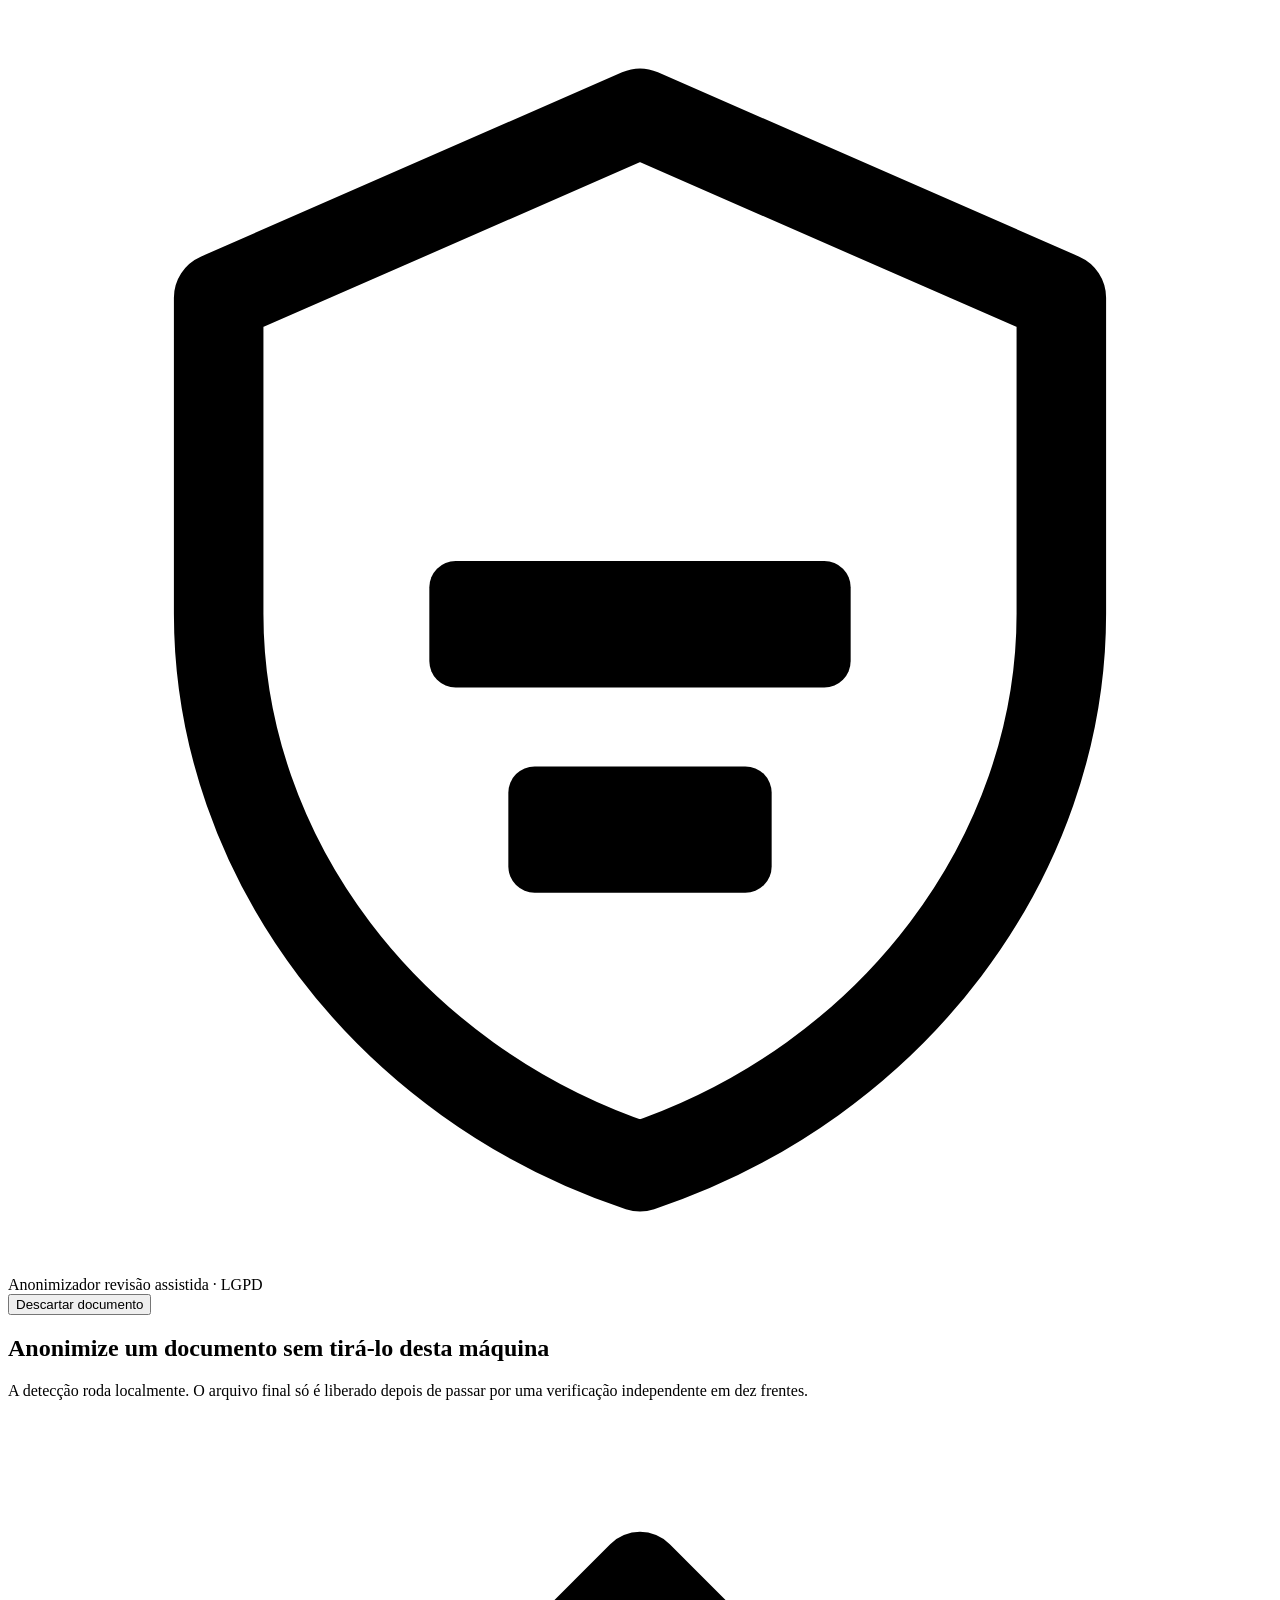
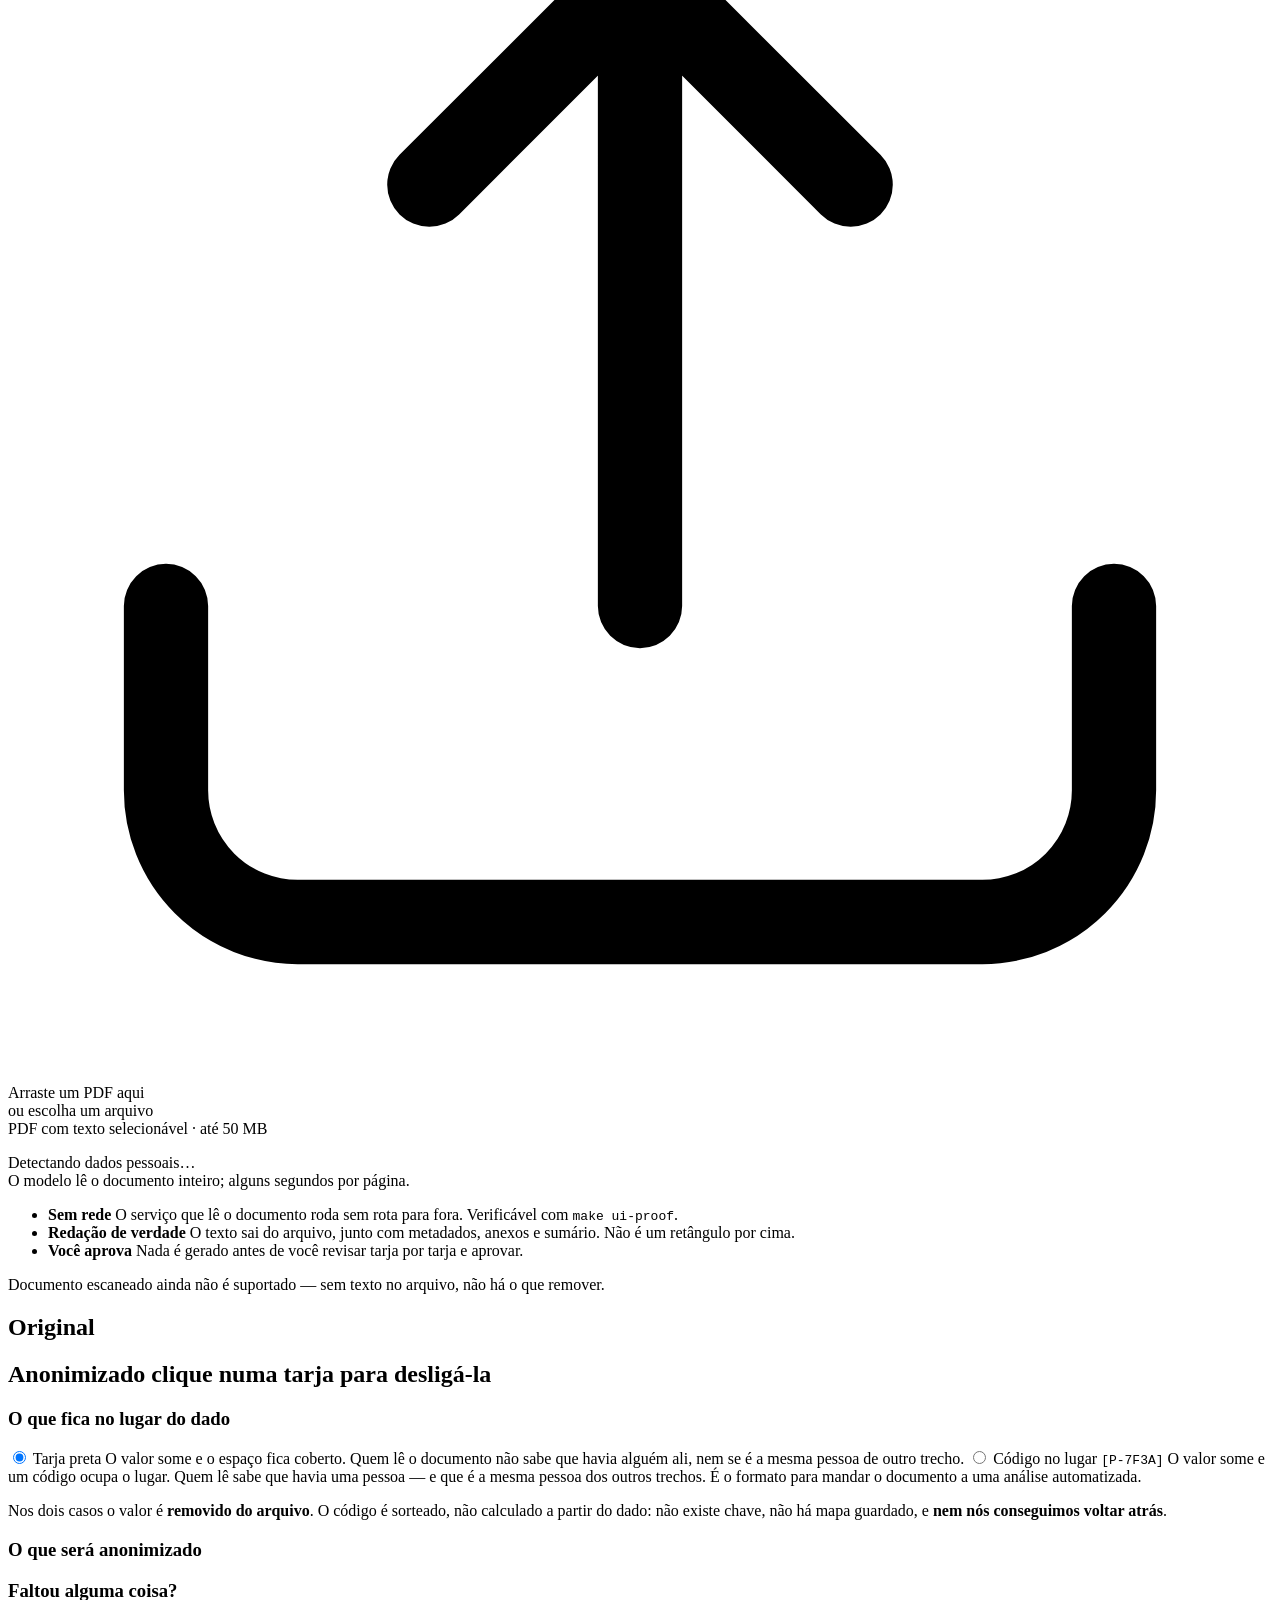
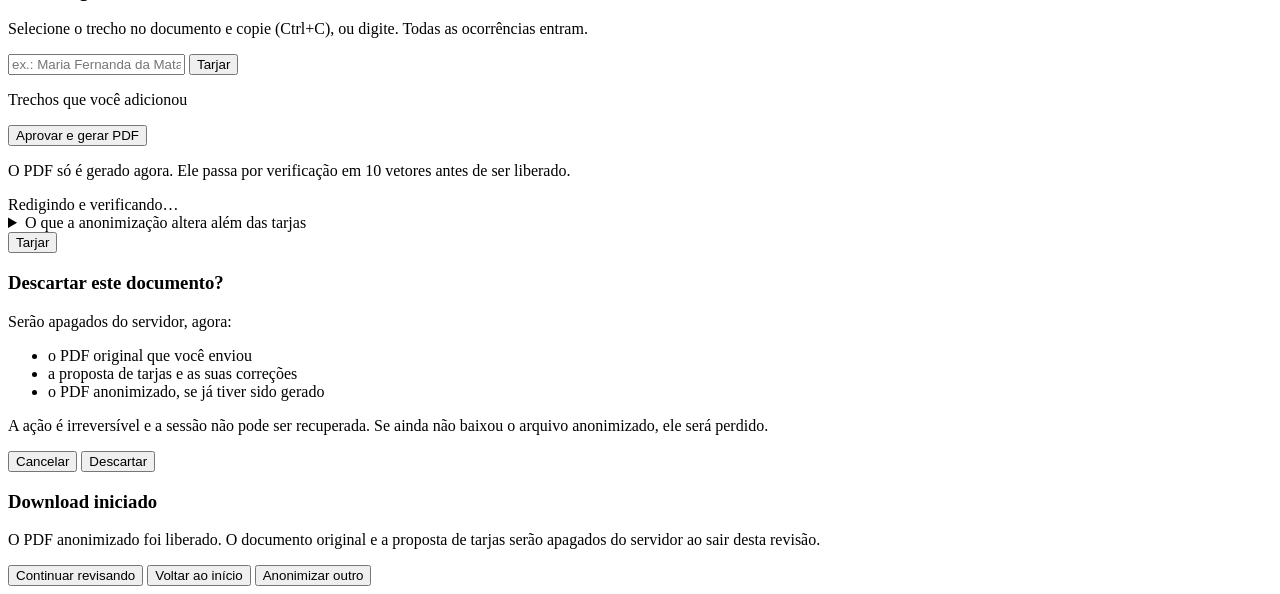
==== anonimizador-poc/src/anonimizador/web/static/index.html @ 0e1ae131 "feat: o operador pseudonimo escreve token dentro do PDF Fecha A3 a A8 do goal-fase-2. O projeto pass" ====
<!doctype html>
<html lang="pt-BR">
<head>
<meta charset="utf-8">
<meta name="viewport" content="width=device-width, initial-scale=1">
<title>Anonimizador — revisão</title>
<link rel="stylesheet" href="/static/estilo.css">
</head>
<body>

<header>
  <div class="marca">
    <svg class="logo" viewBox="0 0 24 24" aria-hidden="true">
      <path d="M12 2 4 5.5v6c0 4.6 3.2 8.9 8 10.5 4.8-1.6 8-5.9 8-10.5v-6L12 2Z"
            fill="none" stroke="currentColor" stroke-width="1.7"
            stroke-linejoin="round"/>
      <rect x="8" y="10.5" width="8" height="2.4" rx=".5" fill="currentColor"/>
      <rect x="9.5" y="14.4" width="5" height="2.4" rx=".5" fill="currentColor"/>
    </svg>
    <div>
      <span class="nome-produto">Anonimizador</span>
      <span class="fase">revisão assistida · LGPD</span>
    </div>
  </div>
  <div id="cabecalho-doc" class="hidden">
    <span id="nome-arquivo"></span>
    <button id="btn-descartar" class="secundario">Descartar documento</button>
  </div>
</header>

<!-- ------------------------------------------------------------------ -->
<section id="tela-upload">
  <div class="abertura">

    <div class="chamada">
      <h2>Anonimize um documento sem tirá-lo desta máquina</h2>
      <p class="subtitulo">
        A detecção roda localmente. O arquivo final só é liberado depois de
        passar por uma verificação independente em dez frentes.
      </p>
    </div>

    <label class="zona" id="zona" for="arquivo">
      <input type="file" id="arquivo" accept="application/pdf" hidden>
      <svg class="icone" viewBox="0 0 24 24" aria-hidden="true">
        <path d="M12 15V3m0 0L8 7m4-4 4 4" fill="none" stroke="currentColor"
              stroke-width="1.6" stroke-linecap="round" stroke-linejoin="round"/>
        <path d="M3 15v3.5A2.5 2.5 0 0 0 5.5 21h13a2.5 2.5 0 0 0 2.5-2.5V15"
              fill="none" stroke="currentColor" stroke-width="1.6"
              stroke-linecap="round"/>
      </svg>
      <div class="zona-titulo">Arraste um PDF aqui</div>
      <div class="zona-sub">ou <span class="link">escolha um arquivo</span></div>
      <div class="zona-meta">PDF com texto selecionável · até 50 MB</div>
    </label>

    <p id="erro-upload" class="erro hidden"></p>

    <div id="carregando-upload" class="progresso hidden">
      <span class="girando"></span>
      <div>
        <div class="progresso-titulo">Detectando dados pessoais…</div>
        <div class="progresso-sub" id="progresso-sub">
          O modelo lê o documento inteiro; alguns segundos por página.
        </div>
      </div>
    </div>

    <ul class="garantias">
      <li>
        <strong>Sem rede</strong>
        O serviço que lê o documento roda sem rota para fora. Verificável com
        <code>make ui-proof</code>.
      </li>
      <li>
        <strong>Redação de verdade</strong>
        O texto sai do arquivo, junto com metadados, anexos e sumário. Não é
        um retângulo por cima.
      </li>
      <li>
        <strong>Você aprova</strong>
        Nada é gerado antes de você revisar tarja por tarja e aprovar.
      </li>
    </ul>

    <p class="rodape-abertura">
      Documento escaneado ainda não é suportado — sem texto no arquivo, não há
      o que remover. <span id="modelo-ativo"></span>
    </p>

  </div>
</section>

<!-- ------------------------------------------------------------------ -->
<main id="tela-revisao" class="hidden">

  <div class="painéis">
    <section class="painel">
      <h2>Original</h2>
      <div class="rolagem" id="rolagem-esq"></div>
    </section>
    <section class="painel">
      <h2>Anonimizado <span class="dica">clique numa tarja para desligá-la</span></h2>
      <div class="rolagem" id="rolagem-dir"></div>
    </section>
  </div>

  <aside id="lateral">
    <!-- A6 do goal-fase-2: a escolha entre os dois operadores, com a
         diferenca dita AQUI, no momento de escolher, e nao numa configuracao
         escondida. A linha sobre irreversibilidade e requisito RN-01. -->
    <div class="bloco" id="bloco-modo">
      <h3>O que fica no lugar do dado</h3>
      <label class="modo">
        <input type="radio" name="modo" value="tarja" checked>
        <span class="modo-titulo">Tarja preta</span>
        <span class="modo-ajuda">
          O valor some e o espaço fica coberto. Quem lê o documento não sabe
          que havia alguém ali, nem se é a mesma pessoa de outro trecho.
        </span>
      </label>
      <label class="modo">
        <input type="radio" name="modo" value="pseudonimo">
        <span class="modo-titulo">Código no lugar <code>[P-7F3A]</code></span>
        <span class="modo-ajuda">
          O valor some e um código ocupa o lugar. Quem lê sabe que havia uma
          pessoa — e que é a mesma pessoa dos outros trechos. É o formato para
          mandar o documento a uma análise automatizada.
        </span>
      </label>
      <p class="aviso-irreversivel">
        Nos dois casos o valor é <strong>removido do arquivo</strong>. O código
        é sorteado, não calculado a partir do dado: não existe chave, não há
        mapa guardado, e <strong>nem nós conseguimos voltar atrás</strong>.
      </p>
      <p class="aviso hidden" id="aviso-curtas"></p>
    </div>

    <div class="bloco">
      <h3 id="titulo-inventario">O que será anonimizado</h3>
      <ul id="inventario"></ul>
    </div>

    <div class="bloco">
      <h3>Faltou alguma coisa?</h3>
      <p class="ajuda">
        Selecione o trecho no documento e copie (Ctrl+C), ou digite. Todas as
        ocorrências entram.
      </p>
      <div class="linha">
        <input type="text" id="termo" placeholder="ex.: Maria Fernanda da Mata">
        <button id="btn-termo">Tarjar</button>
      </div>
      <p id="aviso-termo" class="aviso hidden"></p>
      <div id="manuais" class="hidden">
        <div class="rotulo-lista">Trechos que você adicionou</div>
        <ul id="lista-manuais"></ul>
      </div>
    </div>

    <div class="bloco" id="bloco-aprovar">
      <button id="btn-aprovar" class="primario">Aprovar e gerar PDF</button>
      <p class="ajuda" id="ajuda-aprovar">
        O PDF só é gerado agora. Ele passa por verificação em 10 vetores antes
        de ser liberado.
      </p>
      <div id="processando" class="hidden">
        <span class="girando"></span> Redigindo e verificando…
      </div>
      <div id="resultado" class="hidden"></div>
    </div>

    <details class="bloco limitacoes">
      <summary>O que a anonimização altera além das tarjas</summary>
      <ul>
        <li>Layout, paginação e fontes ficam intactos — não há refluxo.</li>
        <li>Todos os hyperlinks são removidos, inclusive os inofensivos.</li>
        <li>O sumário/bookmarks é apagado por inteiro.</li>
        <li>Metadados são zerados: autor, título, data de criação, produtor.</li>
        <li>
          <strong>Assinatura digital é invalidada.</strong> Remover texto muda
          os bytes assinados; não há contorno. Não testado nesta fase.
        </li>
      </ul>
    </details>
  </aside>

</main>

<!-- Balão que aparece sobre o texto selecionado, como um menu de contexto. -->
<div id="balao" class="hidden" role="dialog" aria-label="Ação sobre a seleção">
  <span id="balao-texto"></span>
  <button id="balao-tarjar">Tarjar</button>
</div>

<!-- Confirmação de descarte. Substitui o `confirm()` do navegador, que além de
     destoar da interface não permite explicar o que está sendo destruído. -->
<div id="modal-fundo" class="hidden">
  <div id="modal" role="alertdialog" aria-modal="true"
       aria-labelledby="modal-titulo" aria-describedby="modal-corpo">
    <h3 id="modal-titulo">Descartar este documento?</h3>
    <div id="modal-corpo">
      <p>Serão apagados do servidor, agora:</p>
      <ul>
        <li>o PDF original que você enviou</li>
        <li>a proposta de tarjas e as suas correções</li>
        <li>o PDF anonimizado, se já tiver sido gerado</li>
      </ul>
      <p class="alerta">
        A ação é irreversível e a sessão não pode ser recuperada. Se ainda não
        baixou o arquivo anonimizado, ele será perdido.
      </p>
    </div>
    <div class="modal-acoes">
      <button id="modal-cancelar" class="secundario">Cancelar</button>
      <button id="modal-confirmar" class="perigo">Descartar</button>
    </div>
  </div>
</div>

<!-- Depois do download: o que fazer em seguida. Aparece só quando o arquivo
     já foi baixado, então descartar a sessão aqui não perde trabalho. -->
<div id="proximo-fundo" class="hidden">
  <div id="proximo" role="dialog" aria-modal="true"
       aria-labelledby="proximo-titulo">
    <h3 id="proximo-titulo">Download iniciado</h3>
    <div id="modal-corpo">
      <p>
        O PDF anonimizado foi liberado. O documento original e a proposta de
        tarjas serão apagados do servidor ao sair desta revisão.
      </p>
    </div>
    <div class="modal-acoes">
      <button id="proximo-fechar" class="secundario">Continuar revisando</button>
      <button id="proximo-inicio" class="secundario">Voltar ao início</button>
      <button id="proximo-novo" class="primario-inline">Anonimizar outro</button>
    </div>
  </div>
</div>

<script src="/static/app.js"></script>
</body>
</html>
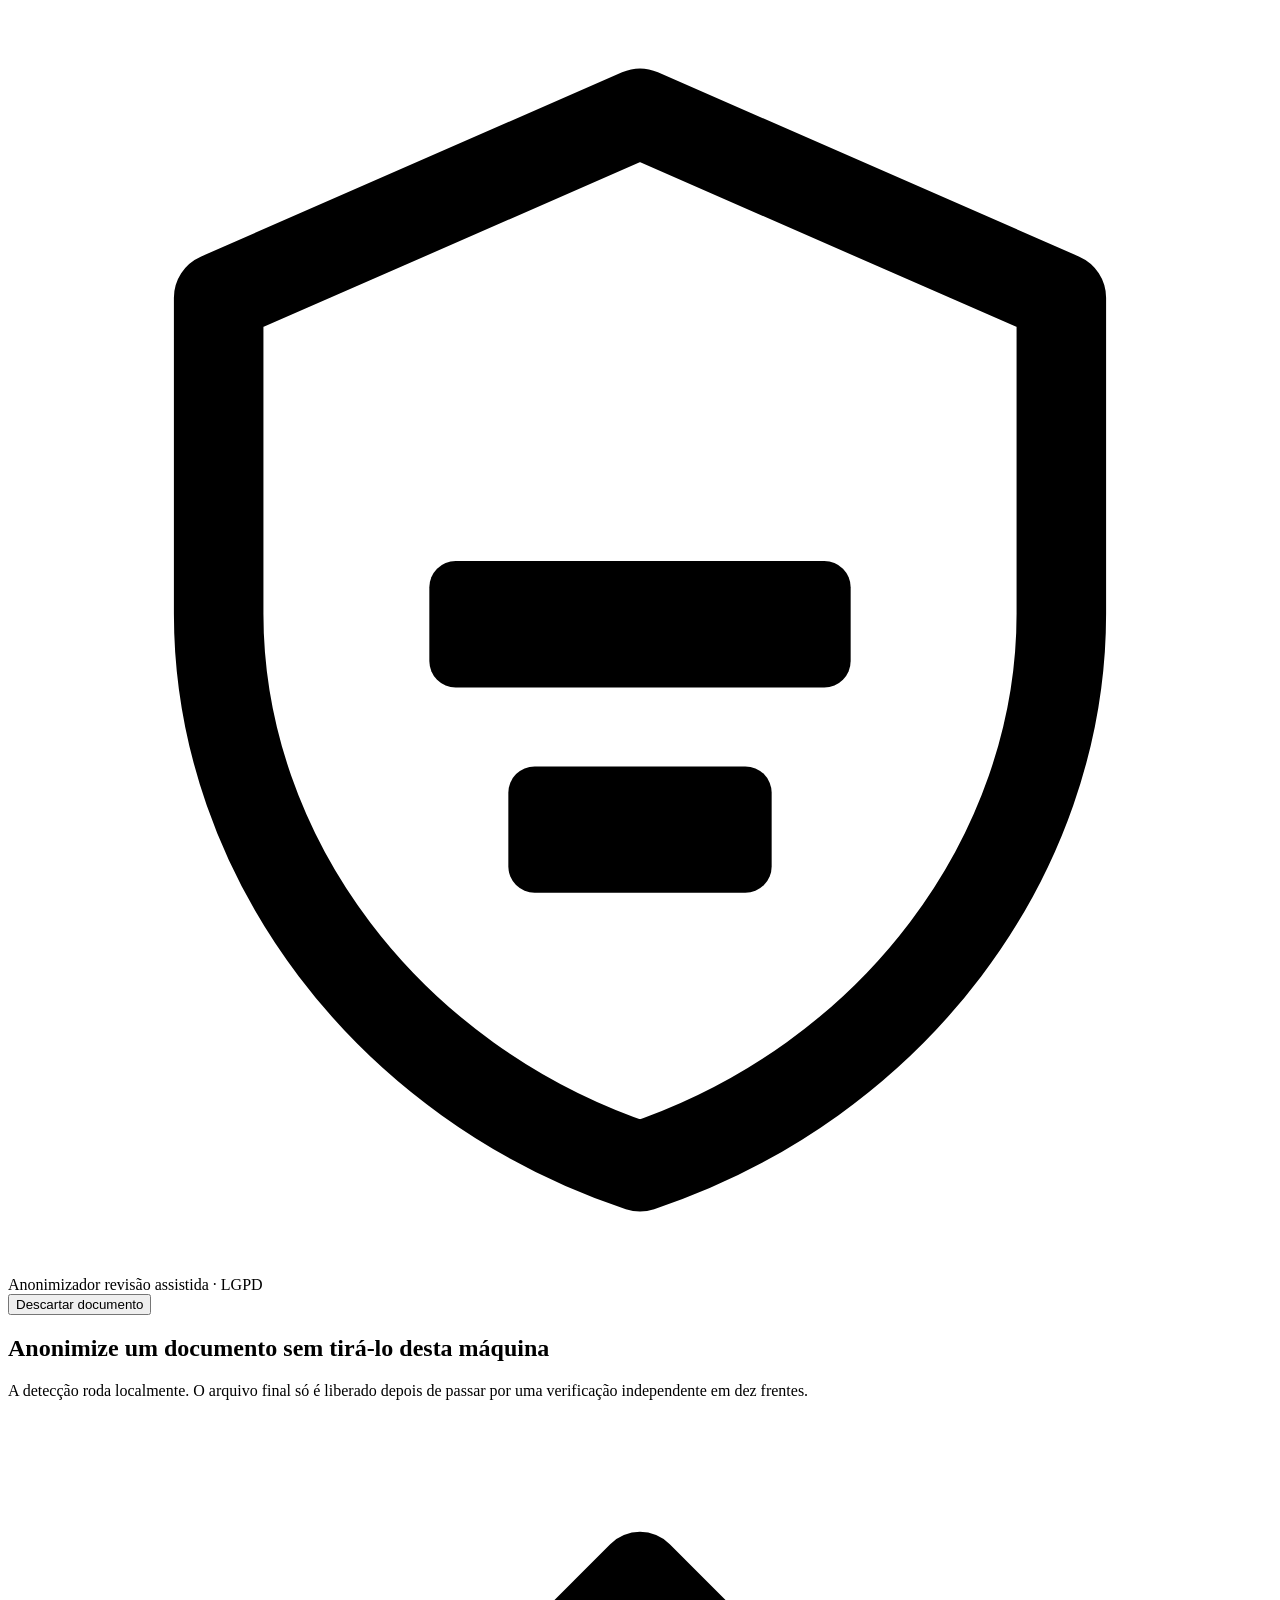
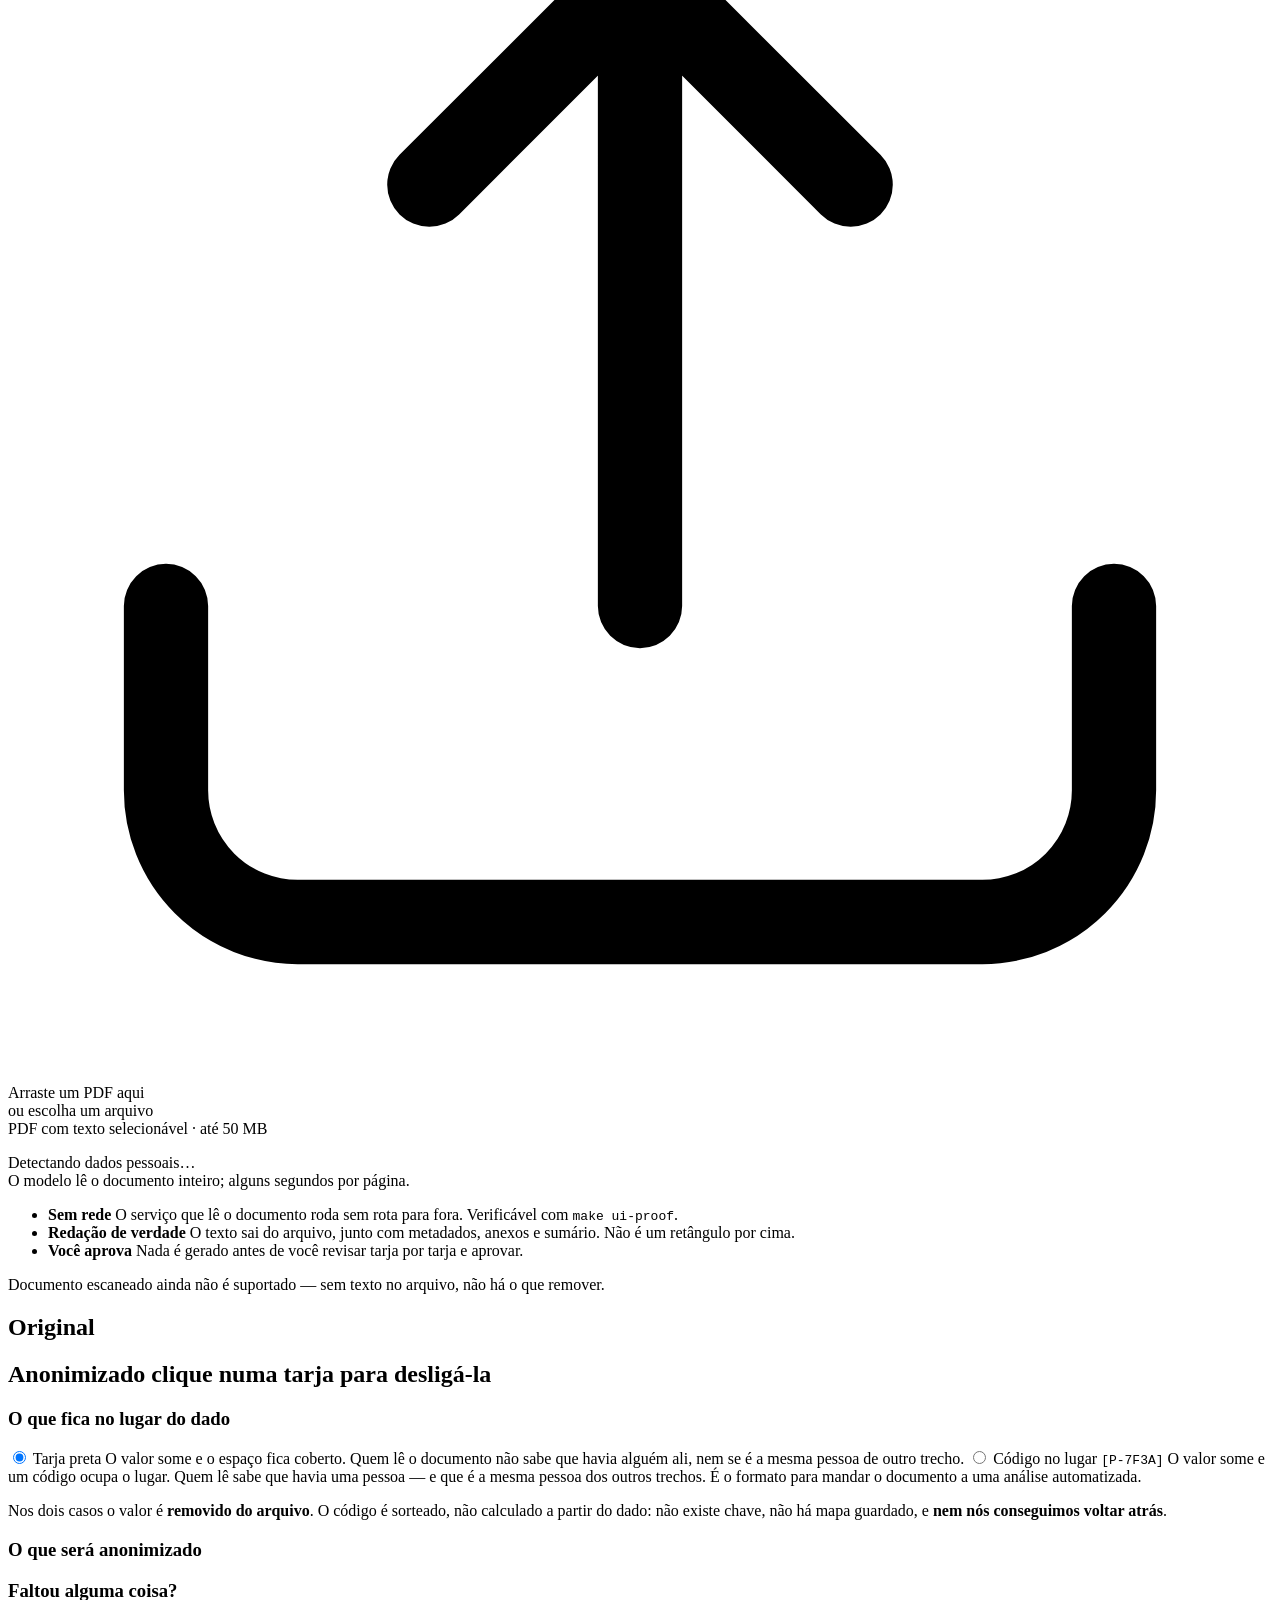
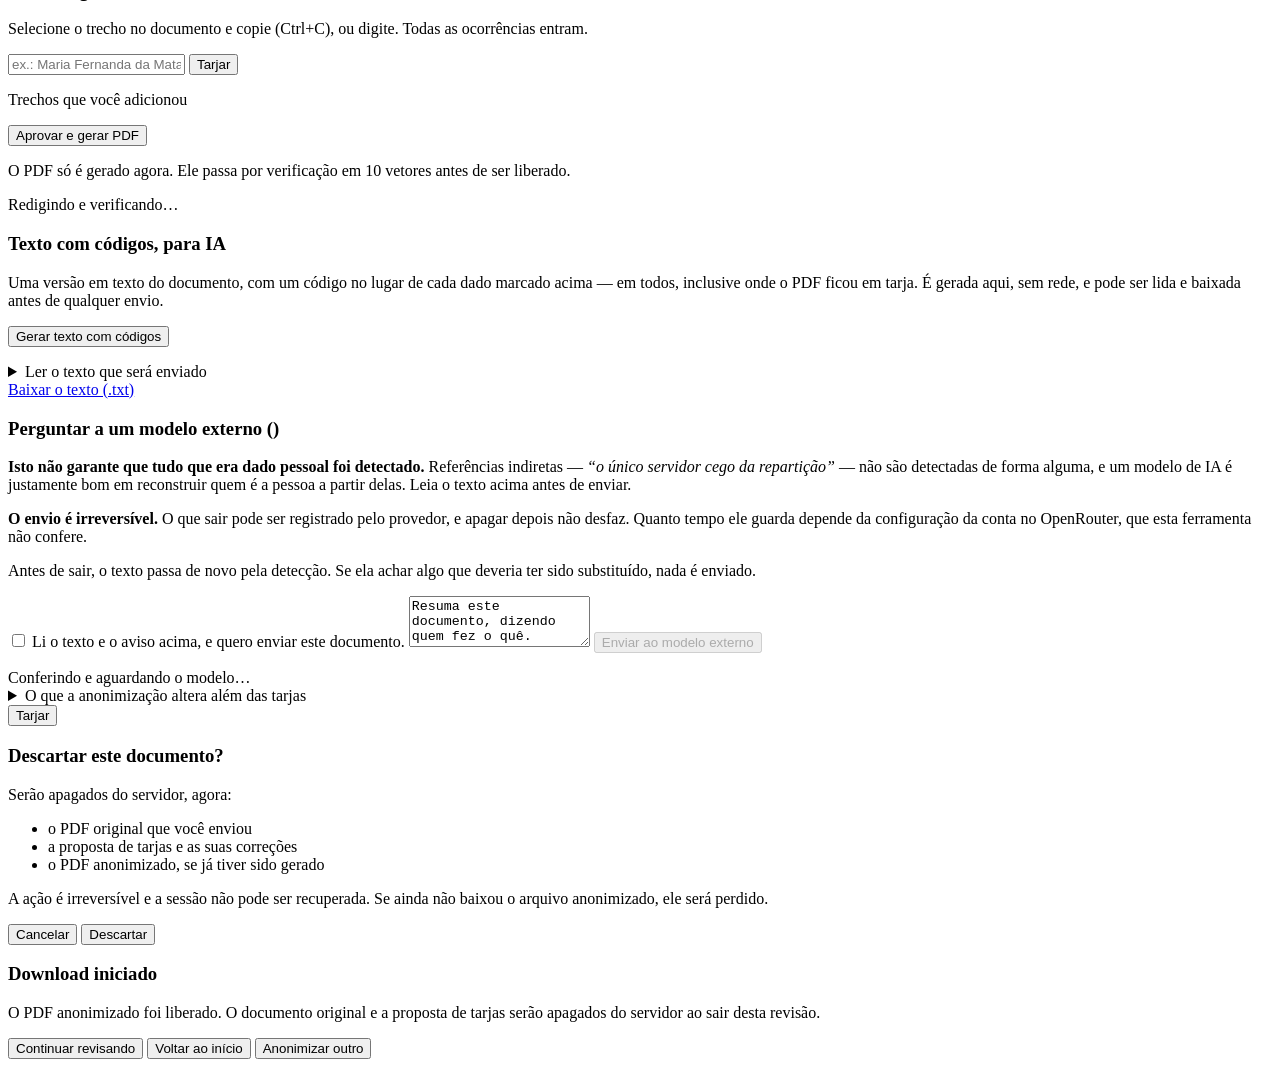
==== commit aa2ee5ce: "feat: modo codigo deixa de reprovar o PDF e a tela de IA passa a existir Modo codigo: o token que na" ====
--- a/anonimizador-poc/src/anonimizador/web/static/index.html
+++ b/anonimizador-poc/src/anonimizador/web/static/index.html
@@ -170,6 +170,73 @@
       <div id="resultado" class="hidden"></div>
     </div>
 
+    <!-- Texto com codigos + envio a LLM externa (goal-fase-3 §2.9, docs/05
+         §2.6). Gerar e ler o texto e local e aparece sempre; so a parte de
+         envio depende do servico `analise` com chave, e sem ele diz por que
+         nao esta disponivel em vez de sumir. O aviso fica ANTES do botao e o
+         botao so destrava com o consentimento marcado, por envio — e o unico
+         caminho do sistema que faz conteudo sair da maquina. -->
+    <div class="bloco hidden" id="bloco-analise">
+      <h3>Texto com códigos, para IA</h3>
+      <p class="ajuda">
+        Uma versão em texto do documento, com um código no lugar de cada dado
+        marcado acima — em todos, inclusive onde o PDF ficou em tarja. É
+        gerada aqui, sem rede, e pode ser lida e baixada antes de qualquer
+        envio.
+      </p>
+      <button id="btn-gerar-texto" class="largo">Gerar texto com códigos</button>
+      <div id="texto-falha" class="hidden"></div>
+
+      <div id="texto-gerado" class="hidden">
+        <p class="ajuda" id="texto-relatorio"></p>
+        <details class="previa">
+          <summary>Ler o texto que será enviado</summary>
+          <pre id="texto-previa"></pre>
+        </details>
+        <a id="link-texto" class="secundario-link" href="#">Baixar o texto (.txt)</a>
+
+        <p class="aviso hidden" id="envio-indisponivel"></p>
+        <div id="envio-externo" class="hidden">
+        <h3 class="subtitulo-bloco">Perguntar a um modelo externo
+          (<span id="analise-modelo"></span>)</h3>
+        <div class="aviso-envio" id="aviso-envio">
+          <p>
+            <strong>Isto não garante que tudo que era dado pessoal foi
+            detectado.</strong>
+            <span id="taxa-nomes"></span>
+            Referências indiretas — <em>“o único servidor cego da
+            repartição”</em> — não são detectadas de forma alguma, e um modelo
+            de IA é justamente bom em reconstruir quem é a pessoa a partir
+            delas. Leia o texto acima antes de enviar.
+          </p>
+          <p>
+            <strong>O envio é irreversível.</strong> O que sair pode ser
+            registrado pelo provedor, e apagar depois não desfaz. Quanto tempo
+            ele guarda depende da configuração da conta no OpenRouter, que esta
+            ferramenta não confere.
+          </p>
+          <p>
+            Antes de sair, o texto passa de novo pela detecção. Se ela achar
+            algo que deveria ter sido substituído, nada é enviado.
+          </p>
+        </div>
+
+        <label class="consentimento">
+          <input type="checkbox" id="chk-consentimento">
+          Li o texto e o aviso acima, e quero enviar este documento.
+        </label>
+        <textarea id="pergunta" rows="3">Resuma este documento, dizendo quem fez o quê.</textarea>
+        <button id="btn-analisar" class="primario" disabled>Enviar ao modelo externo</button>
+        <p class="aviso hidden" id="envios-anteriores"></p>
+        </div>
+      </div>
+
+      <div id="analisando" class="hidden">
+        <span class="girando"></span> Conferindo e aguardando o modelo…
+      </div>
+      <div id="resposta-analise" class="hidden"></div>
+    </div>
+
     <details class="bloco limitacoes">
       <summary>O que a anonimização altera além das tarjas</summary>
       <ul>
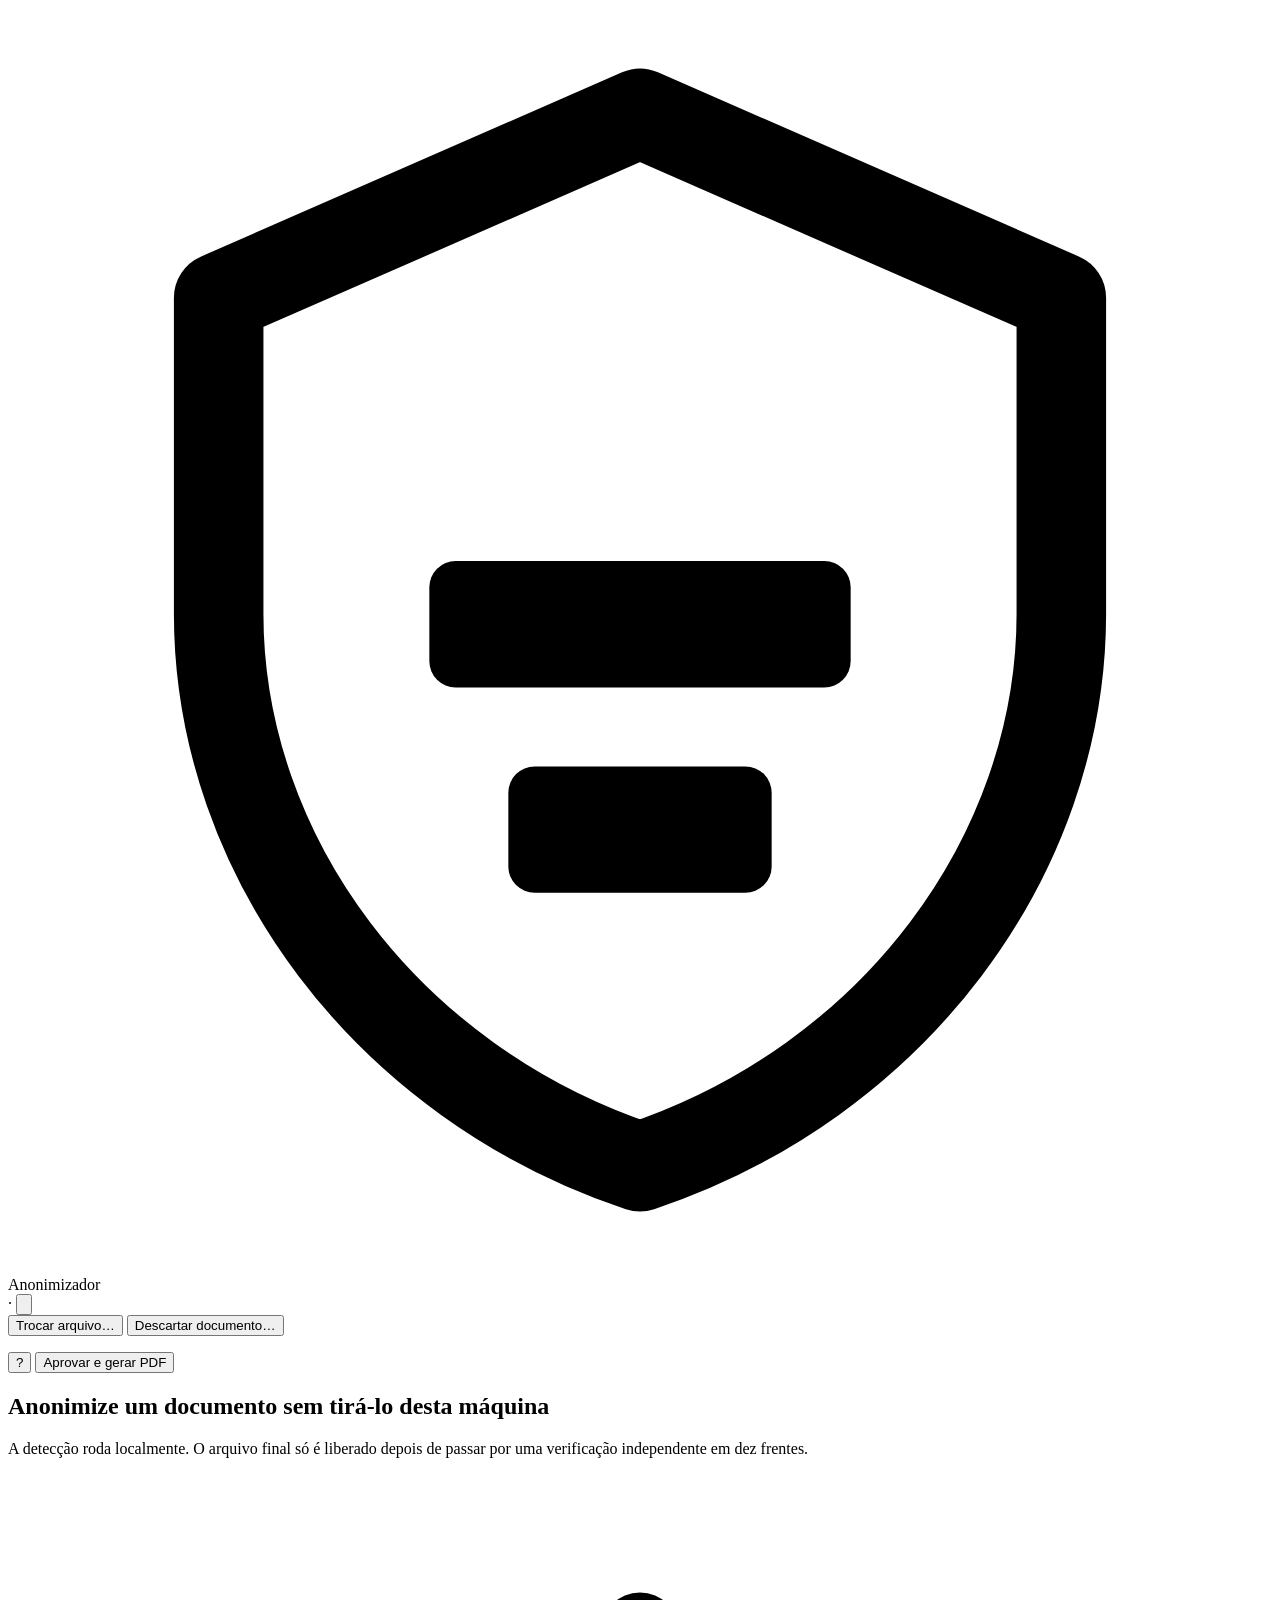
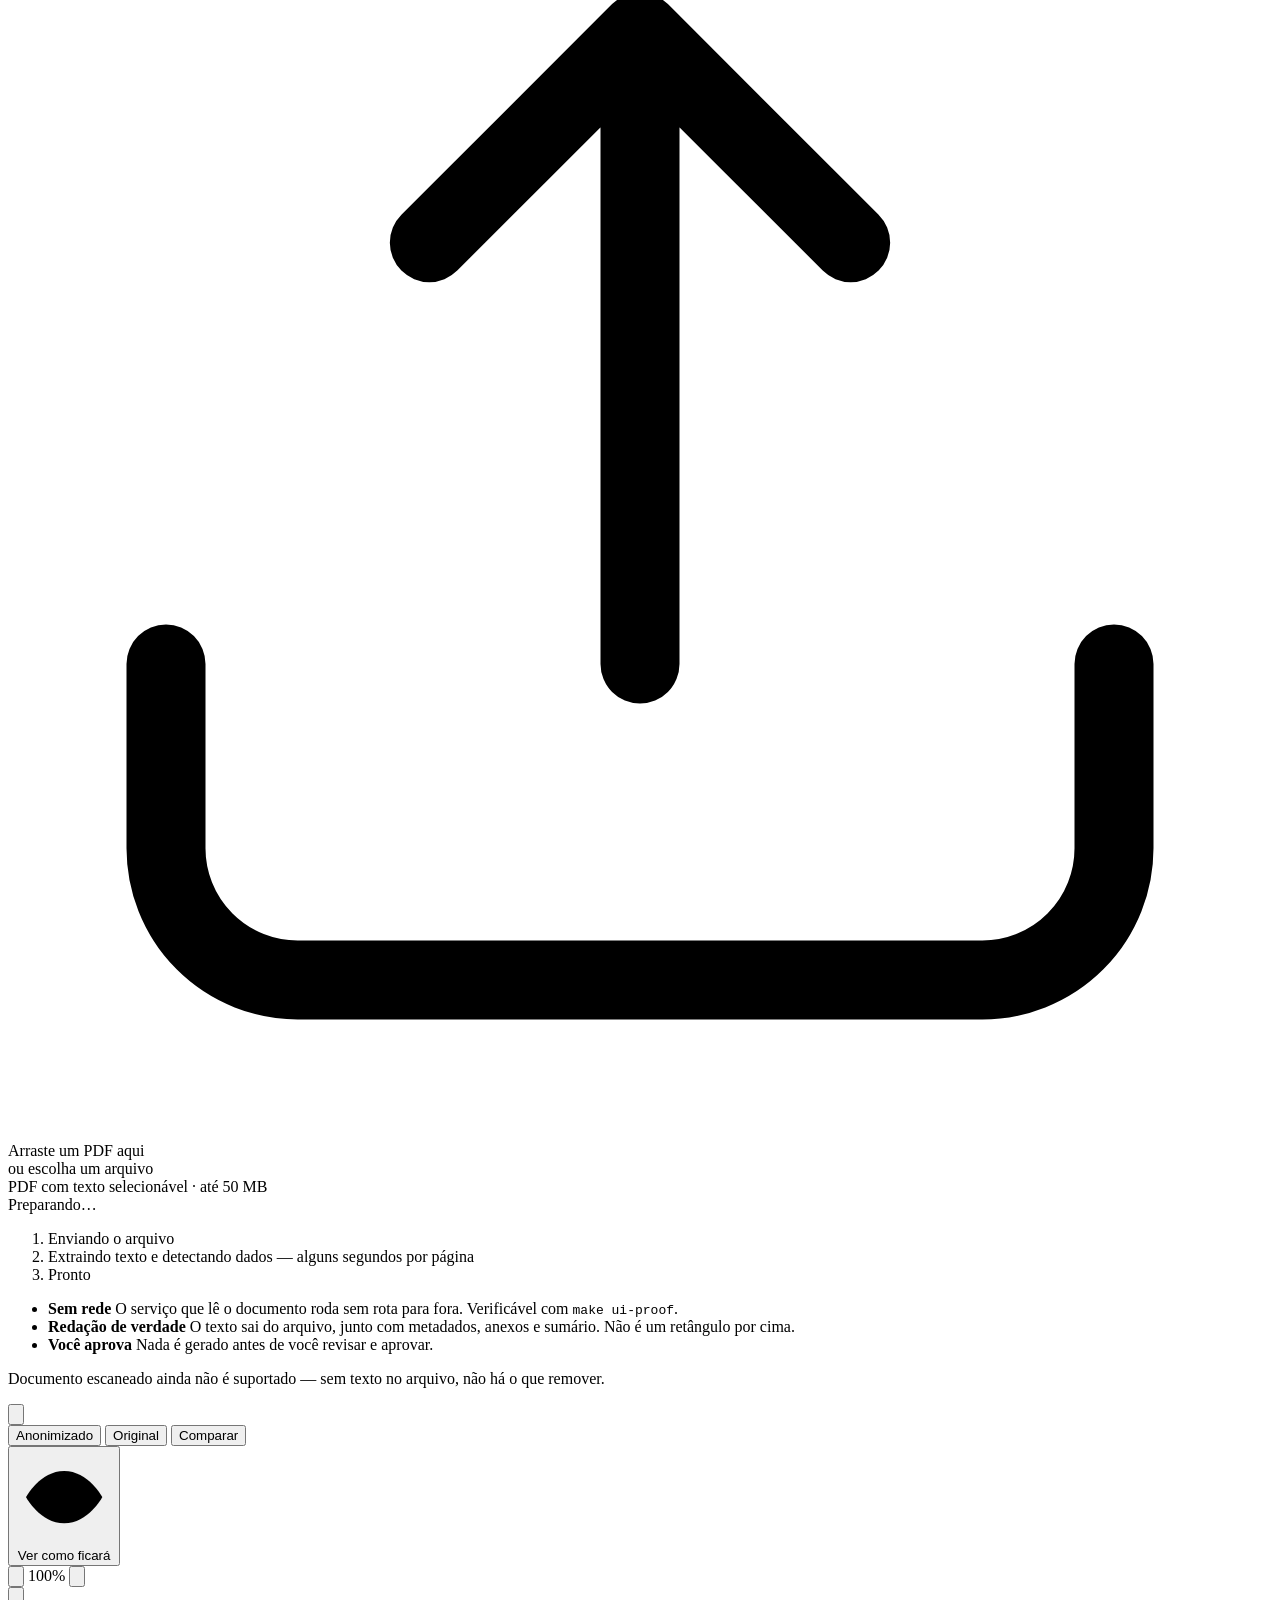
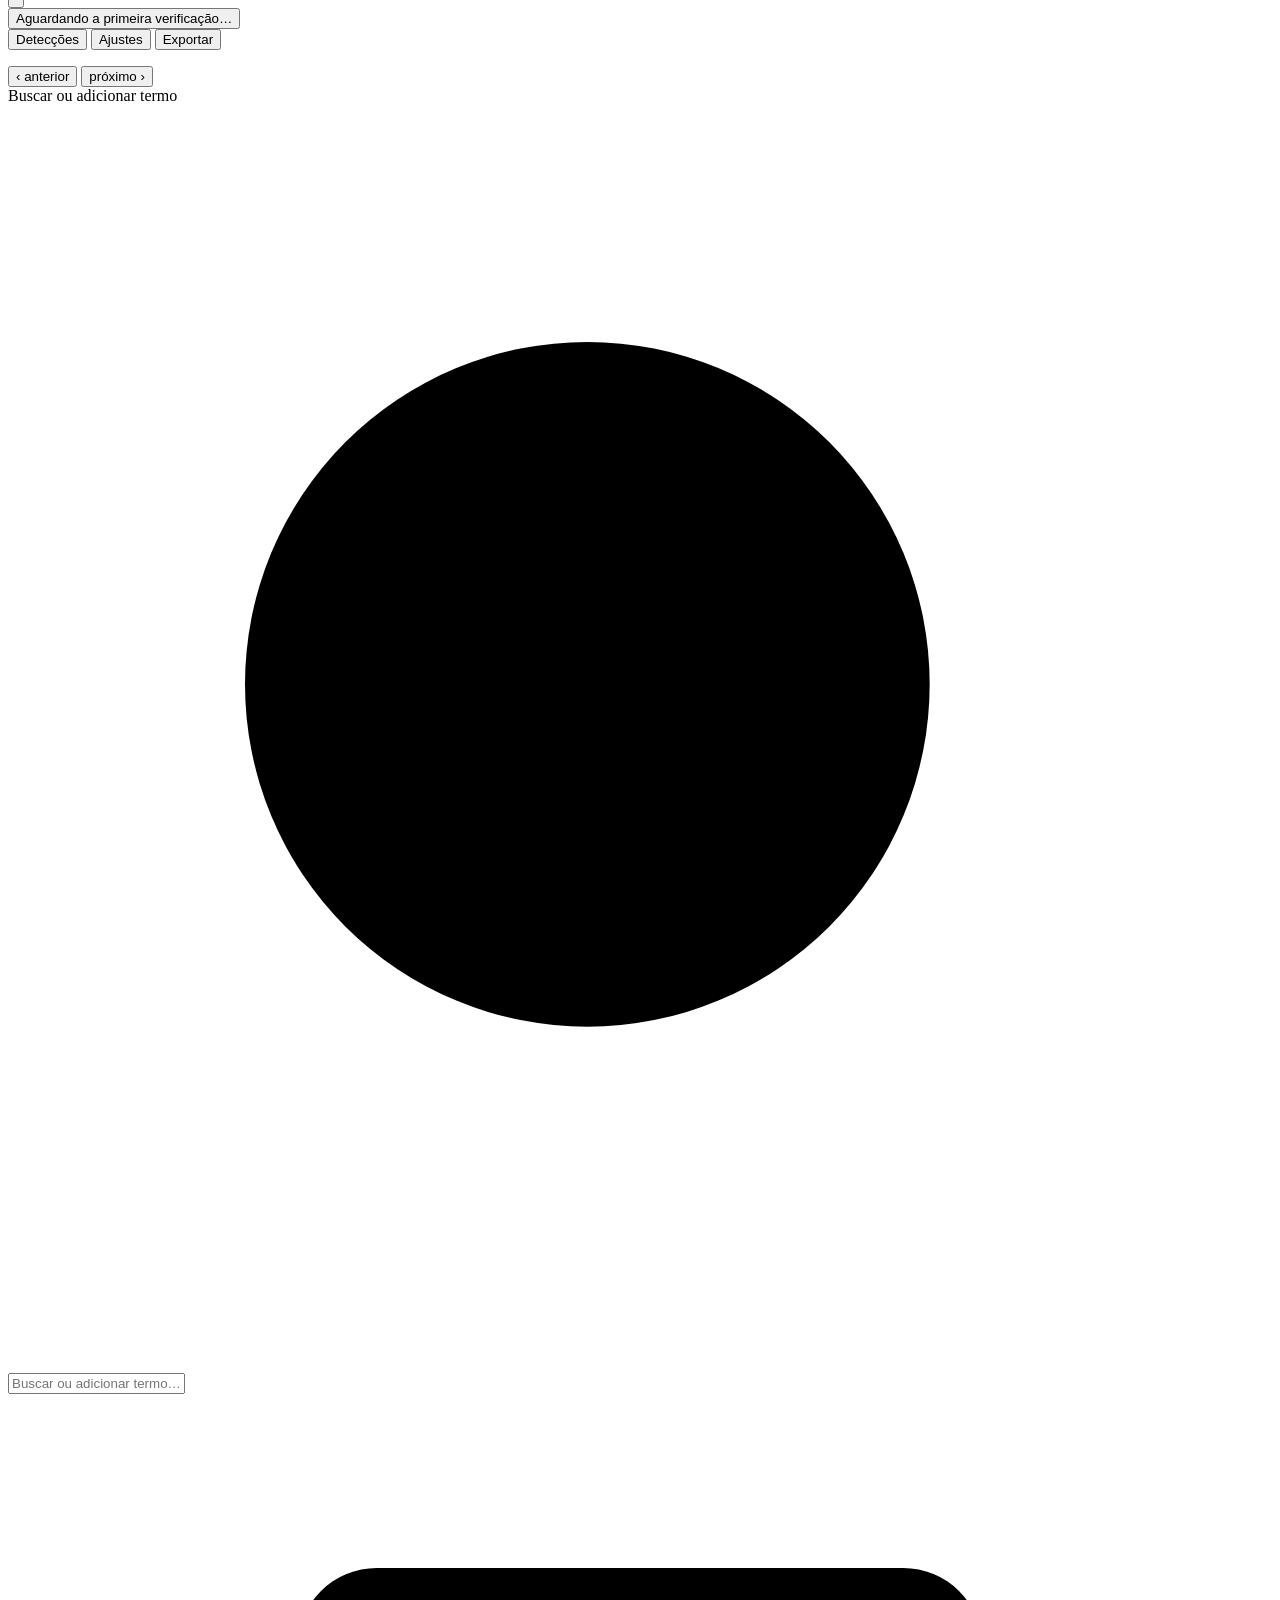
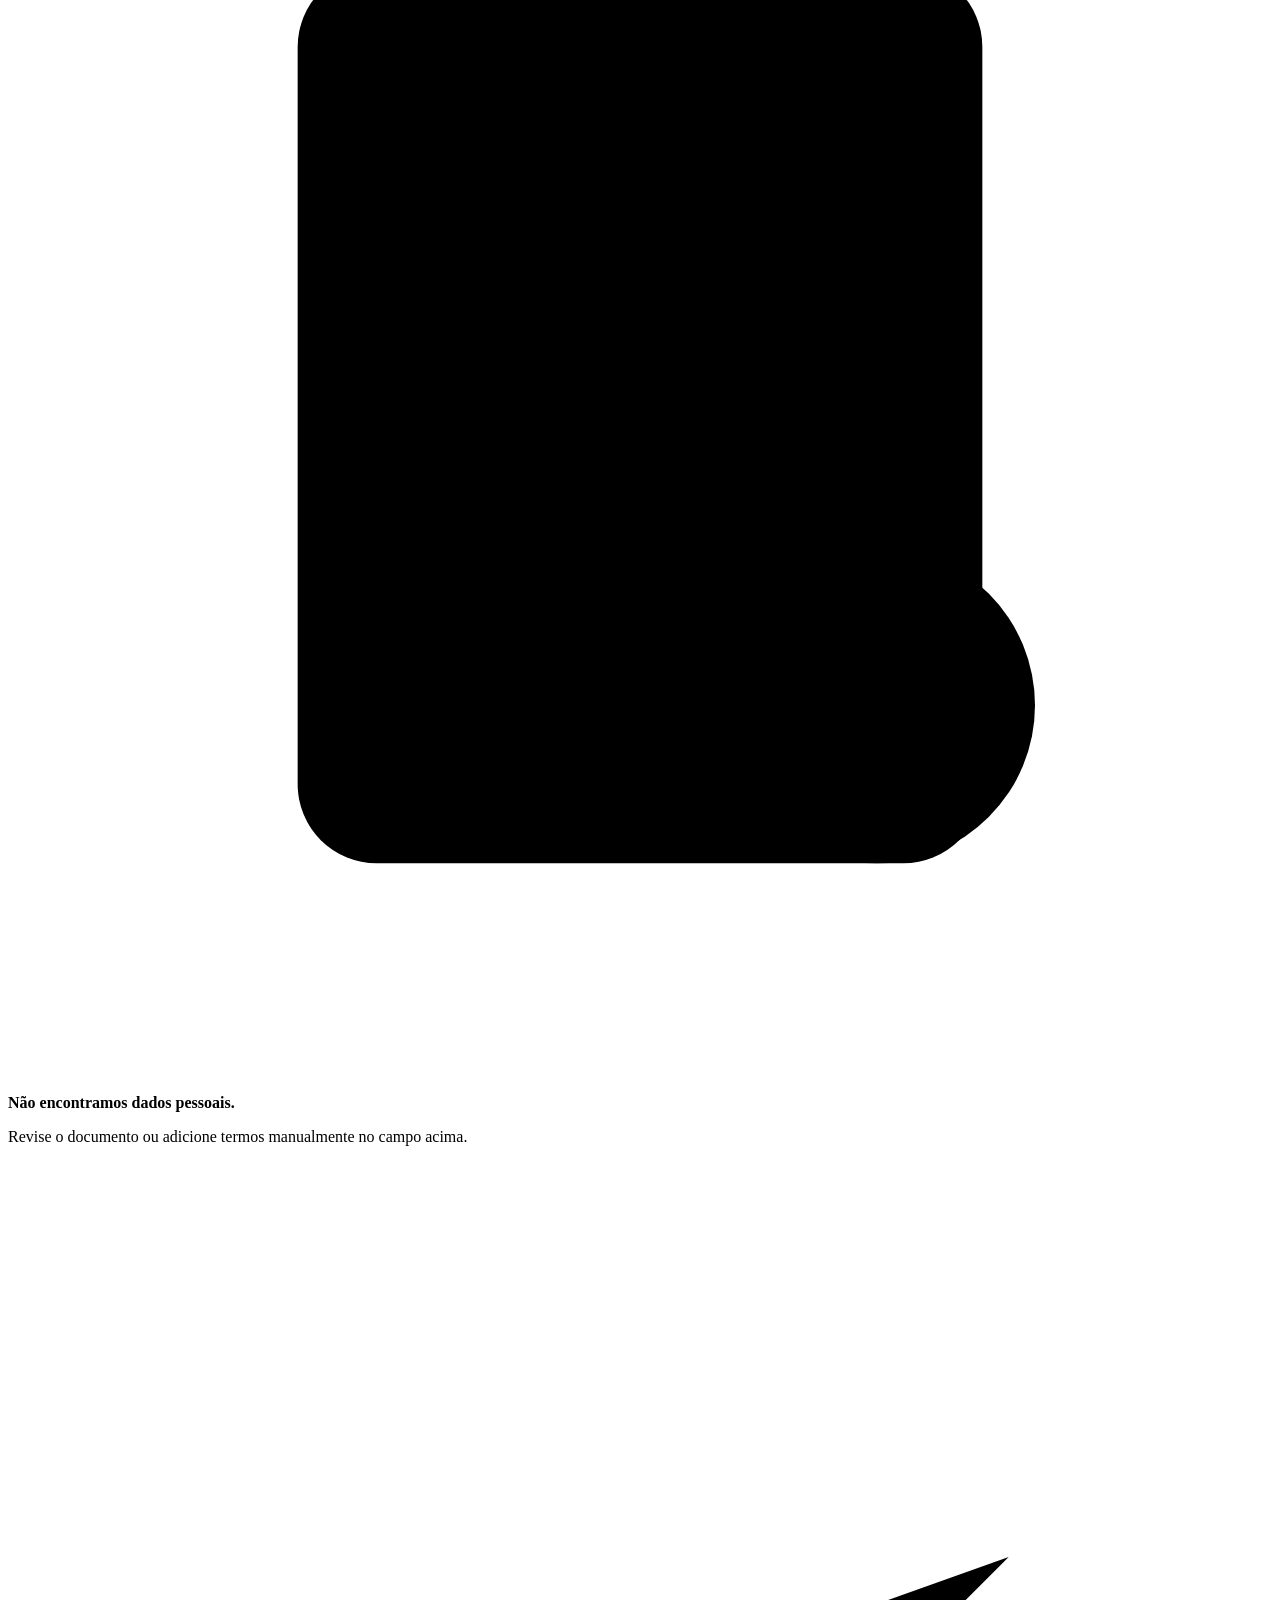
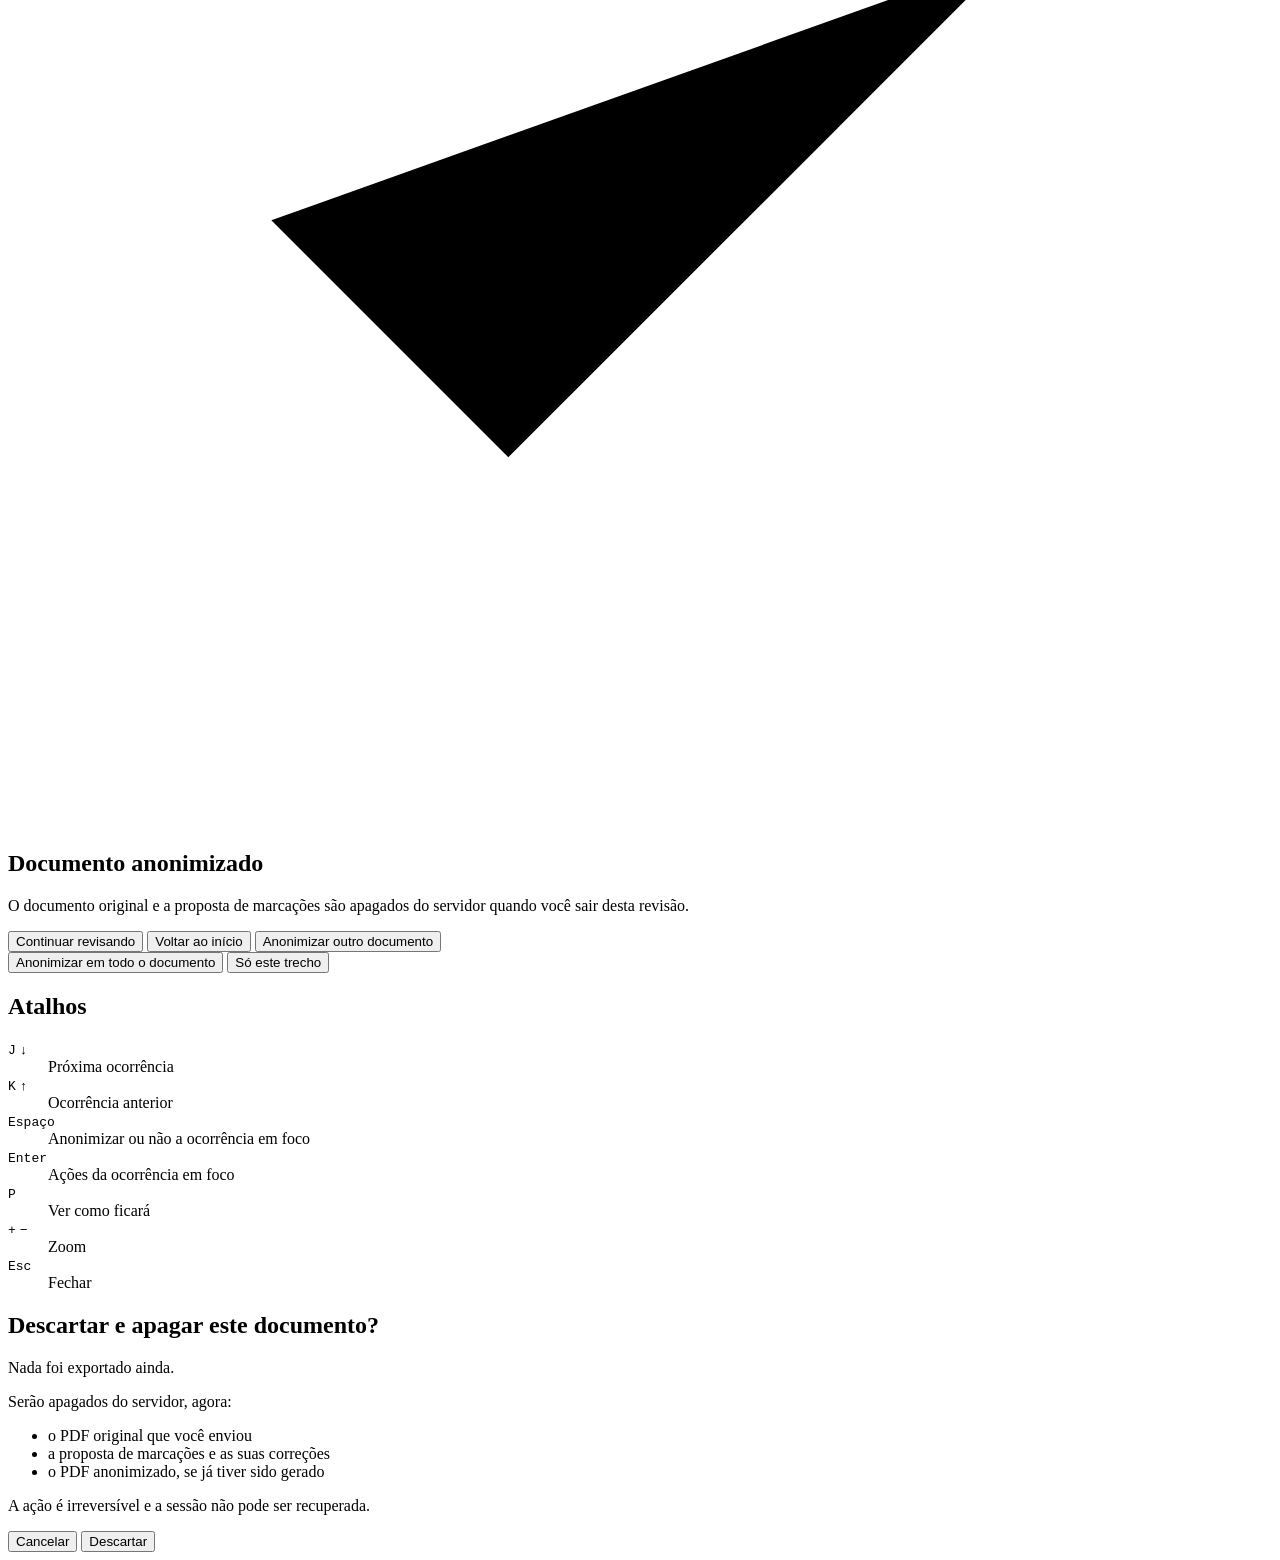
==== commit 97627d25: "feat: tela de revisao redesenhada com visualizador unico, inspetor em abas e exportacao Um documento" ====
--- a/anonimizador-poc/src/anonimizador/web/static/index.html
+++ b/anonimizador-poc/src/anonimizador/web/static/index.html
@@ -3,12 +3,17 @@
 <head>
 <meta charset="utf-8">
 <meta name="viewport" content="width=device-width, initial-scale=1">
+<meta name="color-scheme" content="light dark">
 <title>Anonimizador — revisão</title>
+<link rel="icon" href="data:image/svg+xml,%3Csvg xmlns='http://www.w3.org/2000/svg' viewBox='0 0 24 24'%3E%3Cpath d='M12 2 4 5.5v6c0 4.6 3.2 8.9 8 10.5 4.8-1.6 8-5.9 8-10.5v-6L12 2Z' fill='%232563eb'/%3E%3Crect x='8' y='10.5' width='8' height='2.4' fill='white'/%3E%3Crect x='9.5' y='14.4' width='5' height='2.4' fill='white'/%3E%3C/svg%3E">
 <link rel="stylesheet" href="/static/estilo.css">
 </head>
 <body>
 
-<header>
+<!-- Barra do topo. Fixa: a ação principal nunca sai da tela. As etapas são
+     desenhadas a partir de dados (`ETAPAS` em app.js), para a etapa de
+     análise por IA entrar sem refazer o layout. -->
+<header class="topo">
   <div class="marca">
     <svg class="logo" viewBox="0 0 24 24" aria-hidden="true">
       <path d="M12 2 4 5.5v6c0 4.6 3.2 8.9 8 10.5 4.8-1.6 8-5.9 8-10.5v-6L12 2Z"
@@ -17,14 +22,28 @@
       <rect x="8" y="10.5" width="8" height="2.4" rx=".5" fill="currentColor"/>
       <rect x="9.5" y="14.4" width="5" height="2.4" rx=".5" fill="currentColor"/>
     </svg>
-    <div>
-      <span class="nome-produto">Anonimizador</span>
-      <span class="fase">revisão assistida · LGPD</span>
-    </div>
+    <span class="nome-produto">Anonimizador</span>
   </div>
-  <div id="cabecalho-doc" class="hidden">
-    <span id="nome-arquivo"></span>
-    <button id="btn-descartar" class="secundario">Descartar documento</button>
+
+  <div id="cabecalho-doc" class="arquivo hidden">
+    <span class="separador" aria-hidden="true">·</span>
+    <button id="btn-arquivo" class="botao-arquivo" aria-haspopup="menu"
+            aria-expanded="false" aria-controls="menu-arquivo">
+      <span id="nome-arquivo"></span>
+      <svg class="ic" viewBox="0 0 24 24" aria-hidden="true"><path d="m6 9 6 6 6-6"/></svg>
+    </button>
+    <div id="menu-arquivo" class="menu hidden" role="menu">
+      <button id="menu-trocar" role="menuitem">Trocar arquivo…</button>
+      <button id="btn-descartar" role="menuitem" class="item-perigo">Descartar documento…</button>
+    </div>
+  </div>
+
+  <ol id="etapas" class="etapas hidden" aria-label="Etapas"></ol>
+
+  <div id="topo-acoes" class="topo-acoes hidden">
+    <button id="btn-atalhos" class="icone-botao" aria-label="Atalhos de teclado"
+            aria-haspopup="dialog" aria-controls="popover-atalhos">?</button>
+    <button id="btn-principal" class="primario">Aprovar e gerar PDF</button>
   </div>
 </header>
 
@@ -33,7 +52,7 @@
   <div class="abertura">
 
     <div class="chamada">
-      <h2>Anonimize um documento sem tirá-lo desta máquina</h2>
+      <h1>Anonimize um documento sem tirá-lo desta máquina</h1>
       <p class="subtitulo">
         A detecção roda localmente. O arquivo final só é liberado depois de
         passar por uma verificação independente em dez frentes.
@@ -44,9 +63,9 @@
       <input type="file" id="arquivo" accept="application/pdf" hidden>
       <svg class="icone" viewBox="0 0 24 24" aria-hidden="true">
         <path d="M12 15V3m0 0L8 7m4-4 4 4" fill="none" stroke="currentColor"
-              stroke-width="1.6" stroke-linecap="round" stroke-linejoin="round"/>
+              stroke-width="1.5" stroke-linecap="round" stroke-linejoin="round"/>
         <path d="M3 15v3.5A2.5 2.5 0 0 0 5.5 21h13a2.5 2.5 0 0 0 2.5-2.5V15"
-              fill="none" stroke="currentColor" stroke-width="1.6"
+              fill="none" stroke="currentColor" stroke-width="1.5"
               stroke-linecap="round"/>
       </svg>
       <div class="zona-titulo">Arraste um PDF aqui</div>
@@ -54,15 +73,27 @@
       <div class="zona-meta">PDF com texto selecionável · até 50 MB</div>
     </label>
 
-    <p id="erro-upload" class="erro hidden"></p>
-
-    <div id="carregando-upload" class="progresso hidden">
-      <span class="girando"></span>
-      <div>
-        <div class="progresso-titulo">Detectando dados pessoais…</div>
-        <div class="progresso-sub" id="progresso-sub">
-          O modelo lê o documento inteiro; alguns segundos por página.
-        </div>
+    <div id="erro-upload" class="erro hidden" role="alert"></div>
+
+    <!-- Carregando. As etapas são as que existem de fato: o envio tem
+         progresso medido; extração e detecção acontecem numa única chamada
+         ao servidor e não dá para separá-las sem inventar números. -->
+    <div id="carregando-upload" class="carregando hidden" aria-live="polite">
+      <div class="carregando-cabeca">
+        <span class="girando"></span>
+        <div>
+          <div class="progresso-titulo" id="progresso-titulo">Preparando…</div>
+          <div class="progresso-sub" id="progresso-sub"></div>
+        </div>
+      </div>
+      <ol class="etapas-upload">
+        <li id="etapa-envio">Enviando o arquivo <span id="envio-pct"></span></li>
+        <li id="etapa-deteccao">Extraindo texto e detectando dados — alguns segundos por página</li>
+        <li id="etapa-pronto">Pronto</li>
+      </ol>
+      <div class="esqueleto" aria-hidden="true">
+        <div class="esqueleto-pagina"></div>
+        <div class="esqueleto-pagina"></div>
       </div>
     </div>
 
@@ -79,7 +110,7 @@
       </li>
       <li>
         <strong>Você aprova</strong>
-        Nada é gerado antes de você revisar tarja por tarja e aprovar.
+        Nada é gerado antes de você revisar e aprovar.
       </li>
     </ul>
 
@@ -94,188 +125,364 @@
 <!-- ------------------------------------------------------------------ -->
 <main id="tela-revisao" class="hidden">
 
-  <div class="painéis">
-    <section class="painel">
-      <h2>Original</h2>
-      <div class="rolagem" id="rolagem-esq"></div>
-    </section>
-    <section class="painel">
-      <h2>Anonimizado <span class="dica">clique numa tarja para desligá-la</span></h2>
-      <div class="rolagem" id="rolagem-dir"></div>
-    </section>
-  </div>
-
-  <aside id="lateral">
-    <!-- A6 do goal-fase-2: a escolha entre os dois operadores, com a
-         diferenca dita AQUI, no momento de escolher, e nao numa configuracao
-         escondida. A linha sobre irreversibilidade e requisito RN-01. -->
-    <div class="bloco" id="bloco-modo">
-      <h3>O que fica no lugar do dado</h3>
-      <label class="modo">
-        <input type="radio" name="modo" value="tarja" checked>
-        <span class="modo-titulo">Tarja preta</span>
-        <span class="modo-ajuda">
-          O valor some e o espaço fica coberto. Quem lê o documento não sabe
-          que havia alguém ali, nem se é a mesma pessoa de outro trecho.
-        </span>
-      </label>
-      <label class="modo">
-        <input type="radio" name="modo" value="pseudonimo">
-        <span class="modo-titulo">Código no lugar <code>[P-7F3A]</code></span>
-        <span class="modo-ajuda">
-          O valor some e um código ocupa o lugar. Quem lê sabe que havia uma
-          pessoa — e que é a mesma pessoa dos outros trechos. É o formato para
-          mandar o documento a uma análise automatizada.
-        </span>
-      </label>
-      <p class="aviso-irreversivel">
-        Nos dois casos o valor é <strong>removido do arquivo</strong>. O código
-        é sorteado, não calculado a partir do dado: não existe chave, não há
-        mapa guardado, e <strong>nem nós conseguimos voltar atrás</strong>.
-      </p>
-      <p class="aviso hidden" id="aviso-curtas"></p>
-    </div>
-
-    <div class="bloco">
-      <h3 id="titulo-inventario">O que será anonimizado</h3>
-      <ul id="inventario"></ul>
-    </div>
-
-    <div class="bloco">
-      <h3>Faltou alguma coisa?</h3>
-      <p class="ajuda">
-        Selecione o trecho no documento e copie (Ctrl+C), ou digite. Todas as
-        ocorrências entram.
-      </p>
-      <div class="linha">
-        <input type="text" id="termo" placeholder="ex.: Maria Fernanda da Mata">
-        <button id="btn-termo">Tarjar</button>
-      </div>
-      <p id="aviso-termo" class="aviso hidden"></p>
-      <div id="manuais" class="hidden">
-        <div class="rotulo-lista">Trechos que você adicionou</div>
-        <ul id="lista-manuais"></ul>
-      </div>
-    </div>
-
-    <div class="bloco" id="bloco-aprovar">
-      <button id="btn-aprovar" class="primario">Aprovar e gerar PDF</button>
-      <p class="ajuda" id="ajuda-aprovar">
-        O PDF só é gerado agora. Ele passa por verificação em 10 vetores antes
-        de ser liberado.
-      </p>
-      <div id="processando" class="hidden">
-        <span class="girando"></span> Redigindo e verificando…
-      </div>
-      <div id="resultado" class="hidden"></div>
-    </div>
-
-    <!-- Texto com codigos + envio a LLM externa (goal-fase-3 §2.9, docs/05
-         §2.6). Gerar e ler o texto e local e aparece sempre; so a parte de
-         envio depende do servico `analise` com chave, e sem ele diz por que
-         nao esta disponivel em vez de sumir. O aviso fica ANTES do botao e o
-         botao so destrava com o consentimento marcado, por envio — e o unico
-         caminho do sistema que faz conteudo sair da maquina. -->
-    <div class="bloco hidden" id="bloco-analise">
-      <h3>Texto com códigos, para IA</h3>
-      <p class="ajuda">
-        Uma versão em texto do documento, com um código no lugar de cada dado
-        marcado acima — em todos, inclusive onde o PDF ficou em tarja. É
-        gerada aqui, sem rede, e pode ser lida e baixada antes de qualquer
-        envio.
-      </p>
-      <button id="btn-gerar-texto" class="largo">Gerar texto com códigos</button>
-      <div id="texto-falha" class="hidden"></div>
-
-      <div id="texto-gerado" class="hidden">
-        <p class="ajuda" id="texto-relatorio"></p>
-        <details class="previa">
-          <summary>Ler o texto que será enviado</summary>
-          <pre id="texto-previa"></pre>
-        </details>
-        <a id="link-texto" class="secundario-link" href="#">Baixar o texto (.txt)</a>
-
-        <p class="aviso hidden" id="envio-indisponivel"></p>
-        <div id="envio-externo" class="hidden">
-        <h3 class="subtitulo-bloco">Perguntar a um modelo externo
-          (<span id="analise-modelo"></span>)</h3>
-        <div class="aviso-envio" id="aviso-envio">
+  <!-- Trilho de miniaturas -->
+  <nav id="trilho" class="trilho" aria-label="Páginas">
+    <button id="btn-trilho" class="icone-botao trilho-alternar"
+            aria-label="Recolher miniaturas" aria-expanded="true">
+      <svg class="ic" viewBox="0 0 24 24" aria-hidden="true">
+        <rect x="3.5" y="4.5" width="17" height="15" rx="2"/><path d="M9 4.5v15"/>
+      </svg>
+    </button>
+    <div id="miniaturas" class="miniaturas"></div>
+  </nav>
+
+  <!-- Visualizador: um documento, três modos -->
+  <section id="visualizador" class="visualizador" aria-label="Documento">
+    <div class="barra-visualizador">
+      <div class="segmentado" role="group" aria-label="Modo de visualização">
+        <button id="vista-anonimizado" data-vista="anonimizado" aria-pressed="true">Anonimizado</button>
+        <button id="vista-original" data-vista="original" aria-pressed="false">Original</button>
+        <button id="vista-comparar" data-vista="comparar" aria-pressed="false">Comparar</button>
+      </div>
+
+      <button id="btn-previa" class="alternador" aria-pressed="false"
+              title="Mostra a tarja preta ou o código como vão sair no PDF (P)">
+        <svg class="ic" viewBox="0 0 24 24" aria-hidden="true">
+          <path d="M2.5 12S6 5.5 12 5.5 21.5 12 21.5 12 18 18.5 12 18.5 2.5 12 2.5 12Z"/>
+          <circle cx="12" cy="12" r="3"/>
+        </svg>
+        Ver como ficará
+      </button>
+
+      <div class="espaco"></div>
+
+      <div class="zoom" role="group" aria-label="Zoom">
+        <button id="btn-zoom-menos" class="icone-botao" aria-label="Diminuir zoom">
+          <svg class="ic" viewBox="0 0 24 24" aria-hidden="true"><path d="M5 12h14"/></svg>
+        </button>
+        <span id="zoom-valor" class="zoom-valor">100%</span>
+        <button id="btn-zoom-mais" class="icone-botao" aria-label="Aumentar zoom">
+          <svg class="ic" viewBox="0 0 24 24" aria-hidden="true"><path d="M12 5v14M5 12h14"/></svg>
+        </button>
+      </div>
+      <span id="indicador-pagina" class="indicador-pagina" aria-live="polite"></span>
+      <button id="btn-inspetor" class="icone-botao so-estreito" aria-label="Abrir painel lateral"
+              aria-controls="inspetor" aria-expanded="false">
+        <svg class="ic" viewBox="0 0 24 24" aria-hidden="true">
+          <rect x="3.5" y="4.5" width="17" height="15" rx="2"/><path d="M15 4.5v15"/>
+        </svg>
+      </button>
+    </div>
+
+    <div id="rolagem" class="rolagem" tabindex="-1">
+      <div id="colunas" class="colunas vista-anonimizado">
+        <div id="coluna-original" class="coluna" aria-label="Original"></div>
+        <div id="coluna-anonimizado" class="coluna" aria-label="Anonimizado"></div>
+      </div>
+    </div>
+  </section>
+
+  <!-- Inspetor em abas -->
+  <aside id="inspetor" class="inspetor" aria-label="Revisão">
+    <button id="selo-verificacao" class="selo selo-neutro" aria-live="polite"
+            aria-controls="lista-pendencias" aria-expanded="false">
+      <span class="selo-icone" id="selo-icone"></span>
+      <span id="selo-texto">Aguardando a primeira verificação…</span>
+    </button>
+    <div id="lista-pendencias" class="pendencias hidden"></div>
+
+    <div class="abas" role="tablist" aria-label="Seções">
+      <button id="aba-deteccoes" role="tab" aria-selected="true" aria-controls="painel-deteccoes">Detecções</button>
+      <button id="aba-ajustes" role="tab" aria-selected="false" aria-controls="painel-ajustes" tabindex="-1">Ajustes</button>
+      <button id="aba-exportar" role="tab" aria-selected="false" aria-controls="painel-exportar" tabindex="-1">Exportar</button>
+    </div>
+
+    <!-- ============================ Detecções ============================ -->
+    <div id="painel-deteccoes" class="painel" role="tabpanel" aria-labelledby="aba-deteccoes">
+      <div class="resumo">
+        <p id="resumo-deteccoes" class="resumo-titulo"></p>
+        <div class="progresso-revisao">
+          <div class="barra" role="progressbar" id="barra-revisao"
+               aria-valuemin="0" aria-valuemax="0" aria-valuenow="0"
+               aria-label="Ocorrências revisadas"><span id="barra-revisao-cheia"></span></div>
+          <span id="texto-revisao" class="auxiliar"></span>
+        </div>
+        <div class="navegacao">
+          <button id="btn-anterior" class="secundario pequeno" title="Anterior (K ou ↑)">‹ anterior</button>
+          <button id="btn-proximo" class="secundario pequeno" title="Próximo (J ou ↓)">próximo ›</button>
+        </div>
+      </div>
+
+      <div class="busca">
+        <label for="termo" class="rotulo-visivel-leitor">Buscar ou adicionar termo</label>
+        <div class="campo-busca">
+          <svg class="ic" viewBox="0 0 24 24" aria-hidden="true">
+            <circle cx="11" cy="11" r="6.5"/><path d="m20 20-4.2-4.2"/>
+          </svg>
+          <input type="text" id="termo" placeholder="Buscar ou adicionar termo…"
+                 autocomplete="off" spellcheck="false" aria-describedby="aviso-termo">
+        </div>
+        <div id="resultados-busca" class="resultados-busca hidden"></div>
+        <p id="aviso-termo" class="aviso-linha hidden" role="status"></p>
+      </div>
+
+      <div id="vazio-deteccoes" class="vazio hidden">
+        <svg viewBox="0 0 48 48" aria-hidden="true">
+          <rect x="11" y="6" width="26" height="34" rx="3"/>
+          <path d="M17 15h14M17 21h14M17 27h8"/>
+          <circle cx="33" cy="34" r="6"/><path d="m37.5 38.5 4 4"/>
+        </svg>
+        <p><strong>Não encontramos dados pessoais.</strong></p>
+        <p>Revise o documento ou adicione termos manualmente no campo acima.</p>
+      </div>
+
+      <div id="lista-categorias" class="categorias"></div>
+    </div>
+
+    <!-- ============================== Ajustes ============================ -->
+    <div id="painel-ajustes" class="painel" role="tabpanel" aria-labelledby="aba-ajustes" hidden>
+      <!-- A6 do goal-fase-2: a escolha entre os dois operadores, com a
+           diferenca dita AQUI, no momento de escolher. A frase de
+           irreversibilidade (RN-01) fica visivel ao lado da escolha; o texto
+           longo foi para "Como funciona?", no mesmo bloco. -->
+      <div class="bloco" id="bloco-modo">
+        <h2 class="rotulo-grupo">Formato de substituição</h2>
+        <div class="cartoes-modo" role="radiogroup" aria-label="Formato de substituição">
+          <label class="cartao-modo">
+            <input type="radio" name="modo" value="tarja" checked>
+            <span class="amostra amostra-tarja" aria-hidden="true"></span>
+            <span class="modo-titulo">Tarja preta</span>
+            <span class="modo-ajuda">Para publicar ou compartilhar com pessoas.</span>
+          </label>
+          <label class="cartao-modo">
+            <input type="radio" name="modo" value="pseudonimo">
+            <span class="amostra amostra-codigo" aria-hidden="true">[P-7F3A]</span>
+            <span class="modo-titulo">Código</span>
+            <span class="modo-ajuda">Para enviar a uma IA; mantém quem é quem.</span>
+          </label>
+        </div>
+        <p class="aviso-irreversivel">
+          Nos dois casos o valor é <strong>removido do arquivo</strong>, e
+          não há mapa guardado para voltar atrás.
+          <button id="btn-como-funciona" class="link-botao" aria-expanded="false"
+                  aria-controls="como-funciona">Como funciona?</button>
+        </p>
+        <div id="como-funciona" class="explicacao hidden">
           <p>
-            <strong>Isto não garante que tudo que era dado pessoal foi
-            detectado.</strong>
-            <span id="taxa-nomes"></span>
-            Referências indiretas — <em>“o único servidor cego da
-            repartição”</em> — não são detectadas de forma alguma, e um modelo
-            de IA é justamente bom em reconstruir quem é a pessoa a partir
-            delas. Leia o texto acima antes de enviar.
+            <strong>Tarja preta.</strong> O valor some e o espaço fica coberto.
+            Quem lê o documento não sabe que havia alguém ali, nem se é a mesma
+            pessoa de outro trecho.
           </p>
           <p>
-            <strong>O envio é irreversível.</strong> O que sair pode ser
-            registrado pelo provedor, e apagar depois não desfaz. Quanto tempo
-            ele guarda depende da configuração da conta no OpenRouter, que esta
-            ferramenta não confere.
+            <strong>Código no lugar.</strong> O valor some e um código ocupa o
+            lugar. Quem lê sabe que havia uma pessoa — e que é a mesma pessoa
+            dos outros trechos. É o formato para mandar o documento a uma
+            análise automatizada.
           </p>
           <p>
-            Antes de sair, o texto passa de novo pela detecção. Se ela achar
-            algo que deveria ter sido substituído, nada é enviado.
+            Nos dois casos o valor é <strong>removido do arquivo</strong>. O
+            código é sorteado, não calculado a partir do dado: não existe
+            chave, não há mapa guardado, e
+            <strong>nem nós conseguimos voltar atrás</strong>.
           </p>
         </div>
-
-        <label class="consentimento">
-          <input type="checkbox" id="chk-consentimento">
-          Li o texto e o aviso acima, e quero enviar este documento.
-        </label>
-        <textarea id="pergunta" rows="3">Resuma este documento, dizendo quem fez o quê.</textarea>
-        <button id="btn-analisar" class="primario" disabled>Enviar ao modelo externo</button>
-        <p class="aviso hidden" id="envios-anteriores"></p>
-        </div>
-      </div>
-
-      <div id="analisando" class="hidden">
-        <span class="girando"></span> Conferindo e aguardando o modelo…
-      </div>
-      <div id="resposta-analise" class="hidden"></div>
-    </div>
-
-    <details class="bloco limitacoes">
-      <summary>O que a anonimização altera além das tarjas</summary>
-      <ul>
-        <li>Layout, paginação e fontes ficam intactos — não há refluxo.</li>
-        <li>Todos os hyperlinks são removidos, inclusive os inofensivos.</li>
-        <li>O sumário/bookmarks é apagado por inteiro.</li>
-        <li>Metadados são zerados: autor, título, data de criação, produtor.</li>
-        <li>
-          <strong>Assinatura digital é invalidada.</strong> Remover texto muda
-          os bytes assinados; não há contorno. Não testado nesta fase.
-        </li>
-      </ul>
-    </details>
+        <p class="aviso hidden" id="aviso-curtas"></p>
+      </div>
+      <div id="fim-bloco-modo"></div>
+
+      <p class="auxiliar futuro">
+        Perfis de detecção e regras salvas vão ficar aqui.
+      </p>
+    </div>
+
+    <!-- ============================= Exportar ============================ -->
+    <div id="painel-exportar" class="painel" role="tabpanel" aria-labelledby="aba-exportar" hidden>
+
+      <section class="secao">
+        <h2 class="rotulo-grupo">Verificação</h2>
+        <ul id="checklist" class="checklist"></ul>
+        <p class="auxiliar" id="ajuda-verificacao"></p>
+      </section>
+
+      <section class="secao">
+        <h2 class="rotulo-grupo">O que você vai receber</h2>
+        <div class="saidas">
+          <div class="cartao-saida">
+            <label class="saida-linha">
+              <input type="checkbox" id="saida-pdf" checked>
+              <span class="saida-titulo">PDF anonimizado</span>
+            </label>
+            <span class="saida-ajuda">O mesmo documento, com os dados removidos do arquivo.</span>
+          </div>
+
+          <div class="cartao-saida">
+            <label class="saida-linha">
+              <input type="checkbox" id="saida-texto">
+              <span class="saida-titulo">Texto com códigos para IA</span>
+            </label>
+            <span class="saida-ajuda">
+              Uma versão em texto, com um código no lugar de cada dado marcado —
+              em todos, inclusive onde o PDF ficou em tarja. Gerada aqui, sem rede.
+            </span>
+            <button id="btn-previa-texto" class="secundario pequeno">Pré-visualizar texto</button>
+          </div>
+
+          <div class="cartao-saida" id="cartao-ia">
+            <label class="saida-linha">
+              <input type="checkbox" id="saida-ia">
+              <span class="saida-titulo">Enviar para análise por IA</span>
+              <span class="selo-pequeno hidden" id="selo-ia"></span>
+            </label>
+            <span class="saida-ajuda" id="ajuda-ia">
+              Manda o texto com códigos a um modelo externo e mostra a resposta aqui.
+            </span>
+          </div>
+        </div>
+
+        <p class="sugestao hidden" id="sugestao-codigo">
+          Para IA, recomendamos <strong>Código</strong>: ela entende que o mesmo
+          código é a mesma pessoa.
+          <button id="btn-usar-codigo" class="link-botao">Usar Código</button>
+        </p>
+
+        <!-- Texto gerado: leitura, download e falha. -->
+        <div id="texto-falha" class="hidden"></div>
+        <div id="texto-gerado" class="texto-gerado hidden">
+          <p class="auxiliar" id="texto-relatorio"></p>
+          <details class="previa" id="previa-texto">
+            <summary>Ler o texto que será enviado</summary>
+            <pre id="texto-previa"></pre>
+          </details>
+          <a id="link-texto" class="link-download" href="#">Baixar o texto (.txt)</a>
+        </div>
+
+        <!-- Envio a LLM externa (goal-fase-3 §2.9, docs/05 §2.6). So aparece
+             com a saida marcada. O aviso fica ANTES do botao e o botao so
+             destrava com o consentimento marcado, por envio — e o unico
+             caminho do sistema que faz conteudo sair da maquina. -->
+        <div class="bloco-analise hidden" id="bloco-analise">
+          <p class="aviso hidden" id="envio-indisponivel"></p>
+          <div id="envio-externo" class="hidden">
+            <h3 class="subtitulo-bloco">Perguntar a um modelo externo
+              (<span id="analise-modelo"></span>)</h3>
+            <div class="aviso-envio" id="aviso-envio">
+              <p>
+                <strong>Isto não garante que tudo que era dado pessoal foi
+                detectado.</strong>
+                <span id="taxa-nomes"></span>
+                Referências indiretas — <em>“o único servidor cego da
+                repartição”</em> — não são detectadas de forma alguma, e um
+                modelo de IA é justamente bom em reconstruir quem é a pessoa a
+                partir delas. Leia o texto acima antes de enviar.
+              </p>
+              <p>
+                <strong>O envio é irreversível.</strong> O que sair pode ser
+                registrado pelo provedor, e apagar depois não desfaz. Quanto
+                tempo ele guarda depende da configuração da conta no
+                OpenRouter, que esta ferramenta não confere.
+              </p>
+              <p>
+                Antes de sair, o texto passa de novo pela detecção. Se ela
+                achar algo que deveria ter sido substituído, nada é enviado.
+              </p>
+            </div>
+
+            <label for="pergunta" class="rotulo-campo">O que a IA deve analisar?</label>
+            <textarea id="pergunta" rows="3">Resuma este documento, dizendo quem fez o quê.</textarea>
+            <label class="consentimento">
+              <input type="checkbox" id="chk-consentimento">
+              Li o texto e o aviso acima, e quero enviar este documento.
+            </label>
+            <button id="btn-analisar" class="primario largo" disabled>Enviar ao modelo externo</button>
+            <p class="auxiliar hidden" id="envios-anteriores"></p>
+          </div>
+
+          <div id="analisando" class="linha-espera hidden">
+            <span class="girando"></span> Conferindo e aguardando o modelo…
+          </div>
+          <div id="resposta-analise" class="hidden"></div>
+        </div>
+      </section>
+
+      <section class="bloco limitacoes" id="secao-avisos">
+        <h2 class="rotulo-grupo">O que muda além dos dados</h2>
+        <ul id="lista-avisos" class="avisos"></ul>
+      </section>
+
+      <div class="secao acao-final">
+        <button id="btn-gerar" class="primario largo">Gerar e baixar</button>
+        <p class="auxiliar" id="ajuda-aprovar"></p>
+        <div id="resultado" class="hidden" role="status"></div>
+      </div>
+    </div>
   </aside>
 
+  <!-- Conclusão -->
+  <section id="tela-sucesso" class="sucesso-fundo hidden" role="dialog"
+           aria-modal="true" aria-labelledby="sucesso-titulo">
+    <div class="sucesso">
+      <div class="sucesso-icone" aria-hidden="true">
+        <svg viewBox="0 0 24 24"><path d="m5 12.5 4.5 4.5L19 7.5"/></svg>
+      </div>
+      <h2 id="sucesso-titulo">Documento anonimizado</h2>
+      <ul id="sucesso-resumo" class="sucesso-resumo"></ul>
+      <div id="sucesso-downloads" class="sucesso-downloads"></div>
+      <p class="auxiliar">
+        O documento original e a proposta de marcações são apagados do servidor
+        quando você sair desta revisão.
+      </p>
+      <div class="modal-acoes">
+        <button id="proximo-fechar" class="secundario">Continuar revisando</button>
+        <button id="proximo-inicio" class="secundario">Voltar ao início</button>
+        <button id="proximo-novo" class="primario">Anonimizar outro documento</button>
+      </div>
+    </div>
+  </section>
 </main>
 
-<!-- Balão que aparece sobre o texto selecionado, como um menu de contexto. -->
-<div id="balao" class="hidden" role="dialog" aria-label="Ação sobre a seleção">
-  <span id="balao-texto"></span>
-  <button id="balao-tarjar">Tarjar</button>
+<!-- Dica ao passar o mouse sobre uma marcação. -->
+<div id="dica" class="dica hidden" role="tooltip"></div>
+
+<!-- Ações sobre uma marcação. -->
+<div id="popover-marca" class="popover hidden" role="dialog" aria-label="Ações sobre a marcação"></div>
+
+<!-- Ações sobre o texto selecionado no documento. -->
+<div id="balao" class="popover balao hidden" role="dialog" aria-label="Ação sobre a seleção">
+  <div class="balao-texto" id="balao-texto"></div>
+  <button id="balao-todas" class="primario pequeno">Anonimizar em todo o documento</button>
+  <button id="balao-tarjar" class="secundario pequeno">Só este trecho</button>
+</div>
+
+<!-- Atalhos. -->
+<div id="popover-atalhos" class="popover atalhos hidden" role="dialog" aria-label="Atalhos de teclado">
+  <h2 class="rotulo-grupo">Atalhos</h2>
+  <dl>
+    <dt><kbd>J</kbd> <kbd>↓</kbd></dt><dd>Próxima ocorrência</dd>
+    <dt><kbd>K</kbd> <kbd>↑</kbd></dt><dd>Ocorrência anterior</dd>
+    <dt><kbd>Espaço</kbd></dt><dd>Anonimizar ou não a ocorrência em foco</dd>
+    <dt><kbd>Enter</kbd></dt><dd>Ações da ocorrência em foco</dd>
+    <dt><kbd>P</kbd></dt><dd>Ver como ficará</dd>
+    <dt><kbd>+</kbd> <kbd>−</kbd></dt><dd>Zoom</dd>
+    <dt><kbd>Esc</kbd></dt><dd>Fechar</dd>
+  </dl>
 </div>
 
 <!-- Confirmação de descarte. Substitui o `confirm()` do navegador, que além de
      destoar da interface não permite explicar o que está sendo destruído. -->
-<div id="modal-fundo" class="hidden">
-  <div id="modal" role="alertdialog" aria-modal="true"
+<div id="modal-fundo" class="modal-fundo hidden">
+  <div id="modal" class="modal" role="alertdialog" aria-modal="true"
        aria-labelledby="modal-titulo" aria-describedby="modal-corpo">
-    <h3 id="modal-titulo">Descartar este documento?</h3>
+    <h2 id="modal-titulo">Descartar e apagar este documento?</h2>
     <div id="modal-corpo">
+      <p id="modal-situacao">Nada foi exportado ainda.</p>
       <p>Serão apagados do servidor, agora:</p>
       <ul>
         <li>o PDF original que você enviou</li>
-        <li>a proposta de tarjas e as suas correções</li>
+        <li>a proposta de marcações e as suas correções</li>
         <li>o PDF anonimizado, se já tiver sido gerado</li>
       </ul>
-      <p class="alerta">
-        A ação é irreversível e a sessão não pode ser recuperada. Se ainda não
-        baixou o arquivo anonimizado, ele será perdido.
+      <p class="alerta" id="modal-alerta">
+        A ação é irreversível e a sessão não pode ser recuperada.
       </p>
     </div>
     <div class="modal-acoes">
@@ -285,26 +492,6 @@
   </div>
 </div>
 
-<!-- Depois do download: o que fazer em seguida. Aparece só quando o arquivo
-     já foi baixado, então descartar a sessão aqui não perde trabalho. -->
-<div id="proximo-fundo" class="hidden">
-  <div id="proximo" role="dialog" aria-modal="true"
-       aria-labelledby="proximo-titulo">
-    <h3 id="proximo-titulo">Download iniciado</h3>
-    <div id="modal-corpo">
-      <p>
-        O PDF anonimizado foi liberado. O documento original e a proposta de
-        tarjas serão apagados do servidor ao sair desta revisão.
-      </p>
-    </div>
-    <div class="modal-acoes">
-      <button id="proximo-fechar" class="secundario">Continuar revisando</button>
-      <button id="proximo-inicio" class="secundario">Voltar ao início</button>
-      <button id="proximo-novo" class="primario-inline">Anonimizar outro</button>
-    </div>
-  </div>
-</div>
-
 <script src="/static/app.js"></script>
 </body>
 </html>
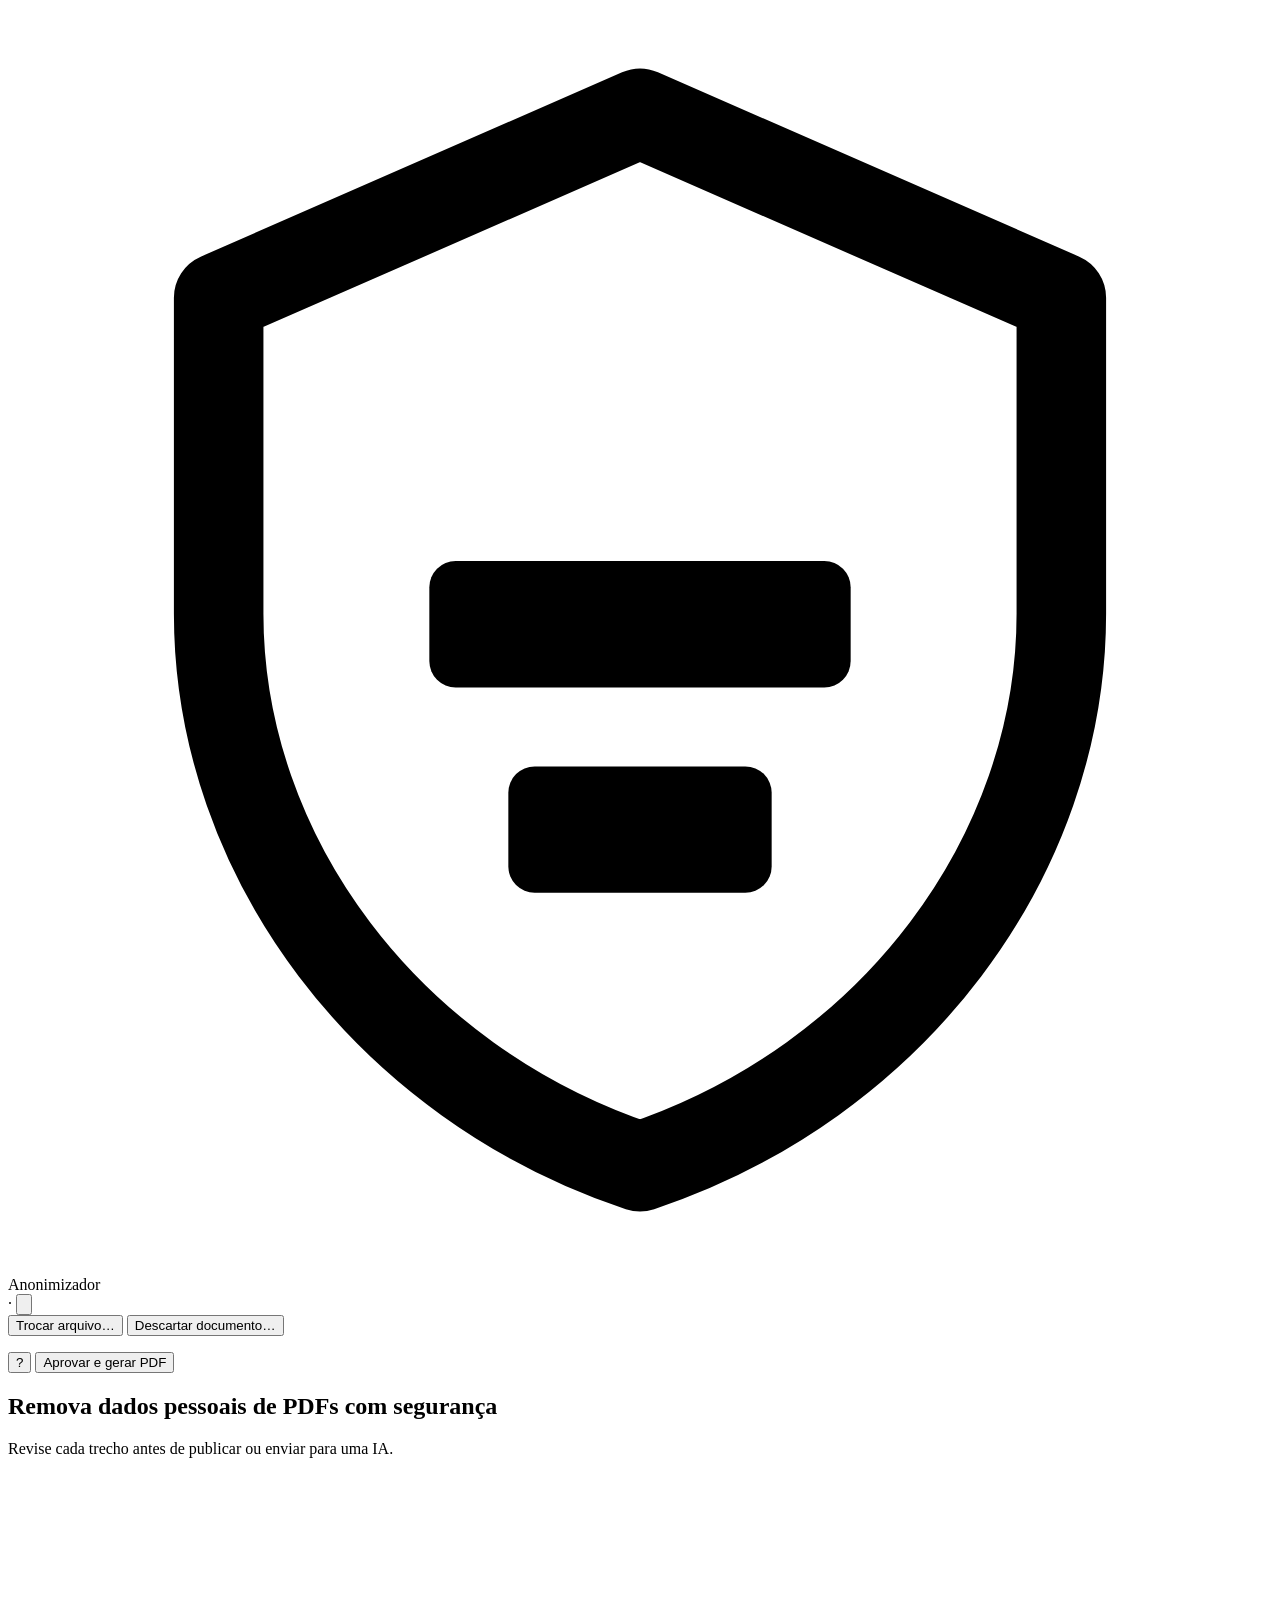
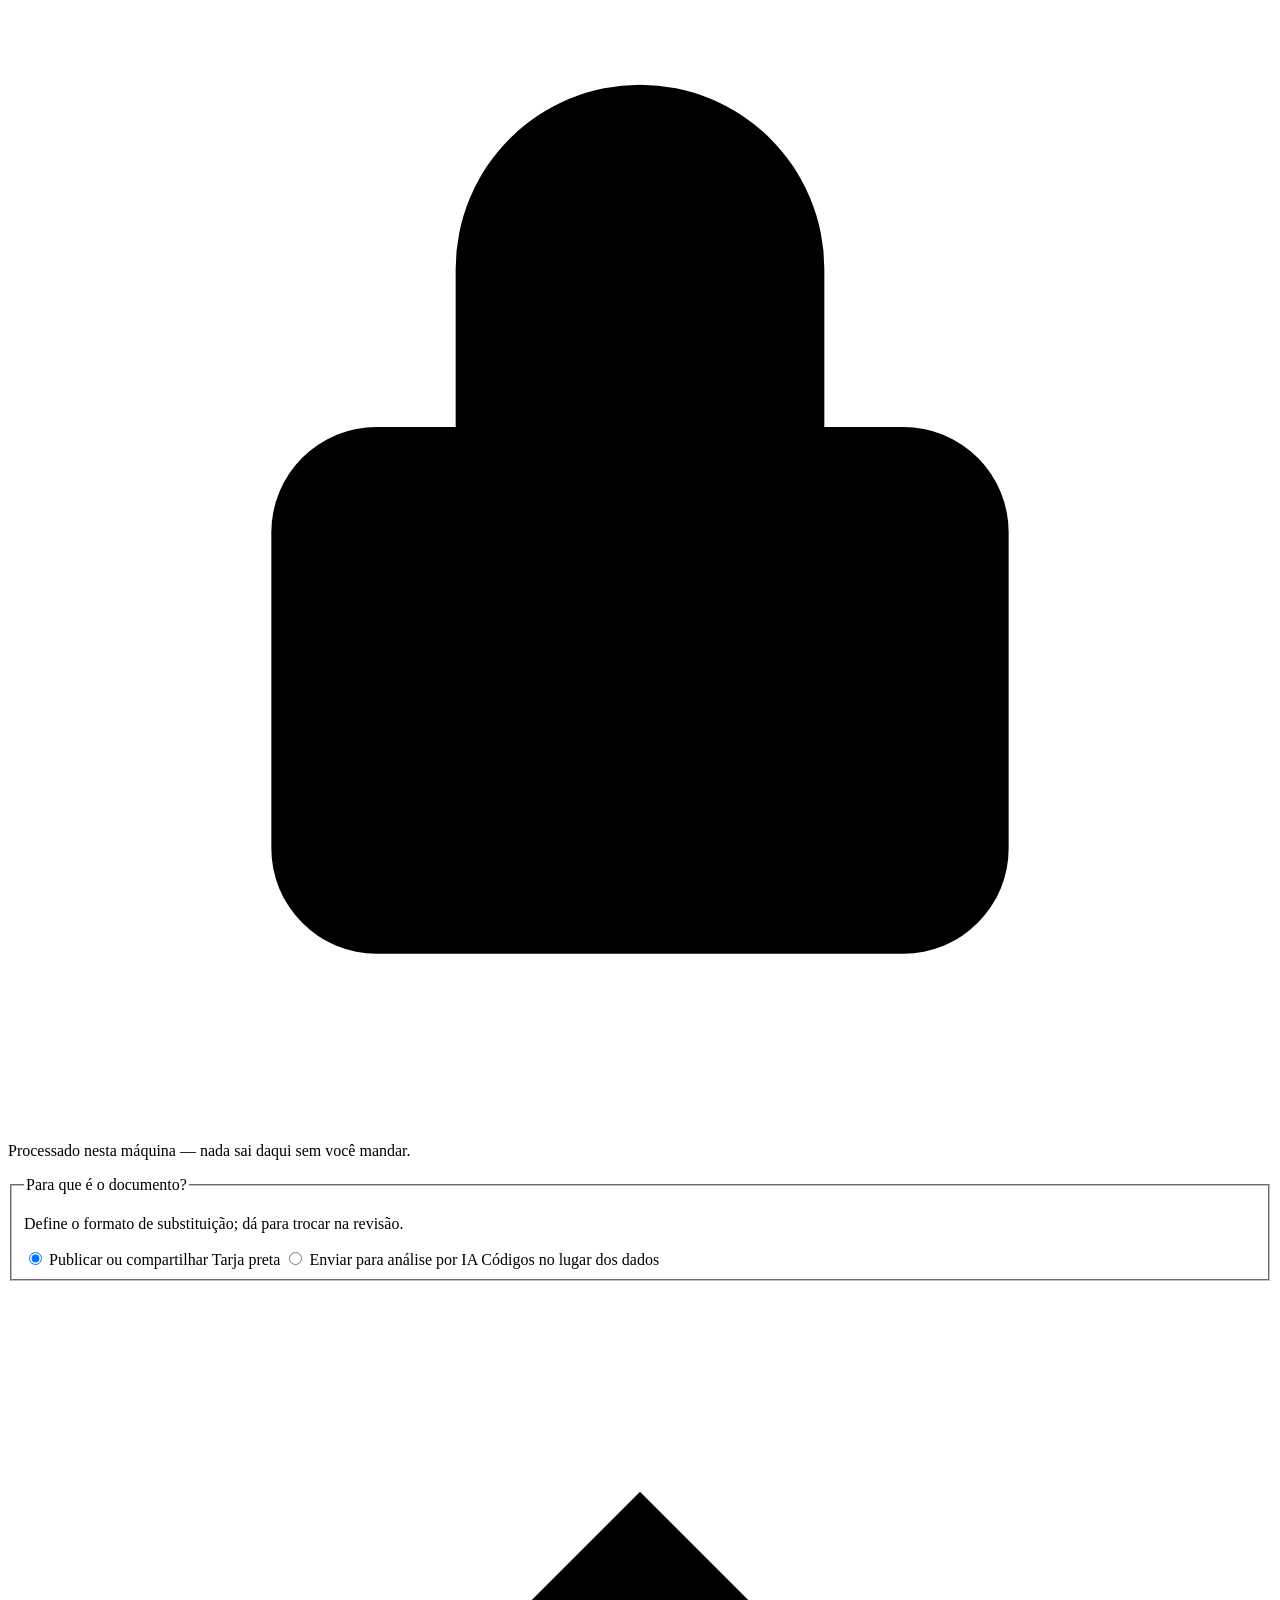
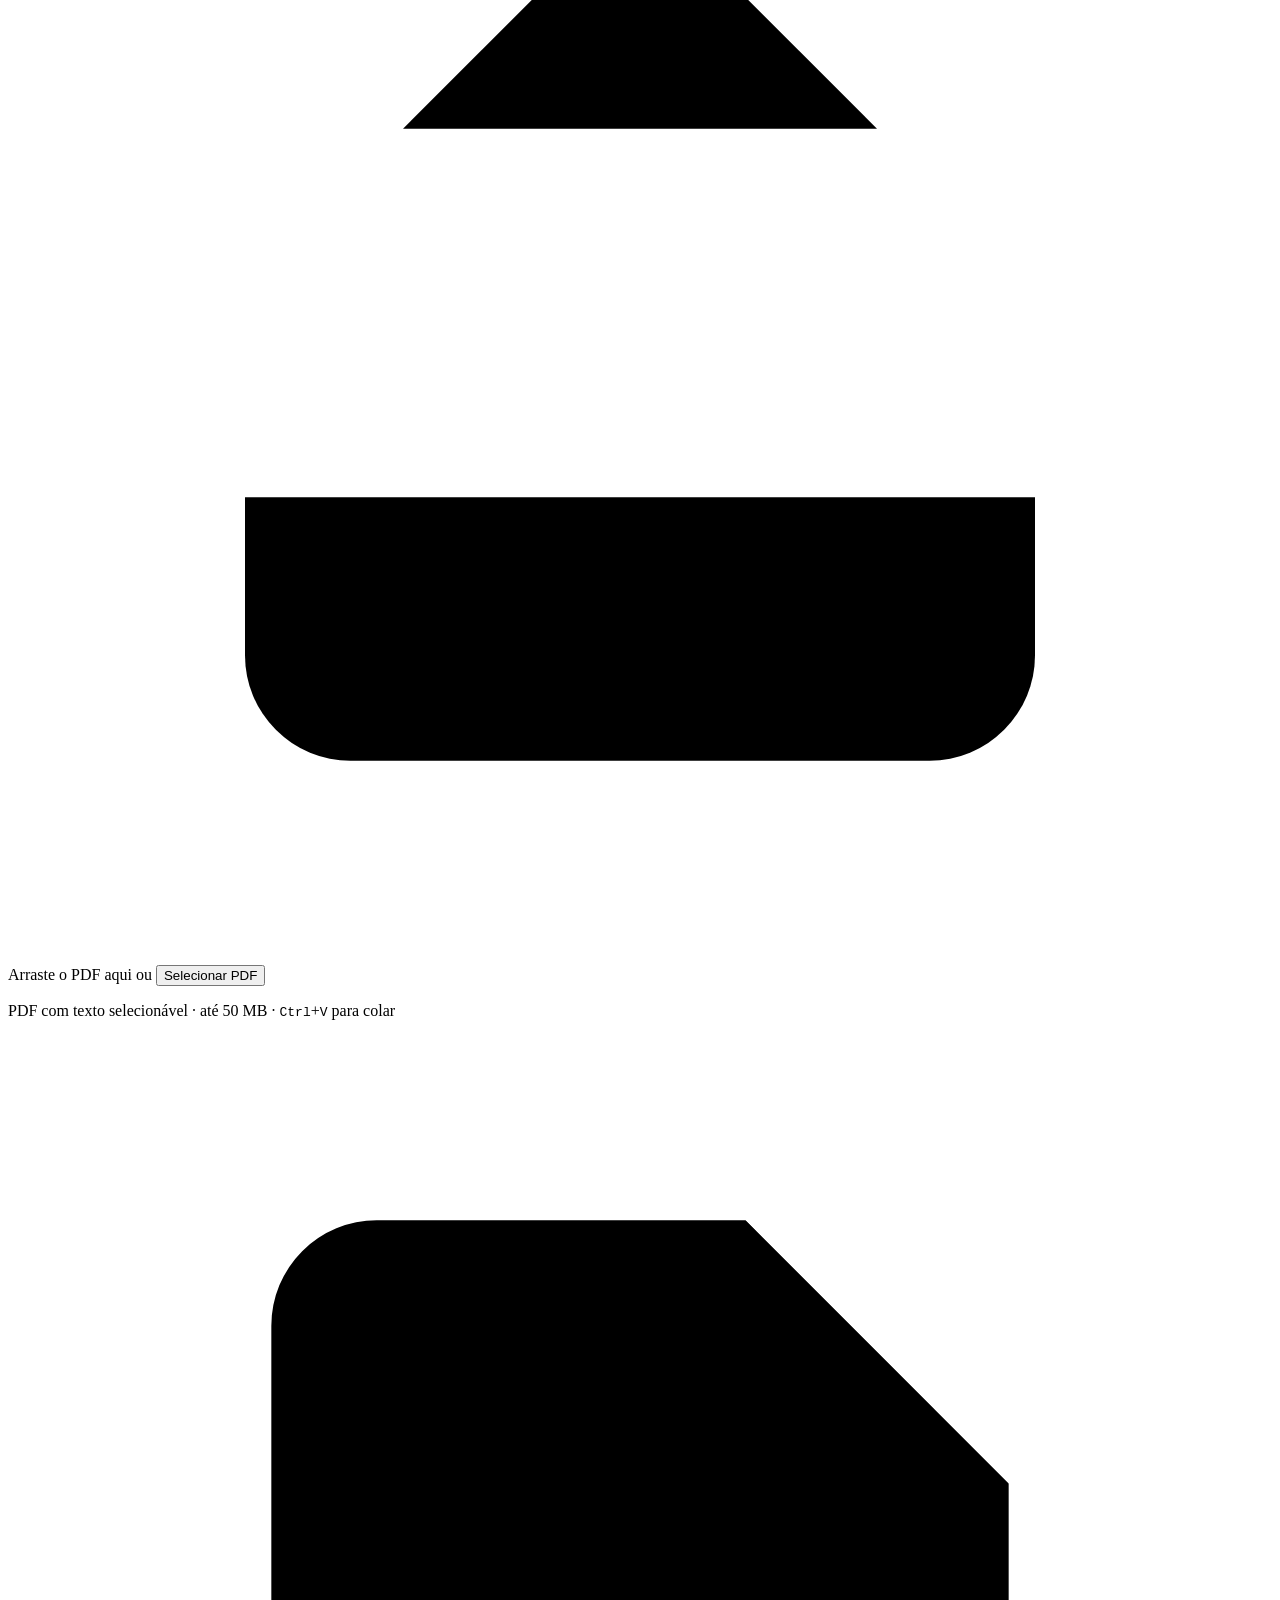
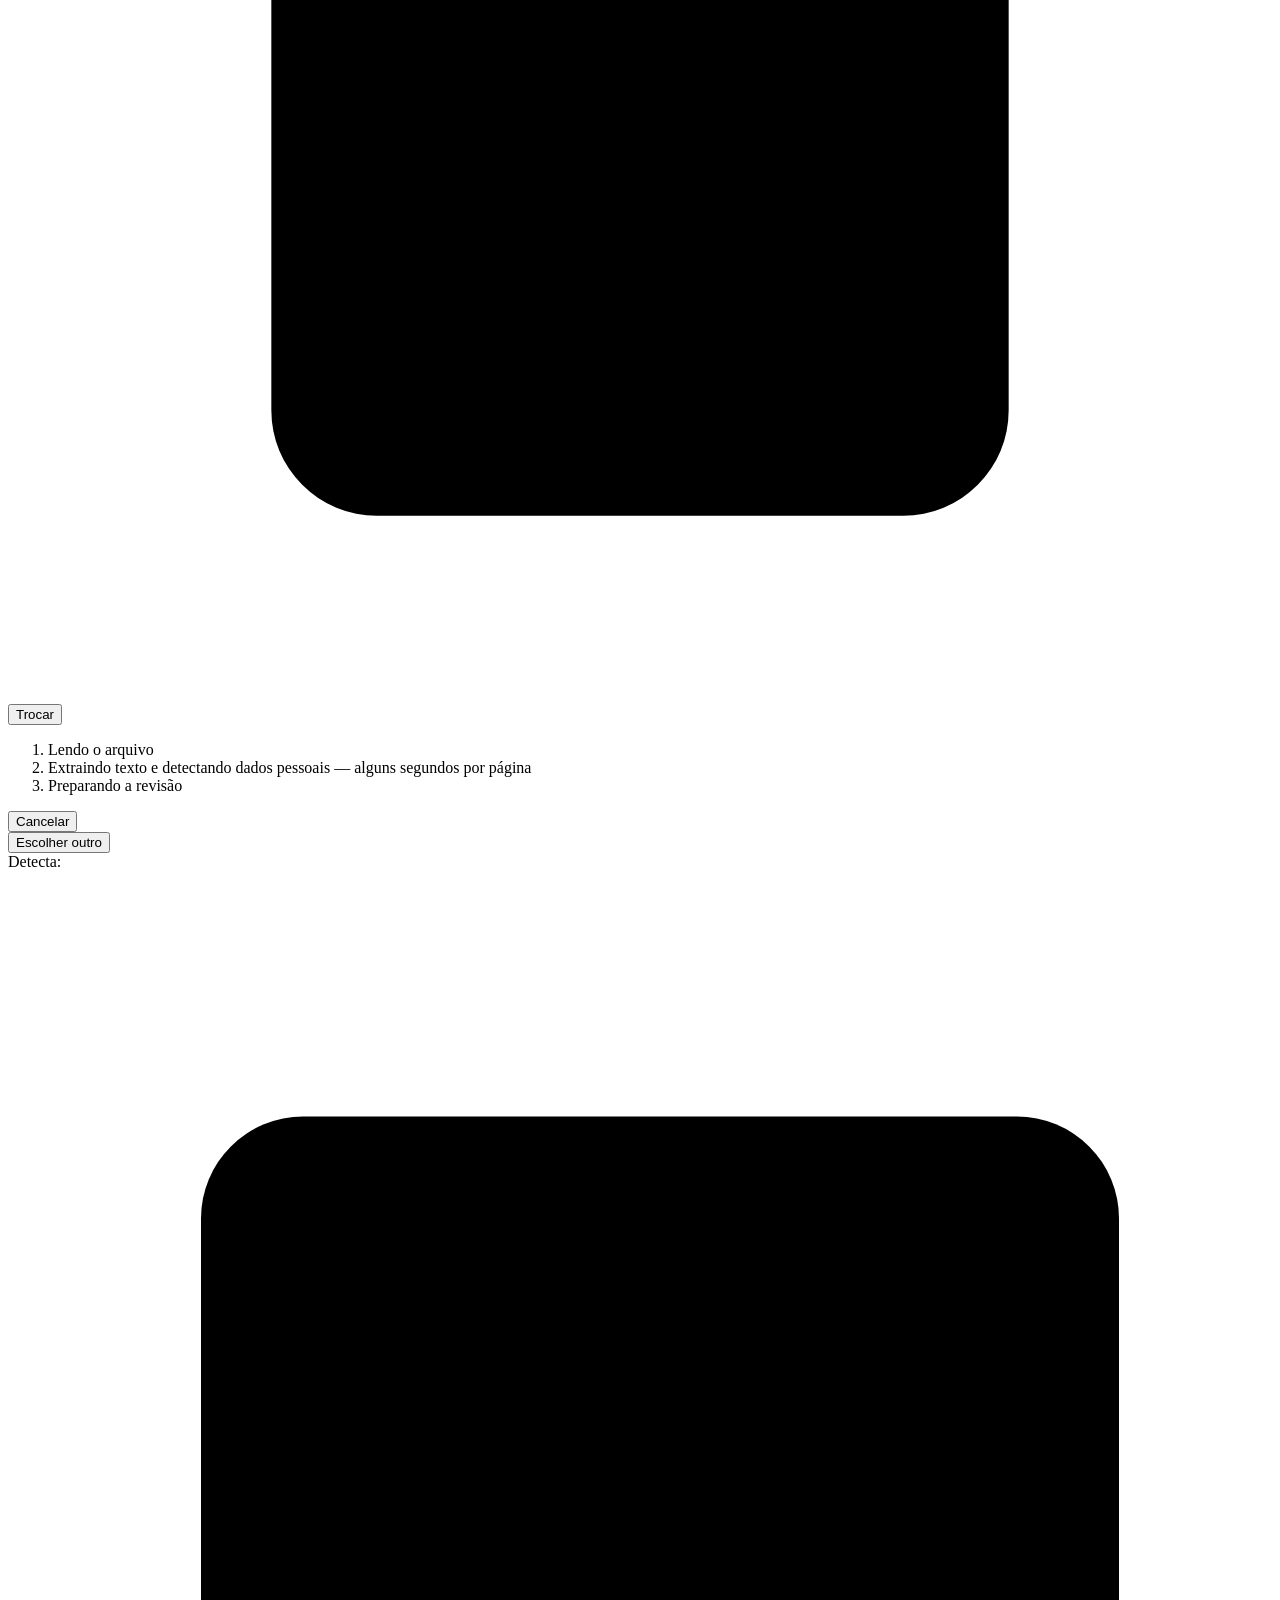
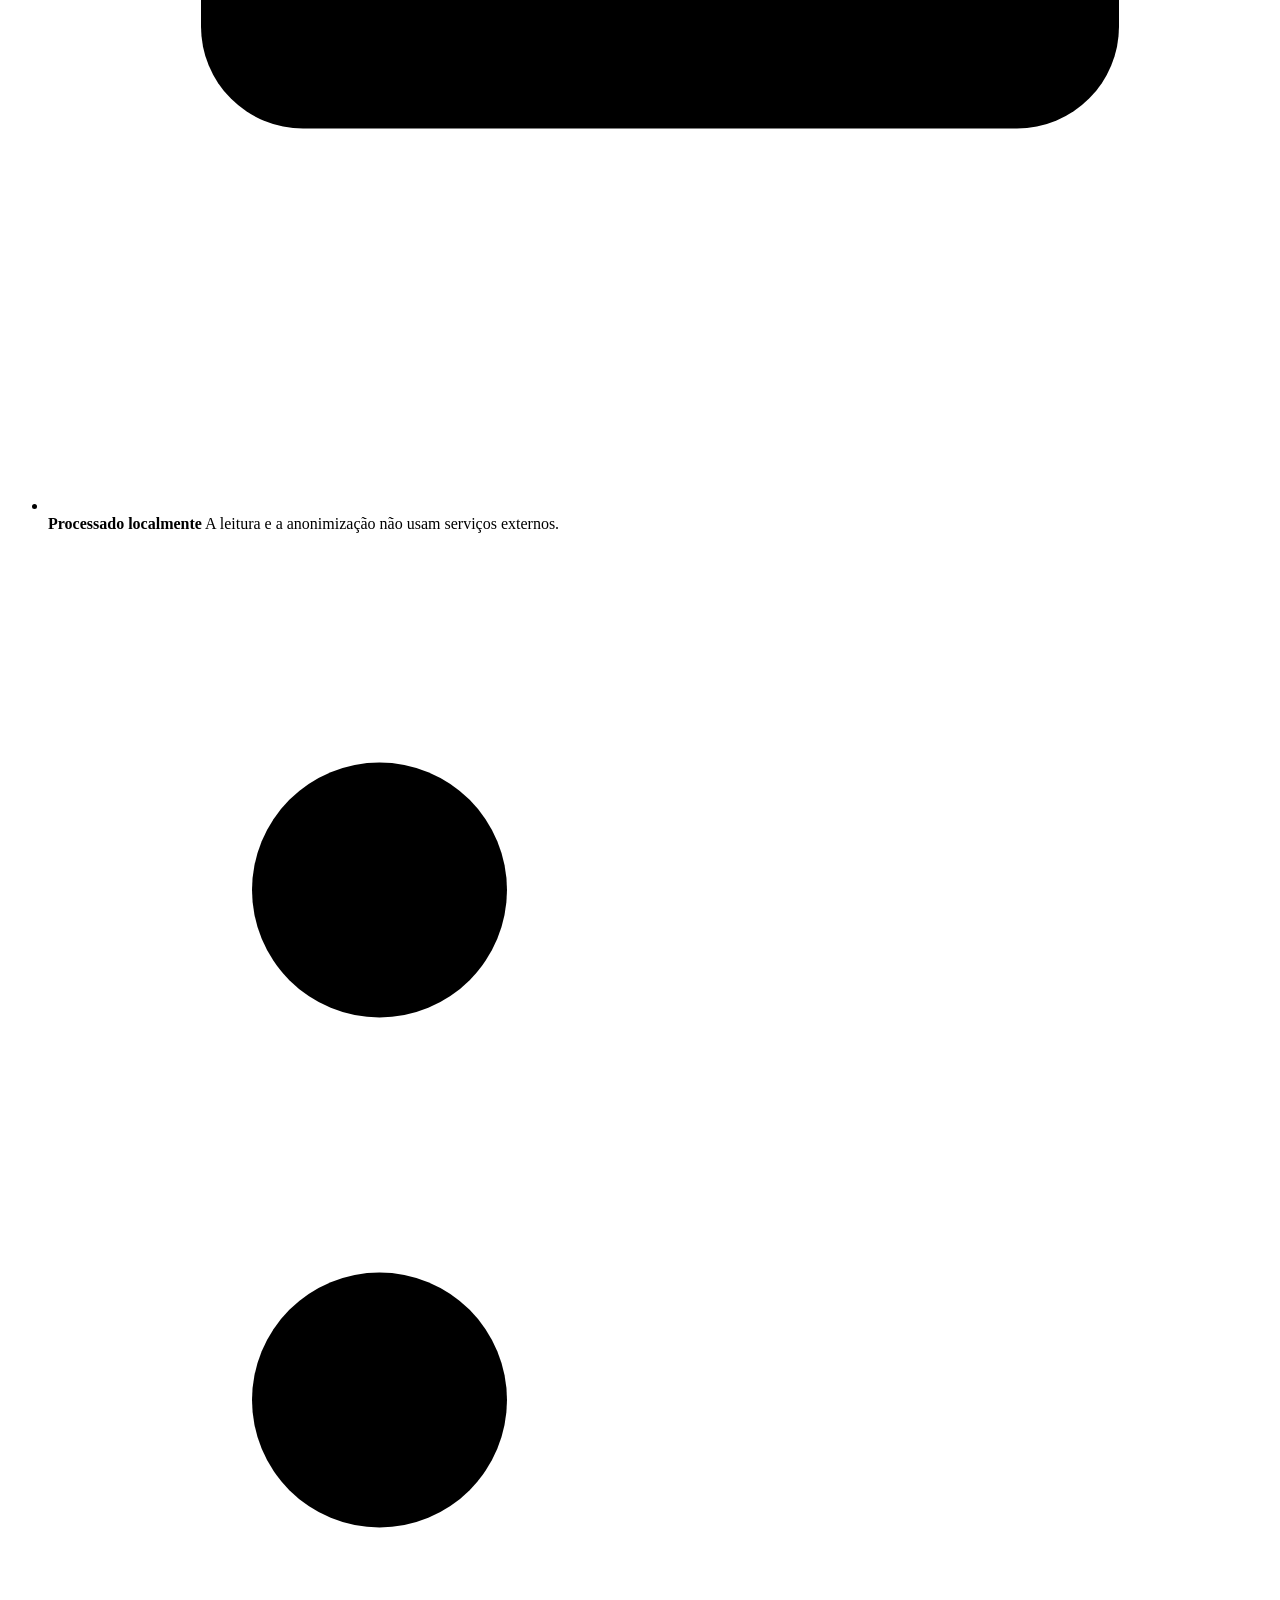
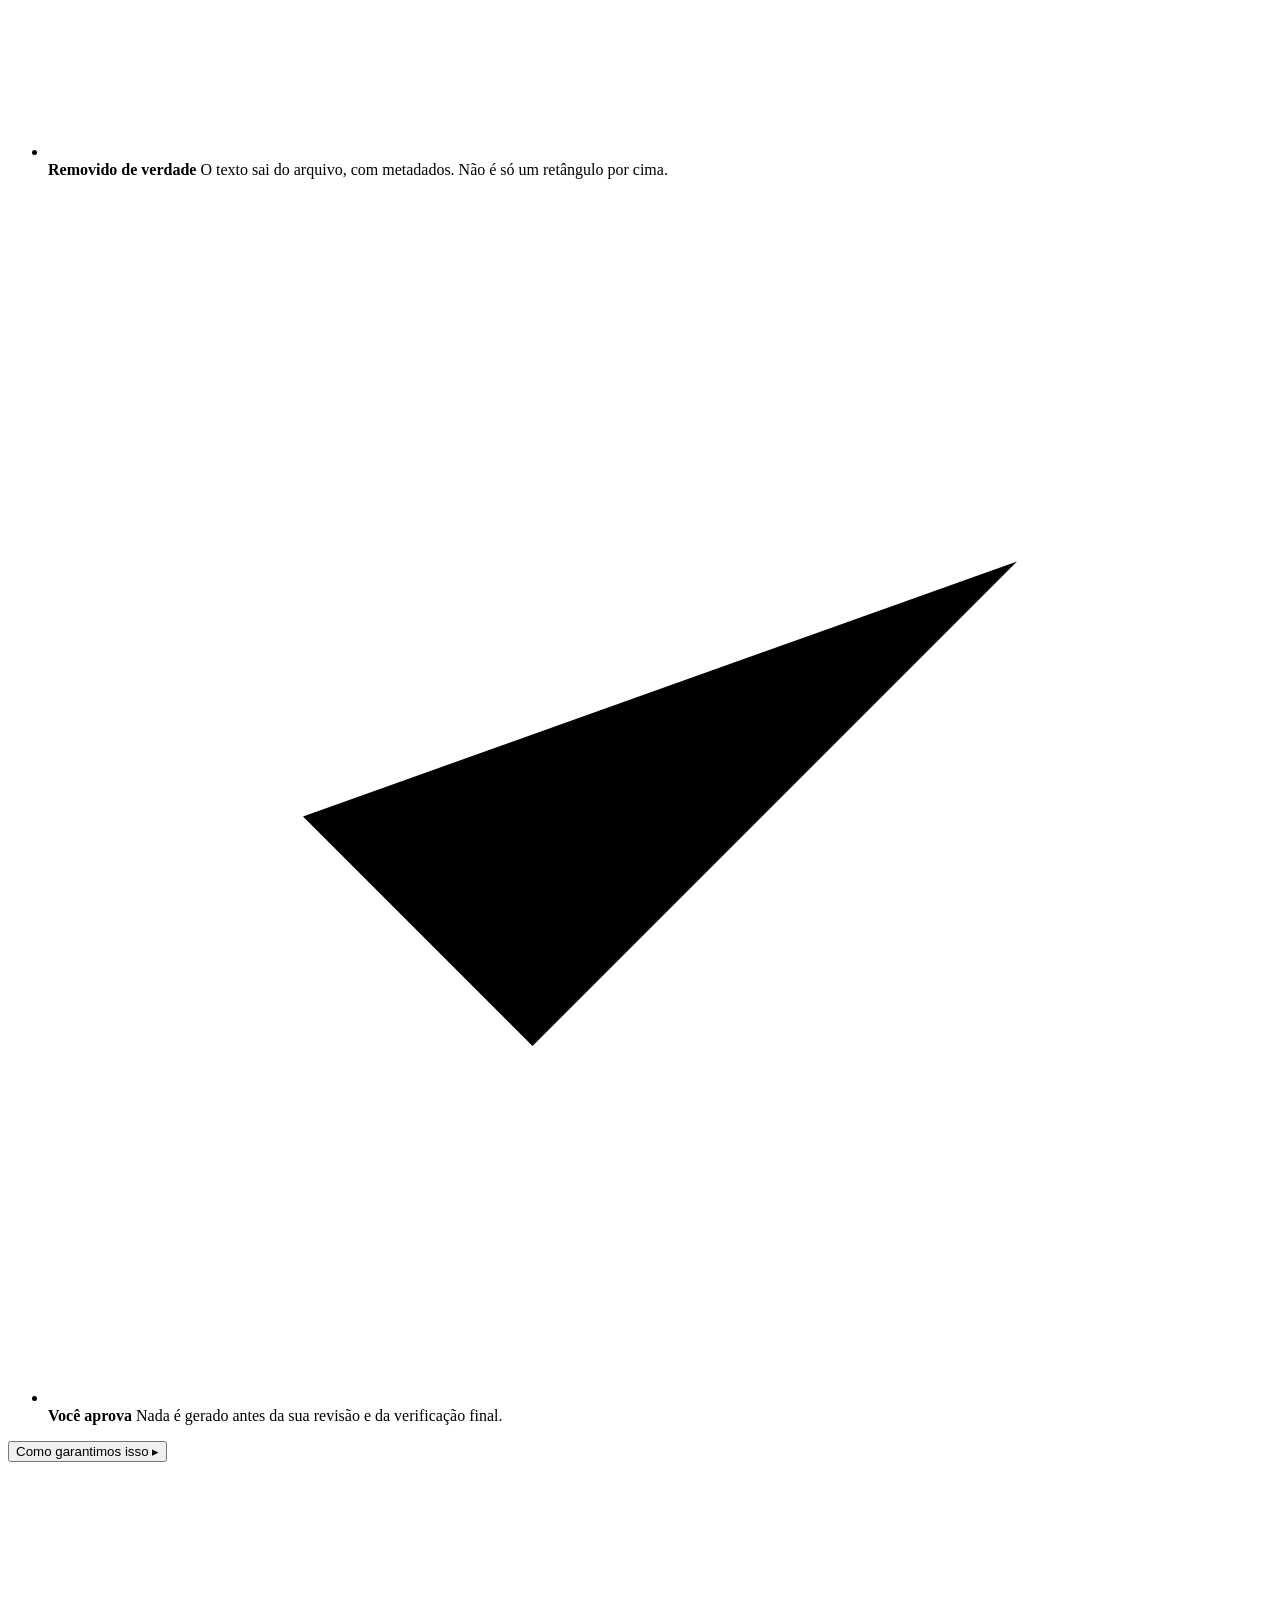
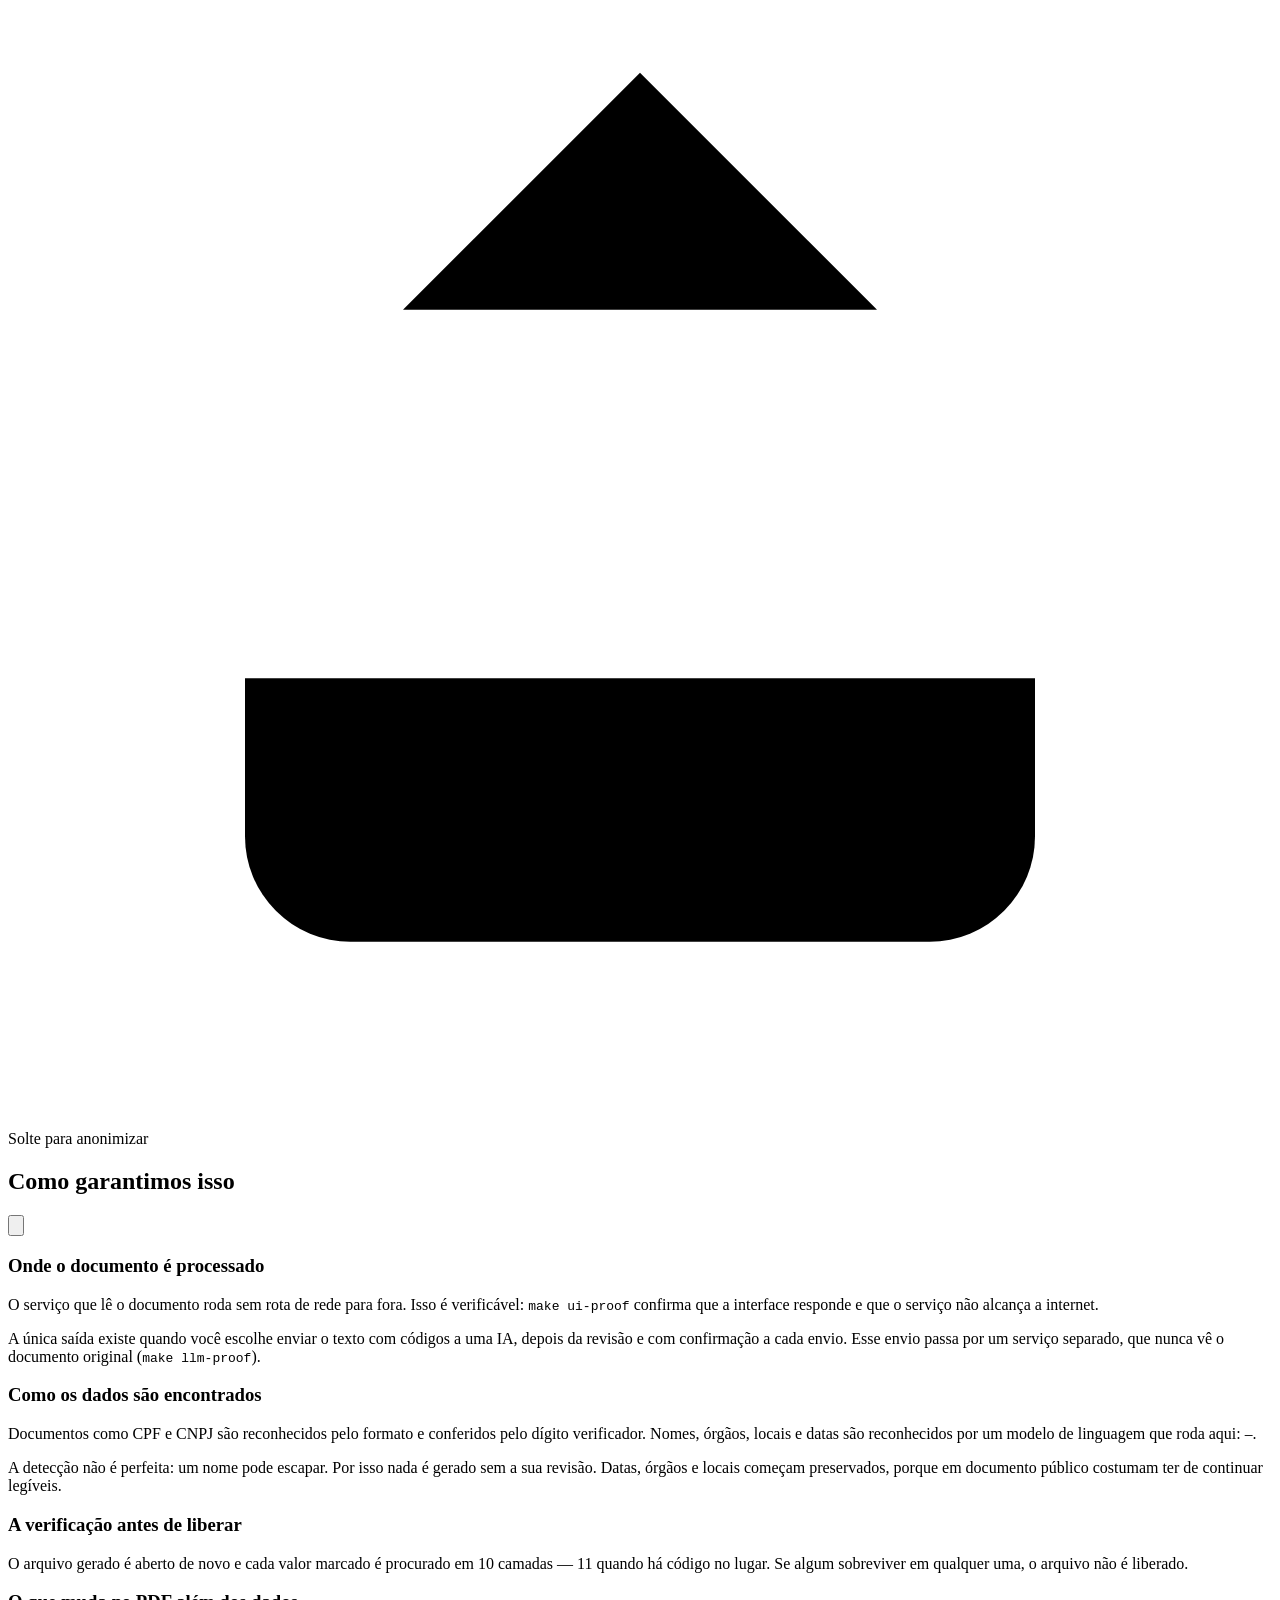
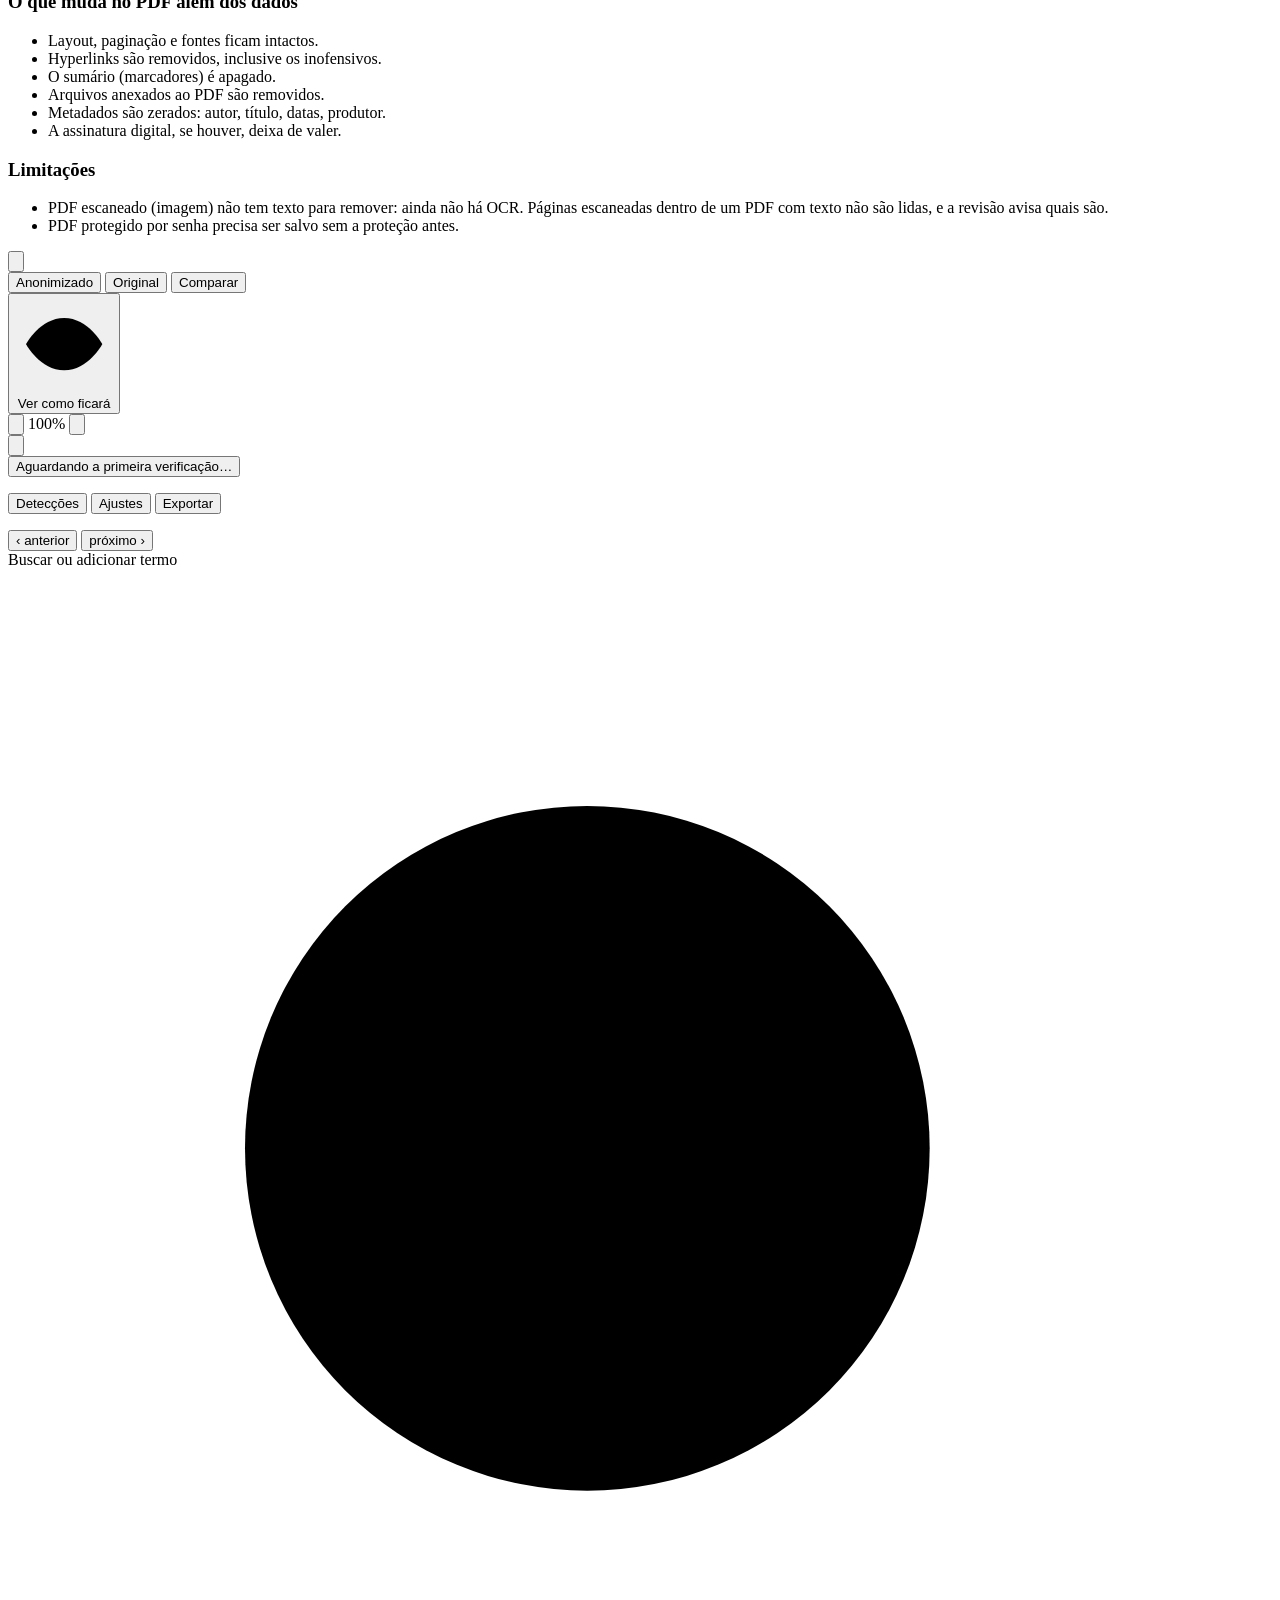
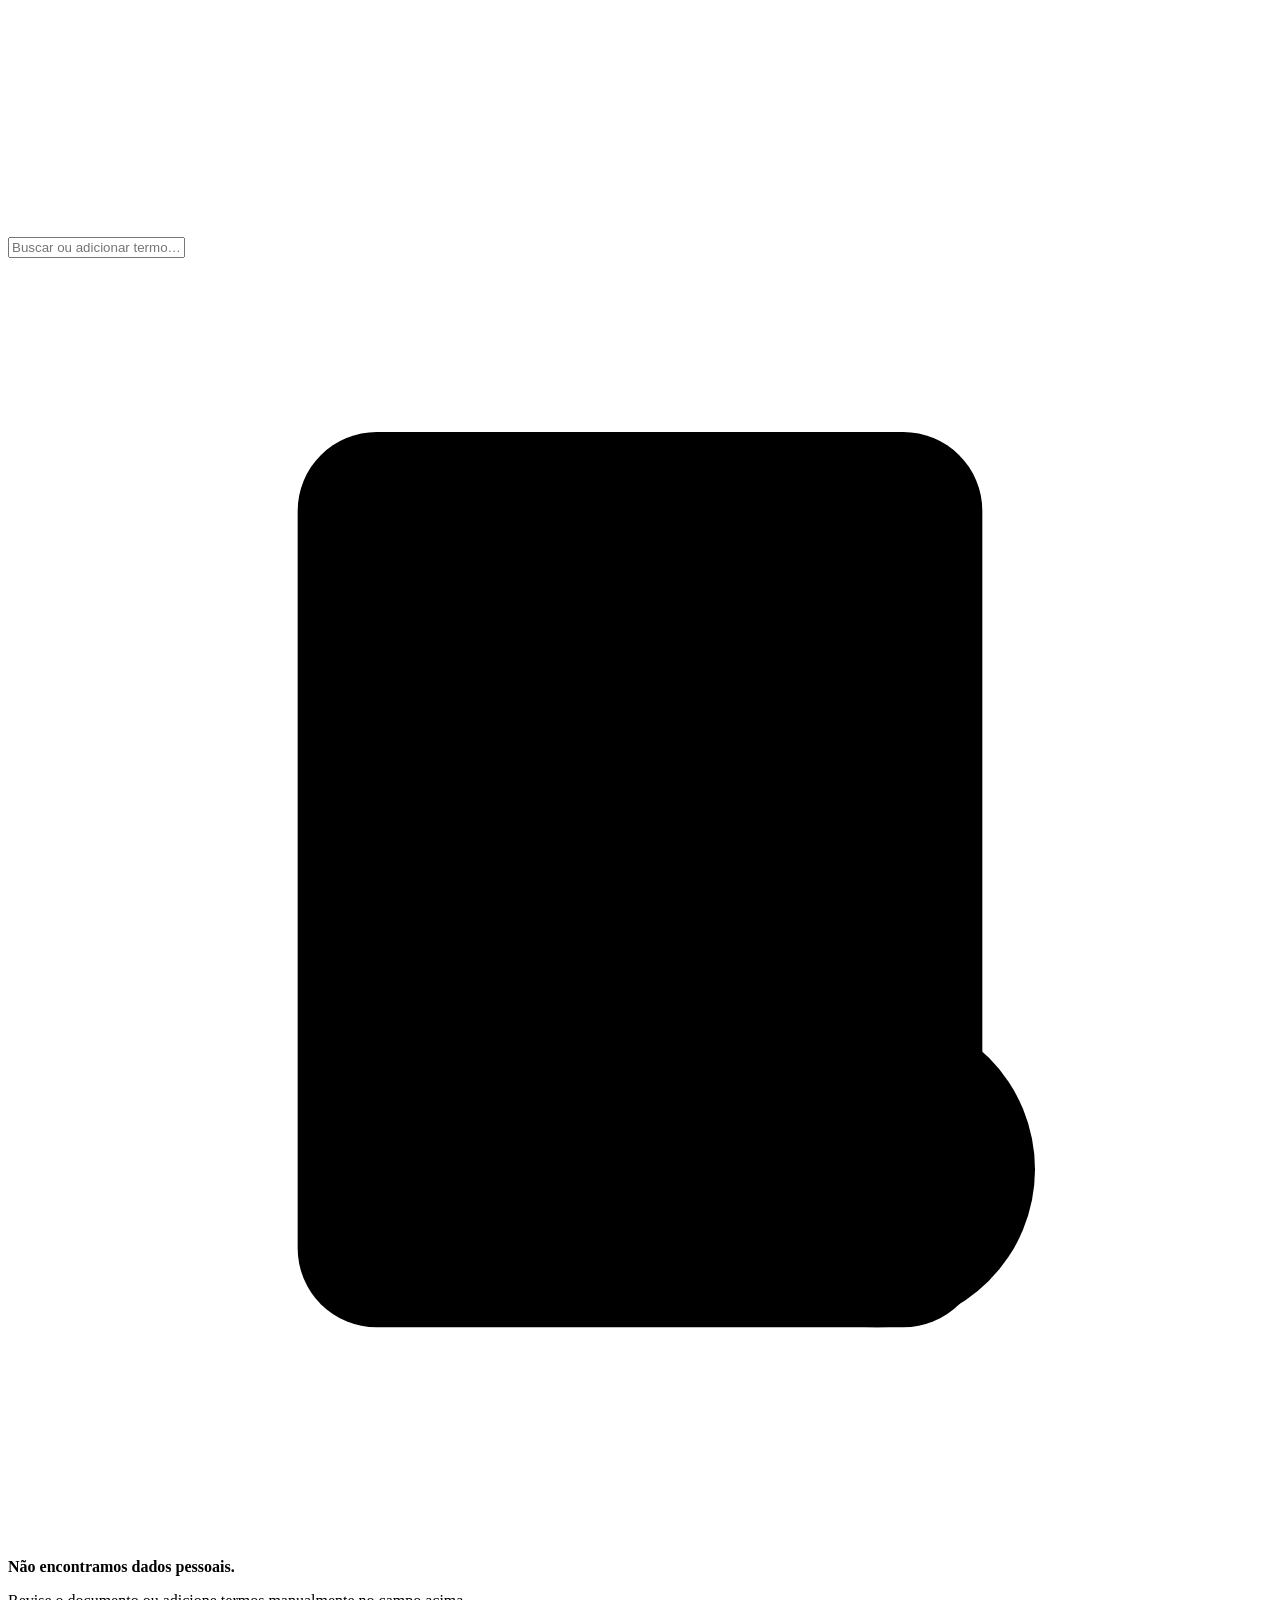
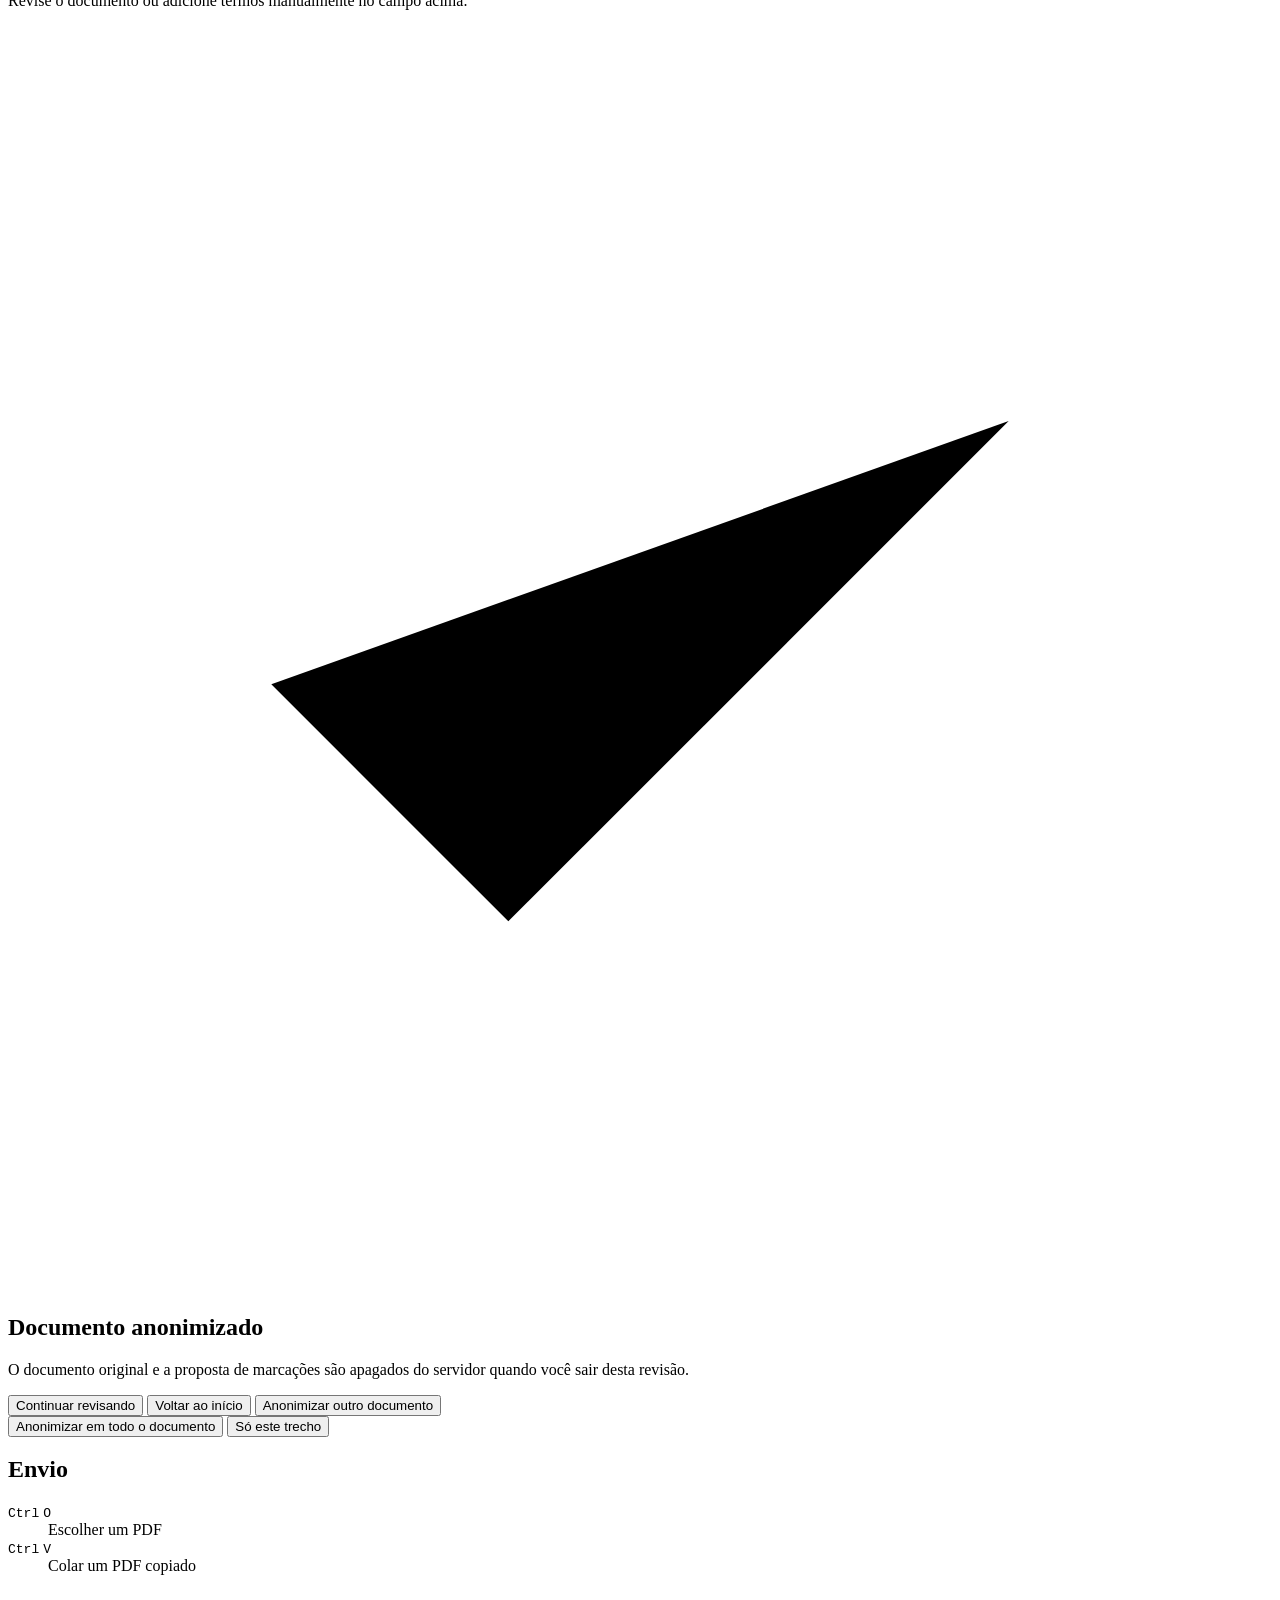
==== commit 83199a56: "feat: tela inicial redesenhada, com objetivo do documento e estados do envio A tela de envio passa a" ====
--- a/anonimizador-poc/src/anonimizador/web/static/index.html
+++ b/anonimizador-poc/src/anonimizador/web/static/index.html
@@ -4,7 +4,7 @@
 <meta charset="utf-8">
 <meta name="viewport" content="width=device-width, initial-scale=1">
 <meta name="color-scheme" content="light dark">
-<title>Anonimizador — revisão</title>
+<title>Anonimizador</title>
 <link rel="icon" href="data:image/svg+xml,%3Csvg xmlns='http://www.w3.org/2000/svg' viewBox='0 0 24 24'%3E%3Cpath d='M12 2 4 5.5v6c0 4.6 3.2 8.9 8 10.5 4.8-1.6 8-5.9 8-10.5v-6L12 2Z' fill='%232563eb'/%3E%3Crect x='8' y='10.5' width='8' height='2.4' fill='white'/%3E%3Crect x='9.5' y='14.4' width='5' height='2.4' fill='white'/%3E%3C/svg%3E">
 <link rel="stylesheet" href="/static/estilo.css">
 </head>
@@ -38,89 +38,229 @@
     </div>
   </div>
 
-  <ol id="etapas" class="etapas hidden" aria-label="Etapas"></ol>
-
-  <div id="topo-acoes" class="topo-acoes hidden">
-    <button id="btn-atalhos" class="icone-botao" aria-label="Atalhos de teclado"
+  <!-- Mesmo componente nas duas telas: na inicial, "Enviar" é a etapa atual. -->
+  <ol id="etapas" class="etapas" aria-label="Etapas"></ol>
+
+  <div id="topo-acoes" class="topo-acoes">
+    <button id="btn-atalhos" class="icone-botao" aria-label="Ajuda e atalhos de teclado"
             aria-haspopup="dialog" aria-controls="popover-atalhos">?</button>
-    <button id="btn-principal" class="primario">Aprovar e gerar PDF</button>
+    <button id="btn-principal" class="primario hidden">Aprovar e gerar PDF</button>
   </div>
 </header>
 
 <!-- ------------------------------------------------------------------ -->
-<section id="tela-upload">
-  <div class="abertura">
-
-    <div class="chamada">
-      <h1>Anonimize um documento sem tirá-lo desta máquina</h1>
-      <p class="subtitulo">
-        A detecção roda localmente. O arquivo final só é liberado depois de
-        passar por uma verificação independente em dez frentes.
+<!-- Tela inicial. Fala com quem vai anonimizar um processo: nome de modelo,
+     comando e "vetores" moram só na gaveta "Como garantimos isso". -->
+<section id="tela-upload" class="tela-envio">
+  <div class="envio">
+
+    <div class="envio-cabeca">
+      <h1>Remova dados pessoais de PDFs com segurança</h1>
+      <p class="subtitulo">Revise cada trecho antes de publicar ou enviar para uma IA.</p>
+      <!-- "Nada sai sem você mandar", e não "o arquivo não sai daqui": o envio
+           a uma IA, quando o usuário o faz, manda o texto com códigos para
+           fora. A frase tem de continuar verdadeira nesse caso. -->
+      <p class="selo-confianca">
+        <svg class="ic" viewBox="0 0 24 24" aria-hidden="true">
+          <rect x="5" y="10.5" width="14" height="10" rx="2"/><path d="M8.5 10.5V7.5a3.5 3.5 0 0 1 7 0v3"/>
+        </svg>
+        Processado nesta máquina — nada sai daqui sem você mandar.
       </p>
     </div>
 
-    <label class="zona" id="zona" for="arquivo">
-      <input type="file" id="arquivo" accept="application/pdf" hidden>
-      <svg class="icone" viewBox="0 0 24 24" aria-hidden="true">
-        <path d="M12 15V3m0 0L8 7m4-4 4 4" fill="none" stroke="currentColor"
-              stroke-width="1.5" stroke-linecap="round" stroke-linejoin="round"/>
-        <path d="M3 15v3.5A2.5 2.5 0 0 0 5.5 21h13a2.5 2.5 0 0 0 2.5-2.5V15"
-              fill="none" stroke="currentColor" stroke-width="1.5"
-              stroke-linecap="round"/>
-      </svg>
-      <div class="zona-titulo">Arraste um PDF aqui</div>
-      <div class="zona-sub">ou <span class="link">escolha um arquivo</span></div>
-      <div class="zona-meta">PDF com texto selecionável · até 50 MB</div>
-    </label>
-
-    <div id="erro-upload" class="erro hidden" role="alert"></div>
-
-    <!-- Carregando. As etapas são as que existem de fato: o envio tem
-         progresso medido; extração e detecção acontecem numa única chamada
-         ao servidor e não dá para separá-las sem inventar números. -->
-    <div id="carregando-upload" class="carregando hidden" aria-live="polite">
-      <div class="carregando-cabeca">
-        <span class="girando"></span>
+    <div class="cartao-envio" id="cartao-envio">
+      <fieldset class="objetivo" id="objetivo">
+        <legend>Para que é o documento?</legend>
+        <p class="objetivo-nota">Define o formato de substituição; dá para trocar na revisão.</p>
+        <div class="opcoes-objetivo">
+          <label class="opcao-objetivo">
+            <input type="radio" name="objetivo" value="publicar" checked>
+            <span class="objetivo-titulo">Publicar ou compartilhar</span>
+            <span class="objetivo-sub">Tarja preta</span>
+          </label>
+          <label class="opcao-objetivo">
+            <input type="radio" name="objetivo" value="ia">
+            <span class="objetivo-titulo">Enviar para análise por IA</span>
+            <span class="objetivo-sub">Códigos no lugar dos dados</span>
+          </label>
+        </div>
+      </fieldset>
+
+      <!-- Estados do envio. Um de cada vez; a região anuncia a troca. -->
+      <div id="estado-envio" class="estado-envio" aria-live="polite">
+        <div id="zona" class="zona">
+          <input type="file" id="arquivo" accept="application/pdf,.pdf" hidden>
+          <span class="zona-icone" aria-hidden="true">
+            <svg class="ic" viewBox="0 0 24 24">
+              <path d="M12 16V4"/><path d="m7.5 8.5 4.5-4.5 4.5 4.5"/><path d="M4.5 15.5v3a2 2 0 0 0 2 2h11a2 2 0 0 0 2-2v-3"/>
+            </svg>
+          </span>
+          <p class="zona-titulo">
+            <span class="so-largo">Arraste o PDF aqui ou</span>
+            <button id="btn-selecionar" class="primario">Selecionar PDF</button>
+          </p>
+          <p class="zona-meta">
+            PDF com texto selecionável · até <span id="limite-mb">50</span> MB
+            <span class="so-largo">· <kbd>Ctrl</kbd>+<kbd>V</kbd> para colar</span>
+          </p>
+        </div>
+
+        <div id="arquivo-escolhido" class="arquivo-escolhido hidden">
+          <svg class="ic icone-arquivo" viewBox="0 0 24 24" aria-hidden="true">
+            <path d="M14 3.5H7a2 2 0 0 0-2 2v13a2 2 0 0 0 2 2h10a2 2 0 0 0 2-2V8.5Z"/><path d="M14 3.5v5h5"/>
+          </svg>
+          <div class="arquivo-info">
+            <span id="arquivo-nome" class="arquivo-nome"></span>
+            <span id="arquivo-meta" class="auxiliar"></span>
+          </div>
+          <button id="btn-trocar" class="secundario pequeno">Trocar</button>
+        </div>
+
+        <!-- Processando. As etapas são as que existem de fato: a leitura tem
+             progresso medido; extração e detecção acontecem numa única
+             chamada ao servidor, e separá-las na tela seria inventar em que
+             ponto uma acaba e a outra começa. -->
+        <div id="carregando-upload" class="carregando hidden">
+          <ol class="etapas-upload">
+            <li id="etapa-envio"><span class="marca-etapa"></span>Lendo o arquivo <span id="envio-pct" class="auxiliar"></span></li>
+            <li id="etapa-deteccao"><span class="marca-etapa"></span>Extraindo texto e detectando dados pessoais <span class="auxiliar">— alguns segundos por página</span></li>
+            <li id="etapa-pronto"><span class="marca-etapa"></span>Preparando a revisão</li>
+          </ol>
+          <button id="btn-cancelar" class="secundario pequeno">Cancelar</button>
+        </div>
+
+        <div id="erro-upload" class="erro-envio hidden" role="alert">
+          <div class="erro-texto">
+            <strong id="erro-titulo"></strong>
+            <span id="erro-detalhe"></span>
+          </div>
+          <button id="btn-outro" class="secundario pequeno">Escolher outro</button>
+        </div>
+      </div>
+    </div>
+
+    <div class="tipos">
+      <span class="tipos-rotulo">Detecta:</span>
+      <ul id="chips-tipos" class="chips"></ul>
+    </div>
+
+    <ul class="garantias-faixa">
+      <li>
+        <svg class="ic" viewBox="0 0 24 24" aria-hidden="true">
+          <rect x="3" y="4.5" width="18" height="12" rx="2"/><path d="M8 20h8"/><path d="M12 16.5V20"/>
+        </svg>
         <div>
-          <div class="progresso-titulo" id="progresso-titulo">Preparando…</div>
-          <div class="progresso-sub" id="progresso-sub"></div>
-        </div>
-      </div>
-      <ol class="etapas-upload">
-        <li id="etapa-envio">Enviando o arquivo <span id="envio-pct"></span></li>
-        <li id="etapa-deteccao">Extraindo texto e detectando dados — alguns segundos por página</li>
-        <li id="etapa-pronto">Pronto</li>
-      </ol>
-      <div class="esqueleto" aria-hidden="true">
-        <div class="esqueleto-pagina"></div>
-        <div class="esqueleto-pagina"></div>
-      </div>
-    </div>
-
-    <ul class="garantias">
-      <li>
-        <strong>Sem rede</strong>
-        O serviço que lê o documento roda sem rota para fora. Verificável com
-        <code>make ui-proof</code>.
+          <strong>Processado localmente</strong>
+          <span>A leitura e a anonimização não usam serviços externos.</span>
+        </div>
       </li>
       <li>
-        <strong>Redação de verdade</strong>
-        O texto sai do arquivo, junto com metadados, anexos e sumário. Não é
-        um retângulo por cima.
+        <svg class="ic" viewBox="0 0 24 24" aria-hidden="true">
+          <circle cx="6.5" cy="7" r="2.5"/><circle cx="6.5" cy="17" r="2.5"/><path d="M8.5 8.5 19 18"/><path d="M8.5 15.5 19 6"/>
+        </svg>
+        <div>
+          <strong>Removido de verdade</strong>
+          <span>O texto sai do arquivo, com metadados. Não é só um retângulo por cima.</span>
+        </div>
       </li>
       <li>
-        <strong>Você aprova</strong>
-        Nada é gerado antes de você revisar e aprovar.
+        <svg class="ic" viewBox="0 0 24 24" aria-hidden="true">
+          <path d="m5 12.5 4.5 4.5L19 7.5"/>
+        </svg>
+        <div>
+          <strong>Você aprova</strong>
+          <span>Nada é gerado antes da sua revisão e da verificação final.</span>
+        </div>
       </li>
     </ul>
 
-    <p class="rodape-abertura">
-      Documento escaneado ainda não é suportado — sem texto no arquivo, não há
-      o que remover. <span id="modelo-ativo"></span>
-    </p>
-
+    <button id="btn-como-garantimos" class="link-botao como-garantimos"
+            aria-haspopup="dialog" aria-controls="gaveta-garantias">Como garantimos isso ▸</button>
   </div>
 </section>
+
+<!-- Soltar em qualquer ponto da janela. -->
+<div id="soltar-overlay" class="soltar-overlay hidden" aria-hidden="true">
+  <div class="soltar-caixa">
+    <svg class="ic" viewBox="0 0 24 24">
+      <path d="M12 16V4"/><path d="m7.5 8.5 4.5-4.5 4.5 4.5"/><path d="M4.5 15.5v3a2 2 0 0 0 2 2h11a2 2 0 0 0 2-2v-3"/>
+    </svg>
+    <span>Solte para anonimizar</span>
+  </div>
+</div>
+
+<!-- Os detalhes técnicos que antes ficavam soltos na tela inicial. -->
+<div id="gaveta-fundo" class="gaveta-fundo hidden">
+  <aside id="gaveta-garantias" class="gaveta" role="dialog" aria-modal="true"
+         aria-labelledby="gaveta-titulo">
+    <div class="gaveta-cabeca">
+      <h2 id="gaveta-titulo">Como garantimos isso</h2>
+      <button id="btn-fechar-gaveta" class="icone-botao" aria-label="Fechar">
+        <svg class="ic" viewBox="0 0 24 24" aria-hidden="true"><path d="M6 6l12 12M18 6 6 18"/></svg>
+      </button>
+    </div>
+    <div class="gaveta-corpo">
+      <section>
+        <h3>Onde o documento é processado</h3>
+        <p>
+          O serviço que lê o documento roda sem rota de rede para fora. Isso é
+          verificável: <code>make ui-proof</code> confirma que a interface
+          responde e que o serviço não alcança a internet.
+        </p>
+        <p>
+          A única saída existe quando você escolhe enviar o texto com códigos a
+          uma IA, depois da revisão e com confirmação a cada envio. Esse envio
+          passa por um serviço separado, que nunca vê o documento original
+          (<code>make llm-proof</code>).
+        </p>
+      </section>
+      <section>
+        <h3>Como os dados são encontrados</h3>
+        <p>
+          Documentos como CPF e CNPJ são reconhecidos pelo formato e conferidos
+          pelo dígito verificador. Nomes, órgãos, locais e datas são
+          reconhecidos por um modelo de linguagem que roda aqui:
+          <code id="detalhe-modelo">—</code>.
+        </p>
+        <p>
+          A detecção não é perfeita: um nome pode escapar. Por isso nada é
+          gerado sem a sua revisão. Datas, órgãos e locais começam preservados,
+          porque em documento público costumam ter de continuar legíveis.
+        </p>
+        <ul id="lista-tipos-completa" class="lista-colunas"></ul>
+      </section>
+      <section>
+        <h3>A verificação antes de liberar</h3>
+        <p>
+          O arquivo gerado é aberto de novo e cada valor marcado é procurado em
+          10 camadas — 11 quando há código no lugar. Se algum sobreviver em
+          qualquer uma, o arquivo não é liberado.
+        </p>
+        <ul id="lista-camadas" class="lista-colunas"></ul>
+      </section>
+      <section>
+        <h3>O que muda no PDF além dos dados</h3>
+        <ul class="lista-simples">
+          <li>Layout, paginação e fontes ficam intactos.</li>
+          <li>Hyperlinks são removidos, inclusive os inofensivos.</li>
+          <li>O sumário (marcadores) é apagado.</li>
+          <li>Arquivos anexados ao PDF são removidos.</li>
+          <li>Metadados são zerados: autor, título, datas, produtor.</li>
+          <li>A assinatura digital, se houver, deixa de valer.</li>
+        </ul>
+      </section>
+      <section>
+        <h3>Limitações</h3>
+        <ul class="lista-simples">
+          <li>PDF escaneado (imagem) não tem texto para remover: ainda não há
+            OCR. Páginas escaneadas dentro de um PDF com texto não são lidas, e
+            a revisão avisa quais são.</li>
+          <li>PDF protegido por senha precisa ser salvo sem a proteção antes.</li>
+        </ul>
+      </section>
+    </div>
+  </aside>
+</div>
 
 <!-- ------------------------------------------------------------------ -->
 <main id="tela-revisao" class="hidden">
@@ -190,6 +330,9 @@
       <span id="selo-texto">Aguardando a primeira verificação…</span>
     </button>
     <div id="lista-pendencias" class="pendencias hidden"></div>
+    <!-- Documento parcialmente escaneado: a detecção não leu essas páginas,
+         e a verificação também não tem texto nelas para conferir. -->
+    <p id="aviso-sem-texto" class="aviso aviso-inspetor hidden" role="status"></p>
 
     <div class="abas" role="tablist" aria-label="Seções">
       <button id="aba-deteccoes" role="tab" aria-selected="true" aria-controls="painel-deteccoes">Detecções</button>
@@ -455,7 +598,12 @@
 
 <!-- Atalhos. -->
 <div id="popover-atalhos" class="popover atalhos hidden" role="dialog" aria-label="Atalhos de teclado">
-  <h2 class="rotulo-grupo">Atalhos</h2>
+  <h2 class="rotulo-grupo">Envio</h2>
+  <dl>
+    <dt><kbd>Ctrl</kbd> <kbd>O</kbd></dt><dd>Escolher um PDF</dd>
+    <dt><kbd>Ctrl</kbd> <kbd>V</kbd></dt><dd>Colar um PDF copiado</dd>
+  </dl>
+  <h2 class="rotulo-grupo">Revisão</h2>
   <dl>
     <dt><kbd>J</kbd> <kbd>↓</kbd></dt><dd>Próxima ocorrência</dd>
     <dt><kbd>K</kbd> <kbd>↑</kbd></dt><dd>Ocorrência anterior</dd>
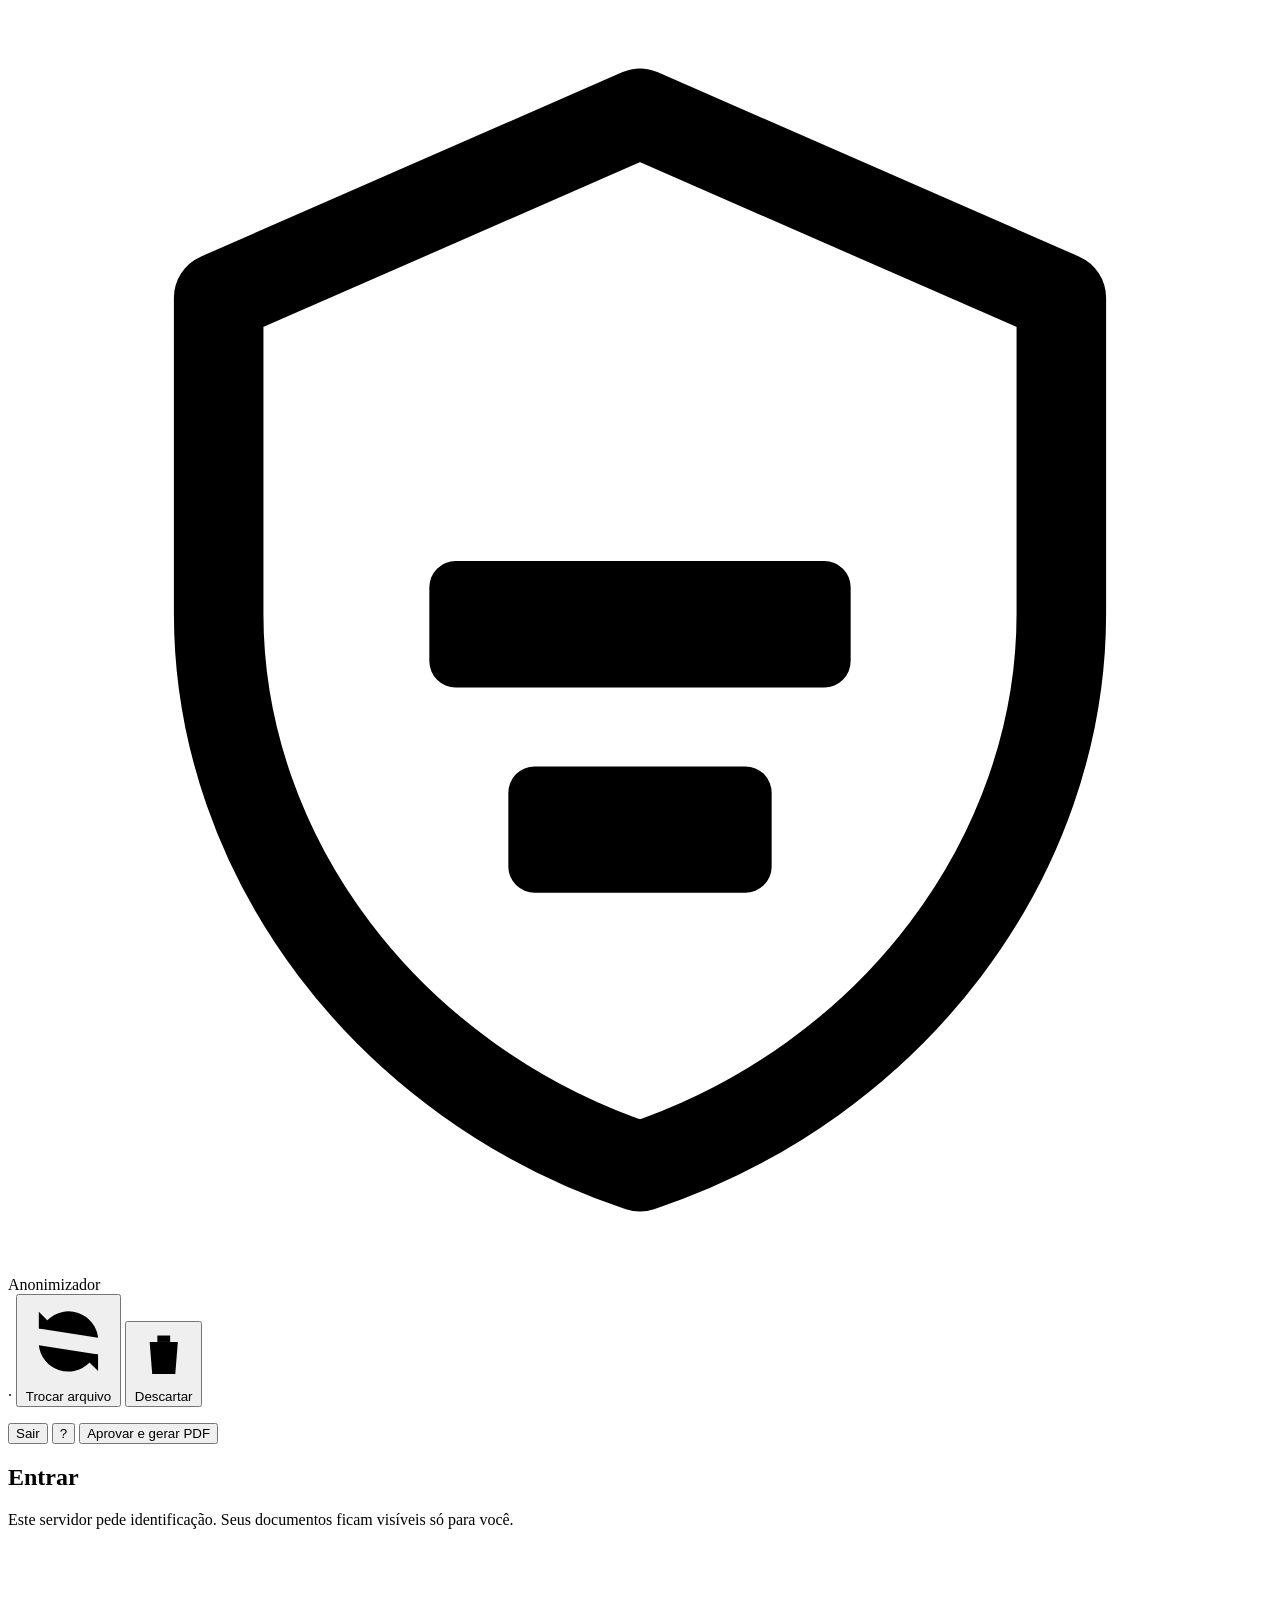
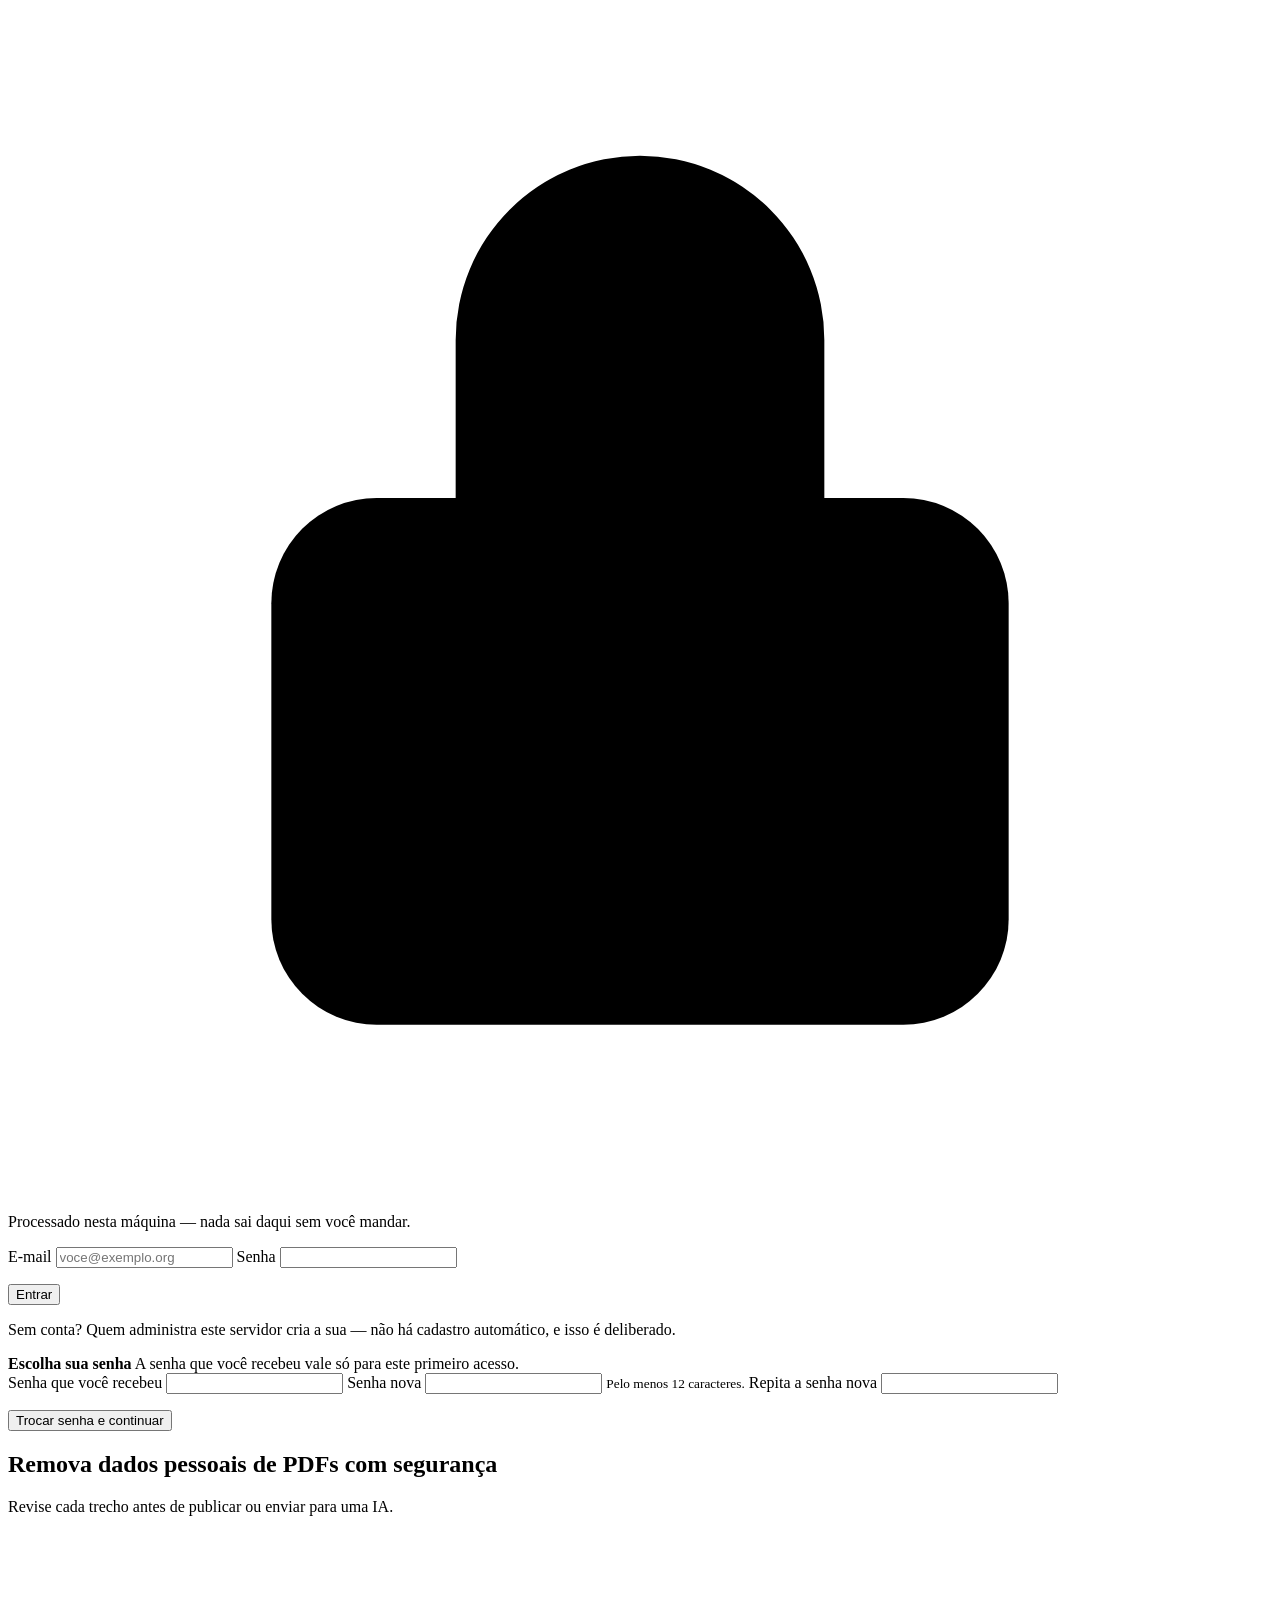
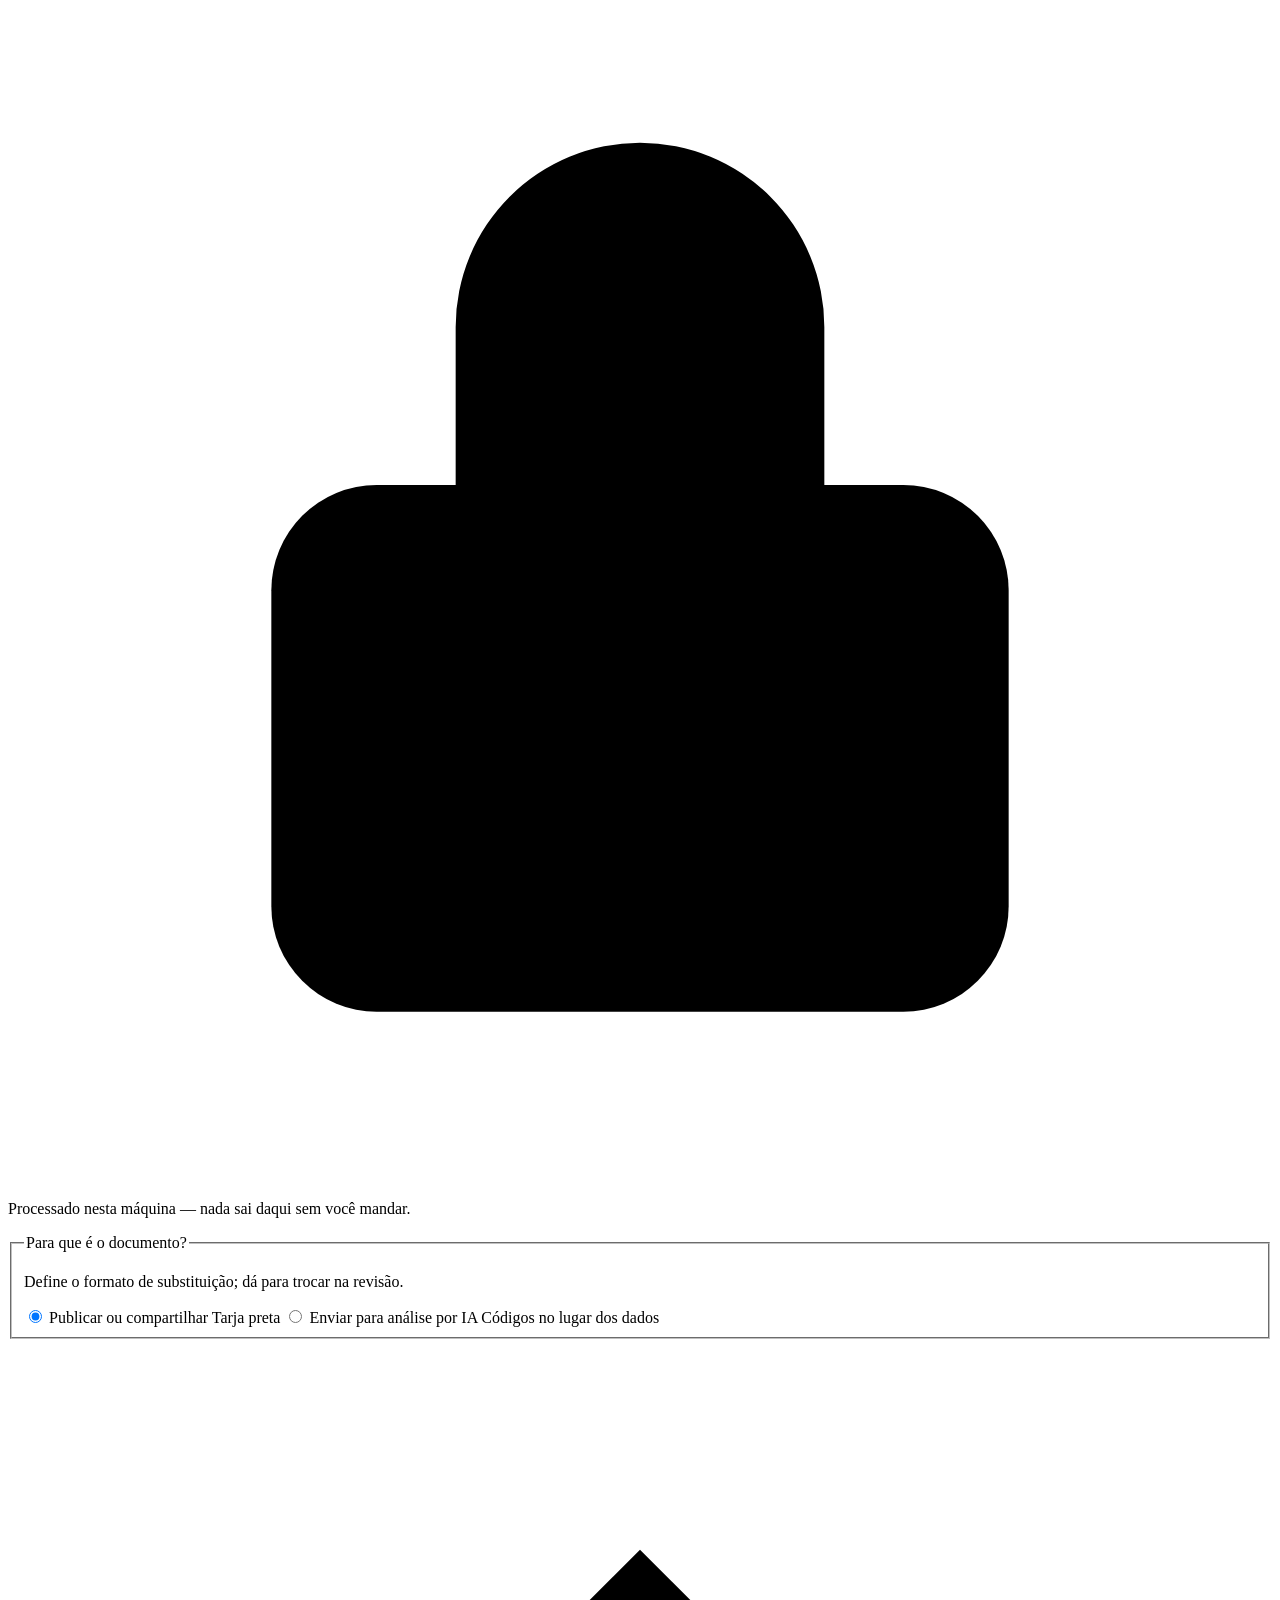
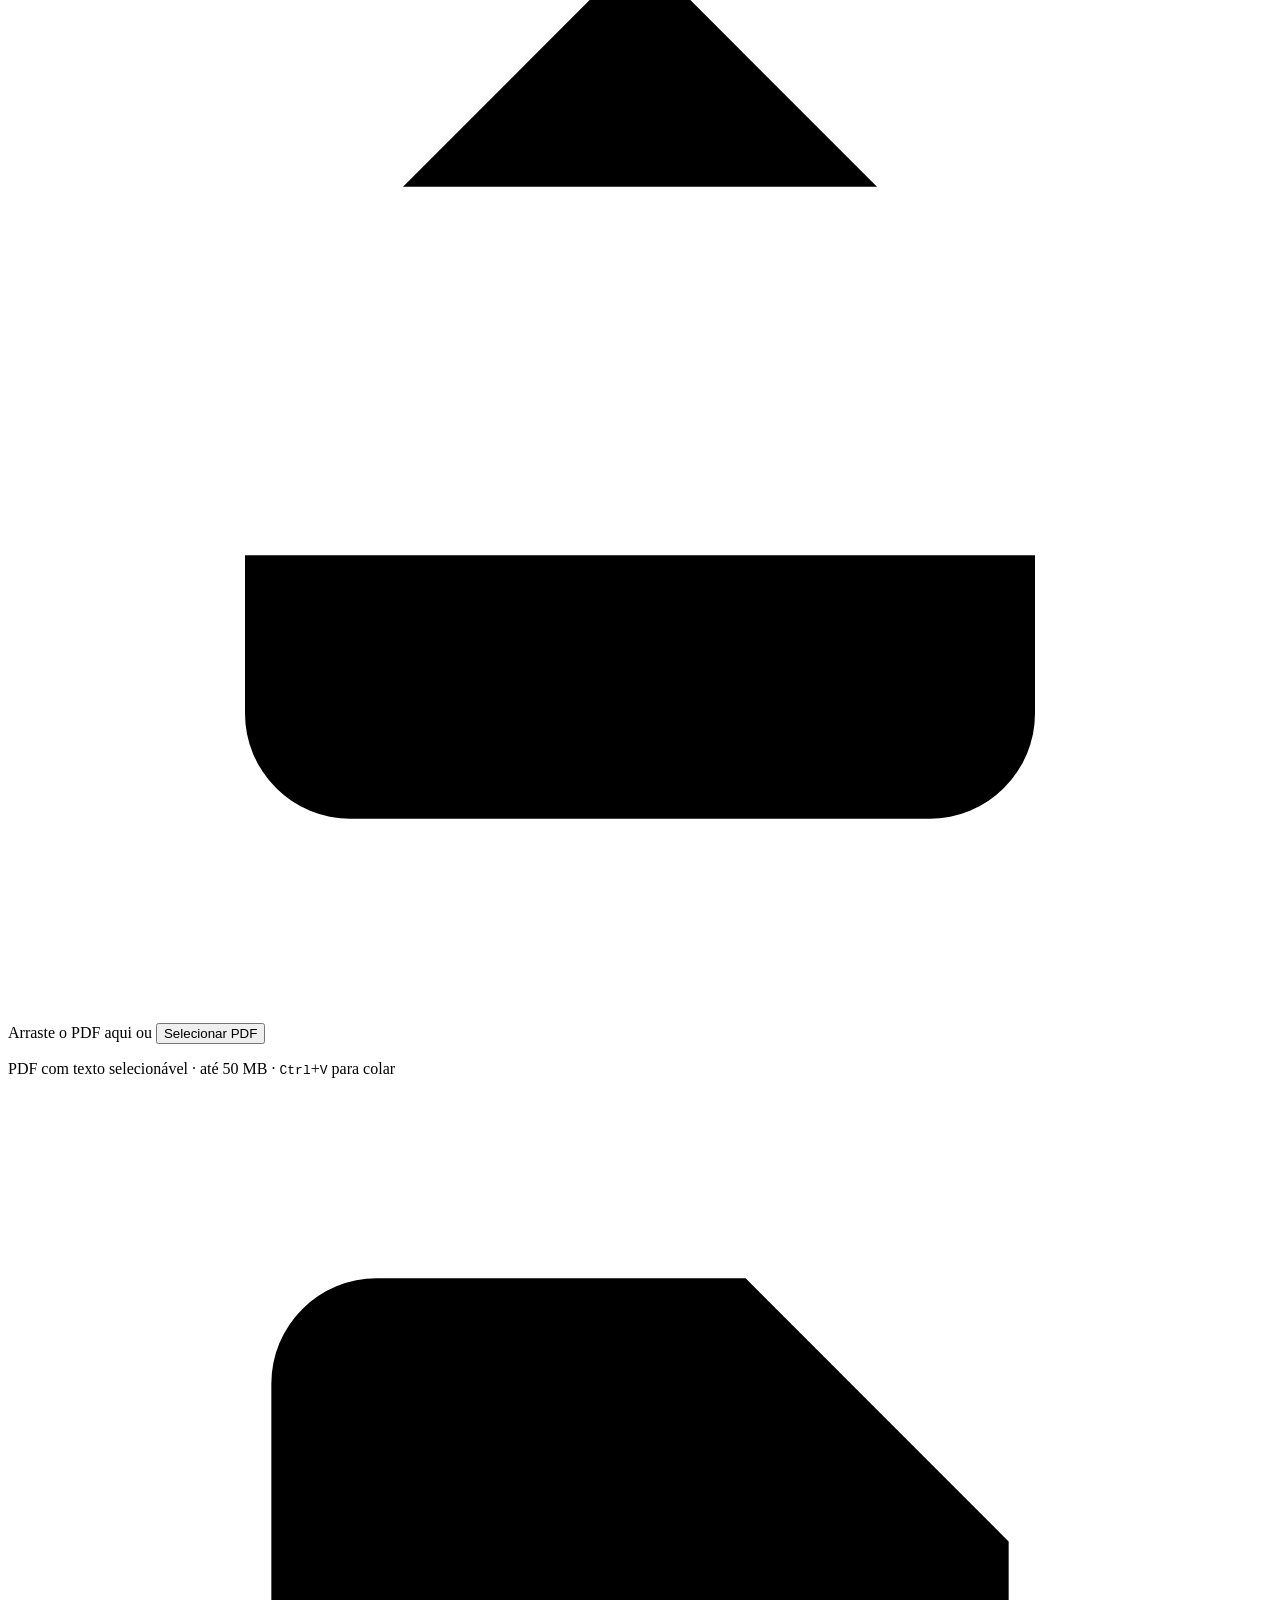
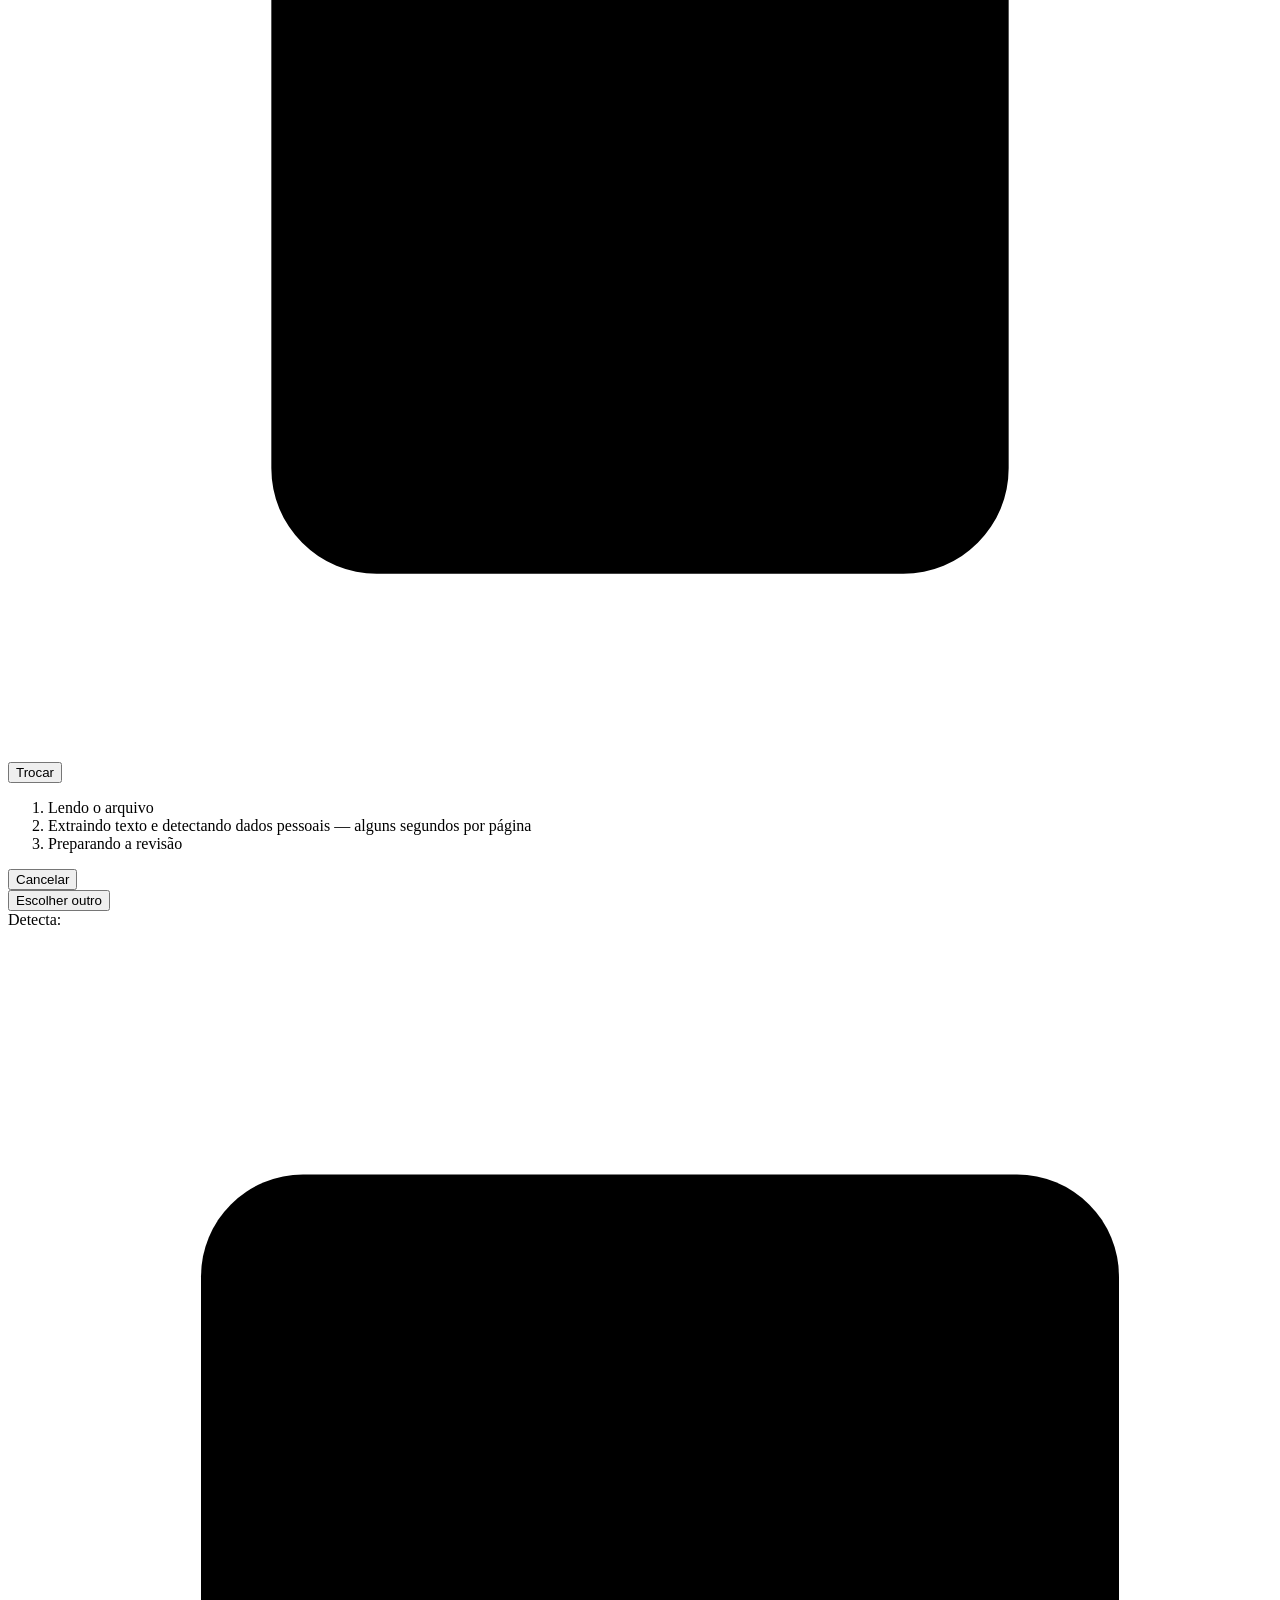
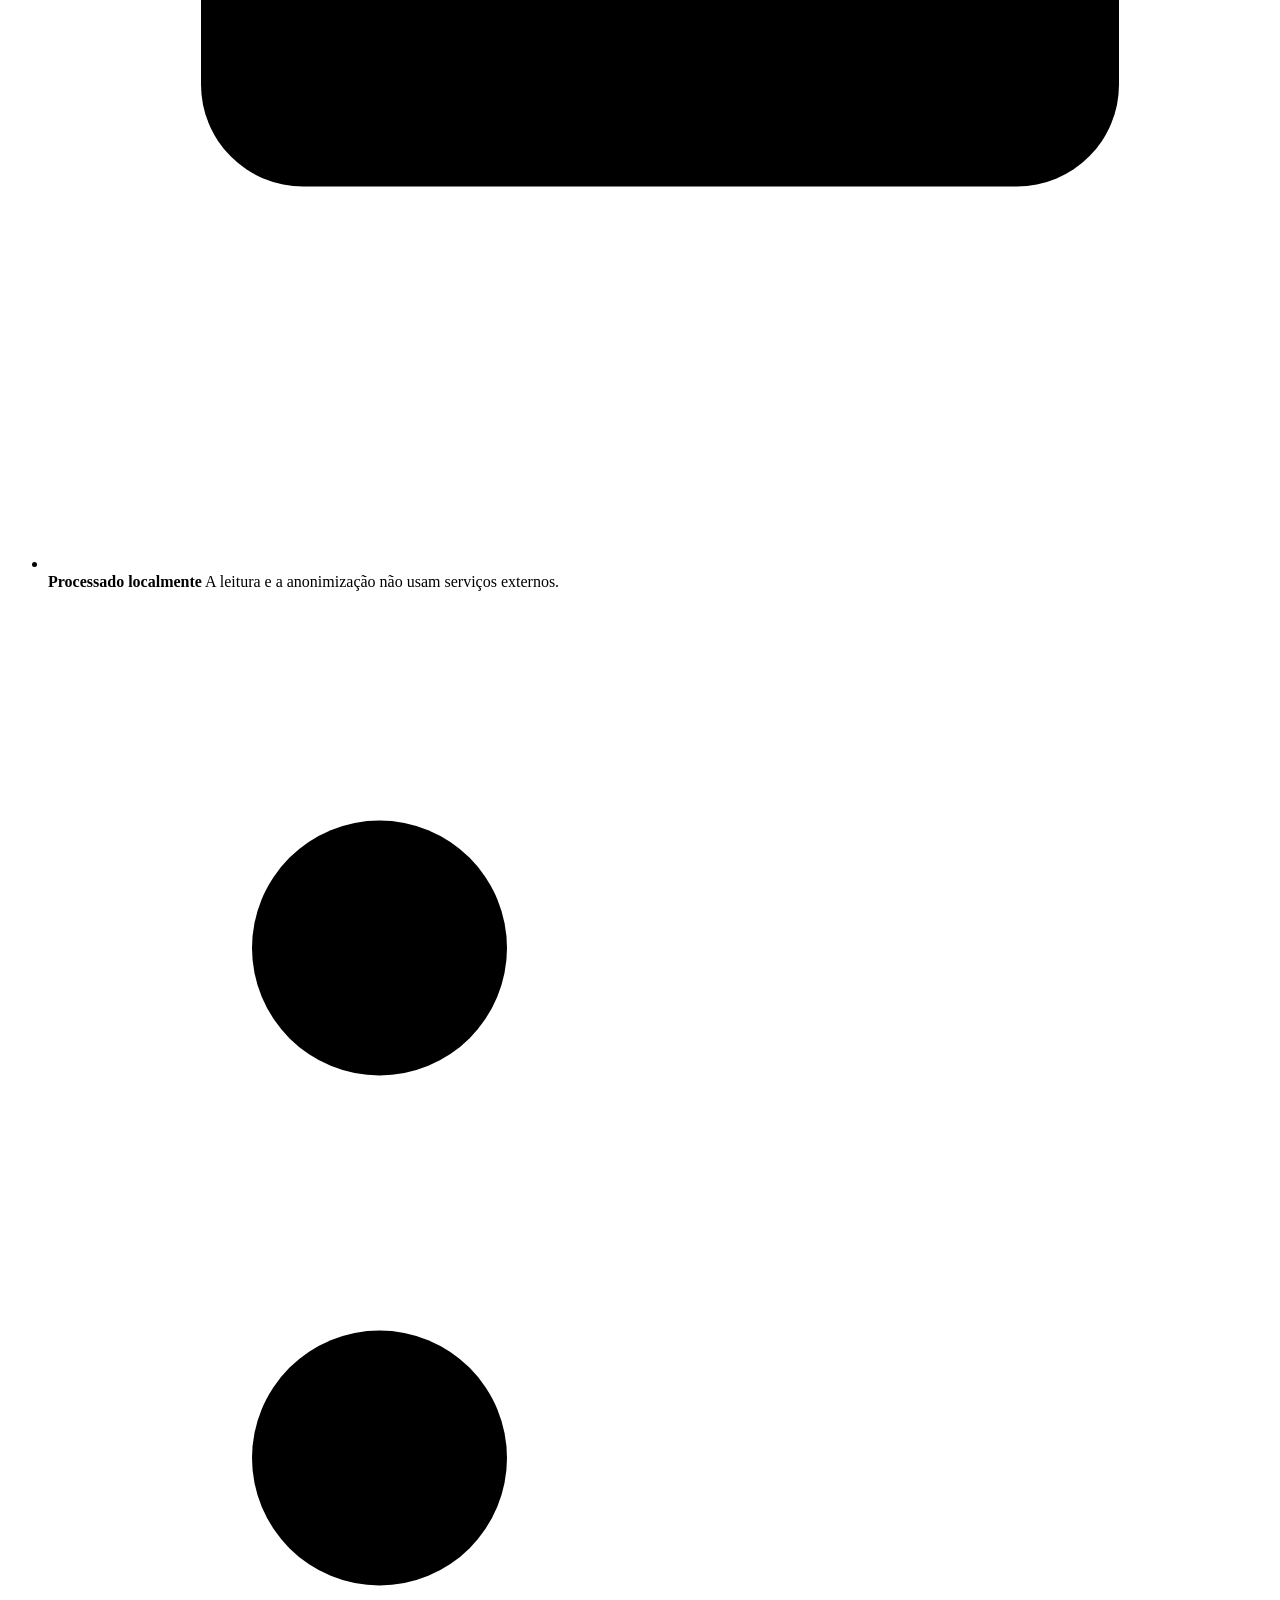
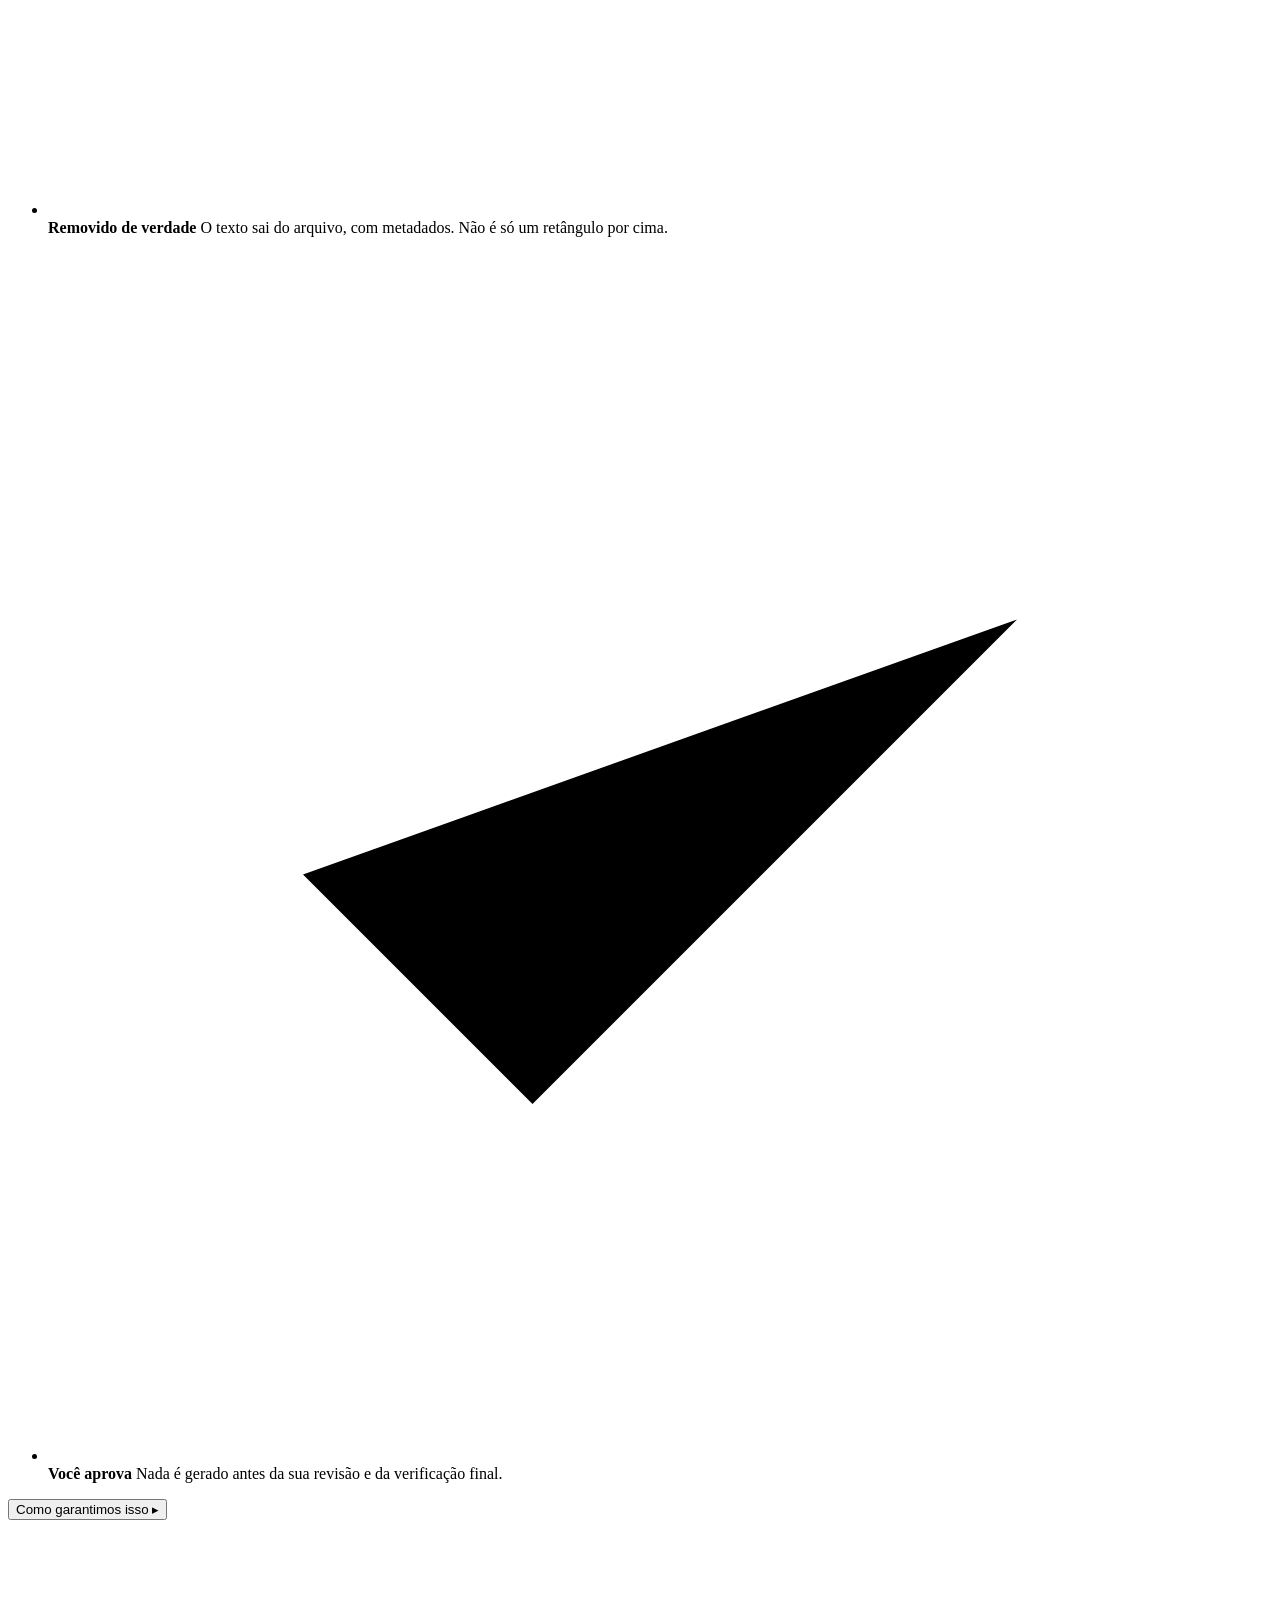
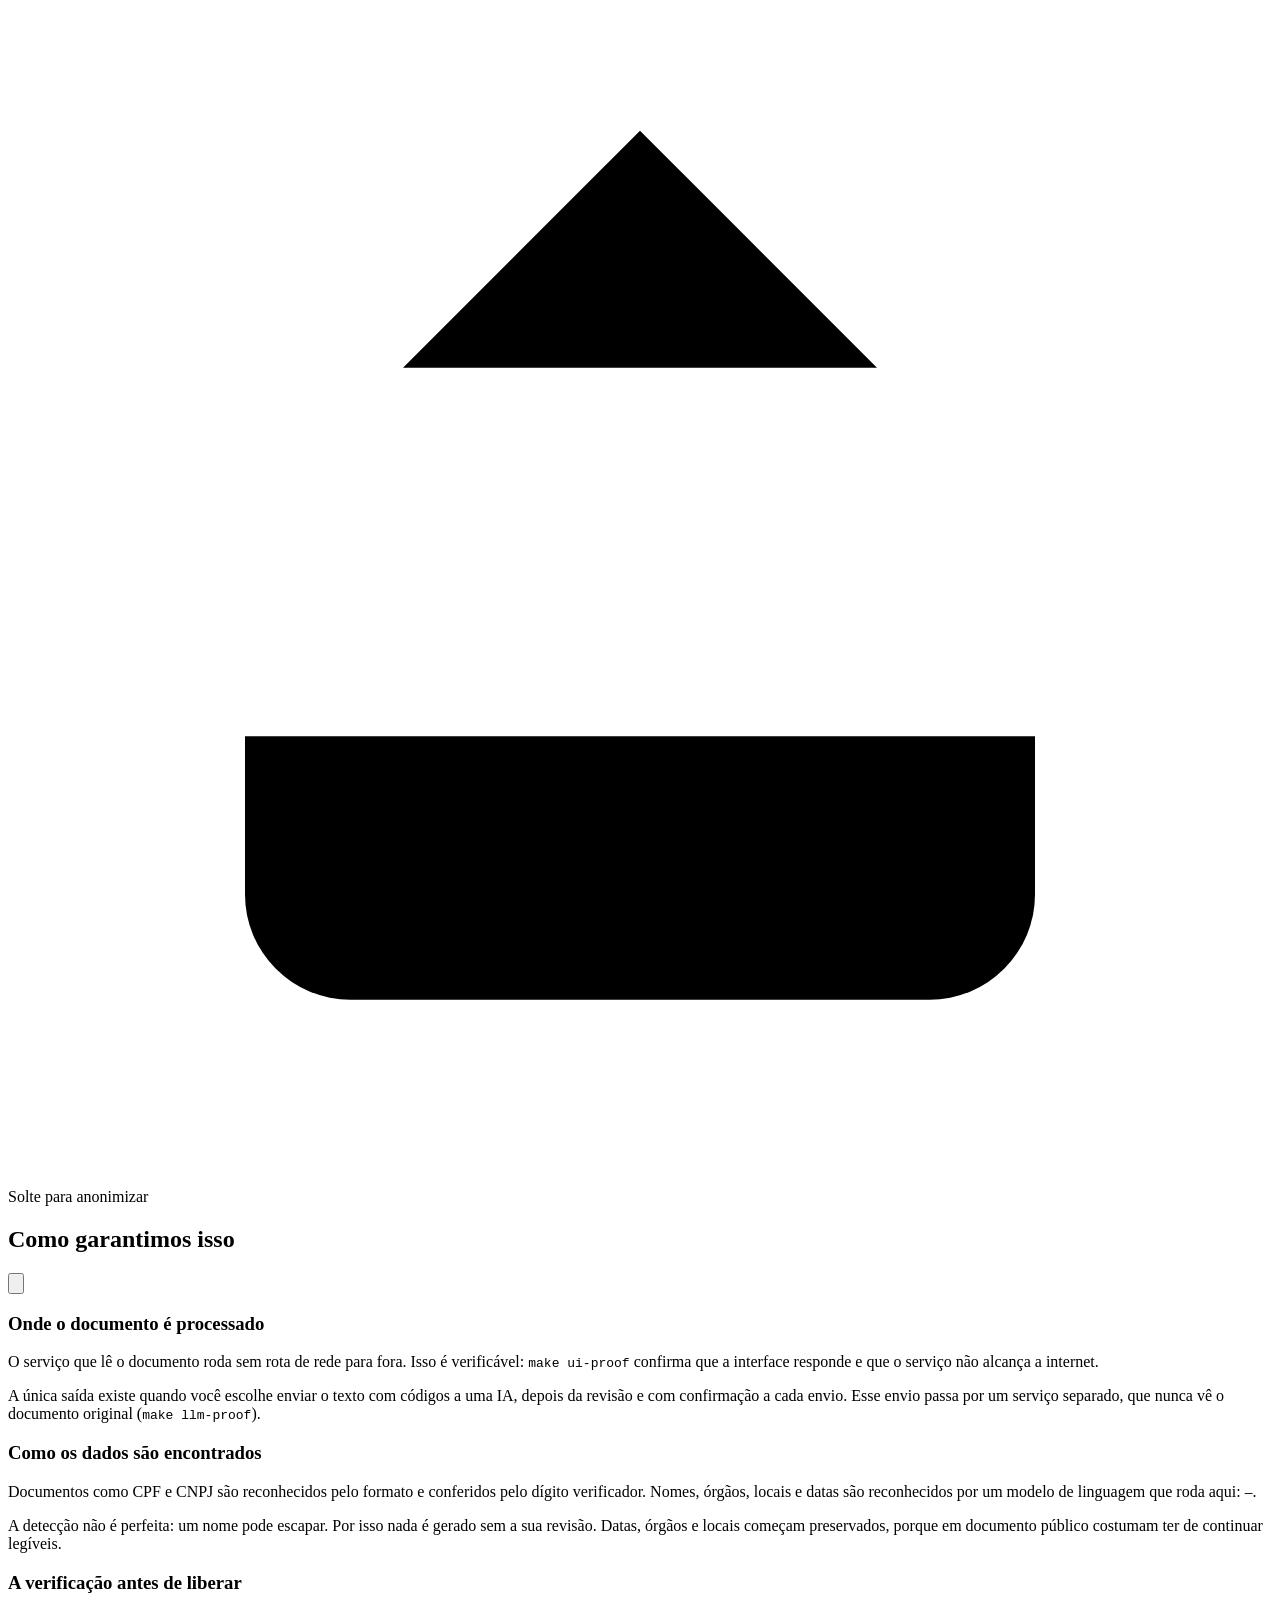
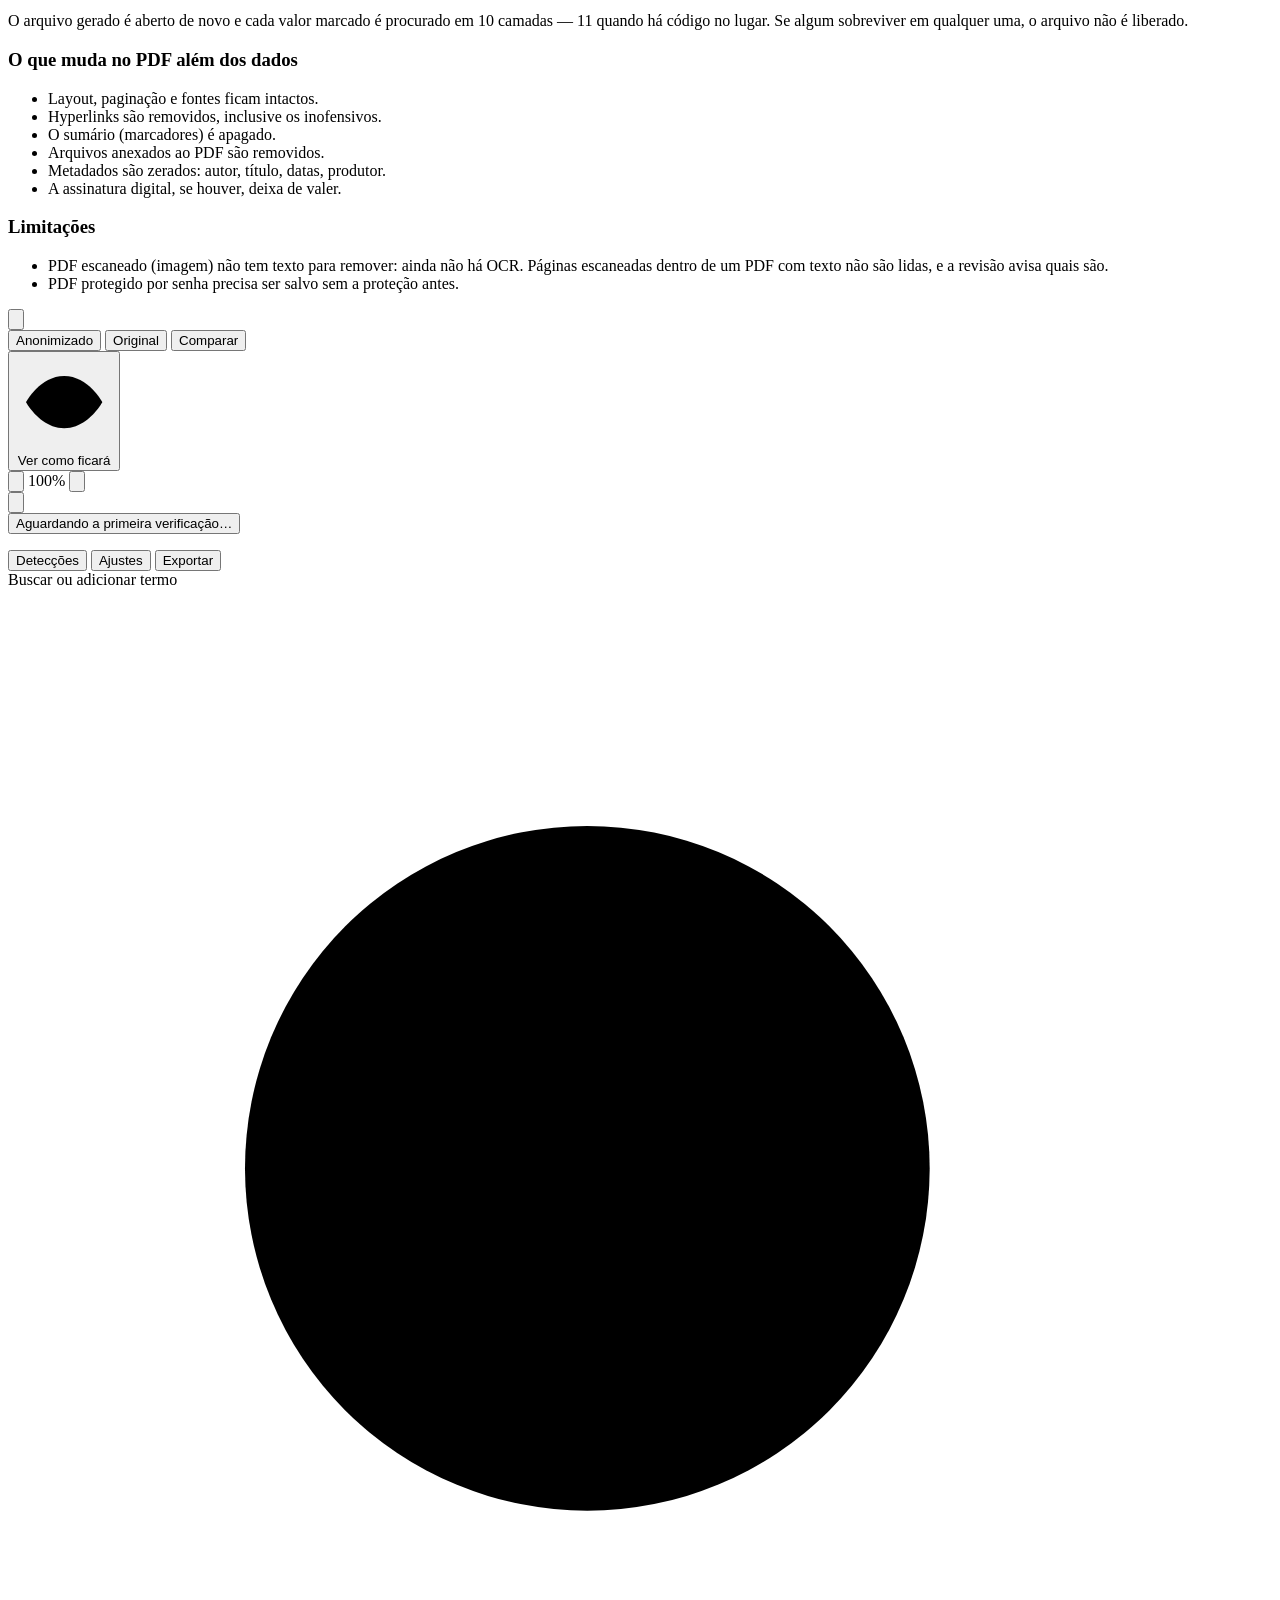
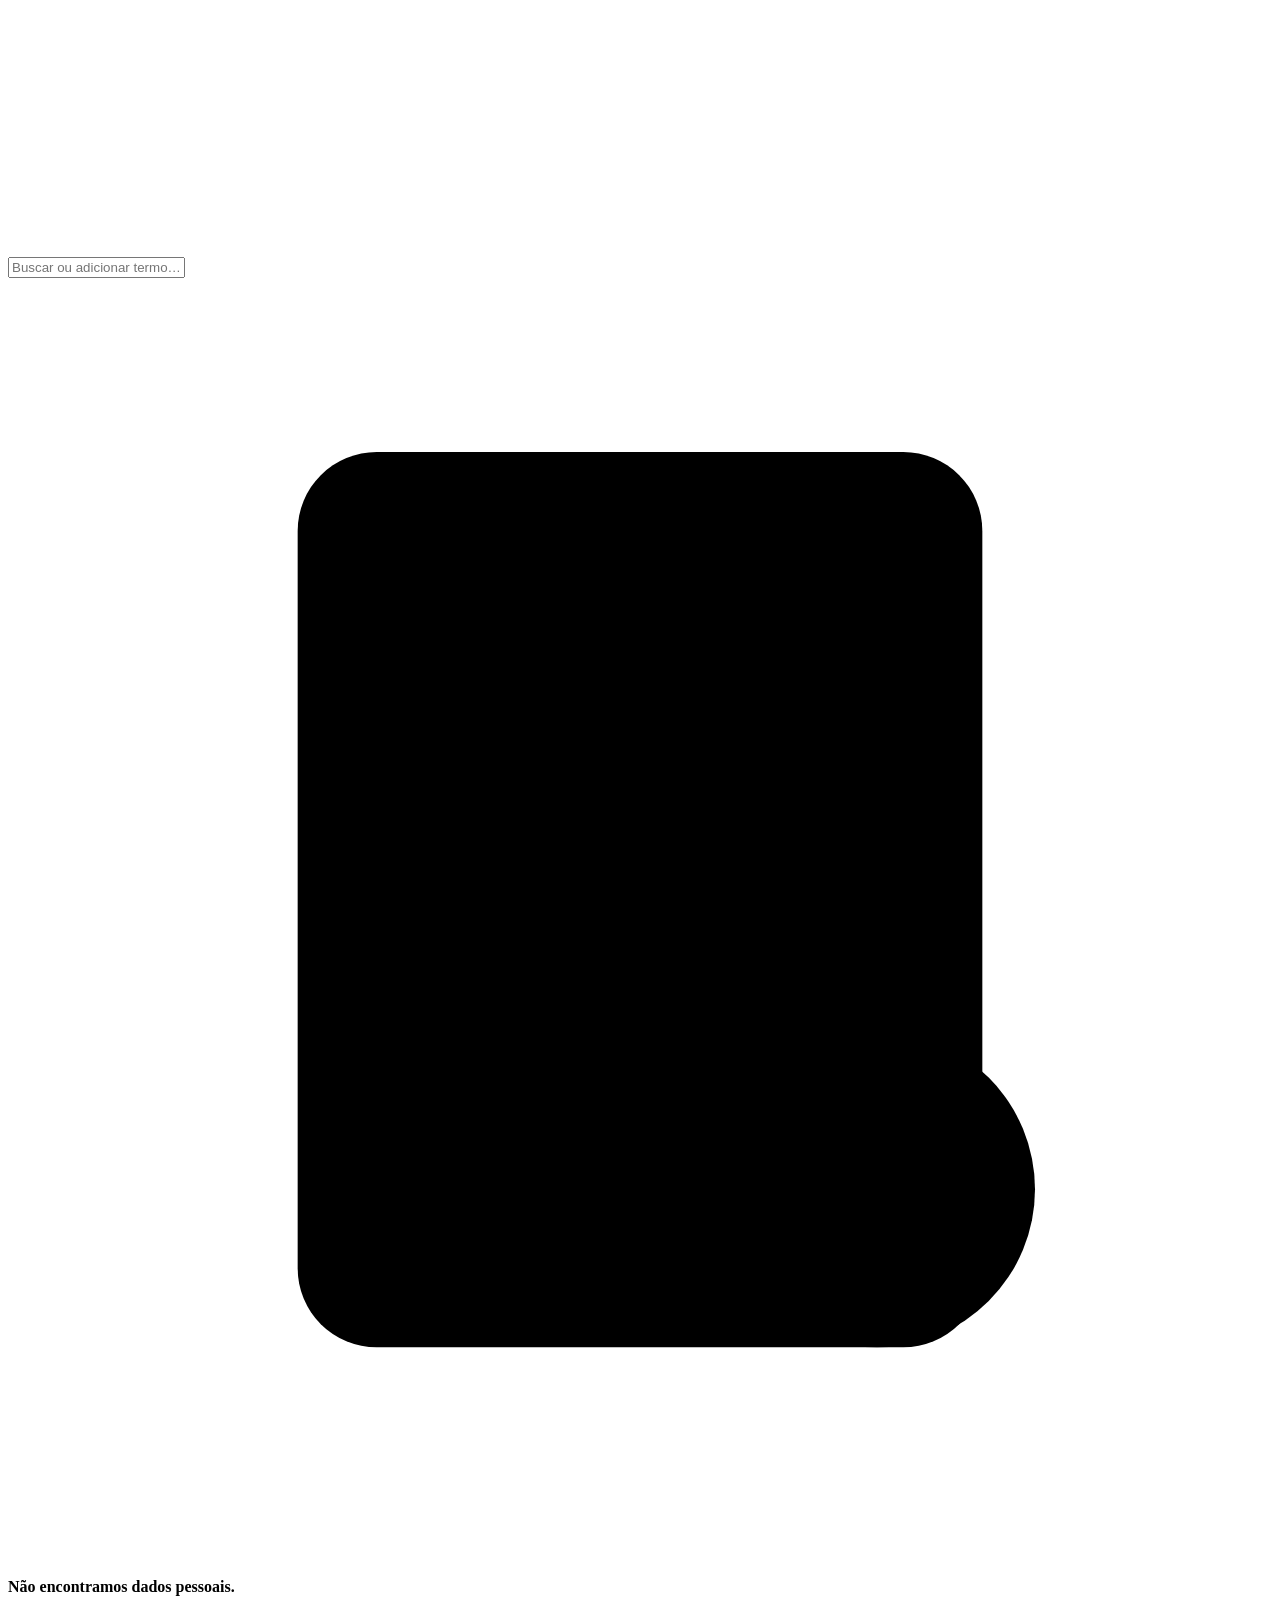
==== commit 7081ca95: "feat: login com sessao no banco, e a tela de revisao enxugada Bloco 2 da Fase 4, mais os ajustes de " ====
--- a/anonimizador-poc/src/anonimizador/web/static/index.html
+++ b/anonimizador-poc/src/anonimizador/web/static/index.html
@@ -25,28 +25,143 @@
     <span class="nome-produto">Anonimizador</span>
   </div>
 
-  <div id="cabecalho-doc" class="arquivo hidden">
+  <!-- Duas acoes de arquivo, visiveis. Eram um menu suspenso atras do nome do
+       documento; o nome foi para o centro da barra do visualizador, e as acoes
+       ficaram aqui com icone e rotulo. Menos um clique para cada uma, e a
+       destrutiva deixa de estar escondida no mesmo lugar da inofensiva. -->
+  <div id="cabecalho-doc" class="acoes-arquivo hidden">
     <span class="separador" aria-hidden="true">·</span>
-    <button id="btn-arquivo" class="botao-arquivo" aria-haspopup="menu"
-            aria-expanded="false" aria-controls="menu-arquivo">
-      <span id="nome-arquivo"></span>
-      <svg class="ic" viewBox="0 0 24 24" aria-hidden="true"><path d="m6 9 6 6 6-6"/></svg>
+    <button id="menu-trocar" class="acao-arquivo" title="Trocar por outro PDF">
+      <svg class="ic" viewBox="0 0 24 24" aria-hidden="true">
+        <path d="M20 11A8 8 0 0 0 6.3 6.3L4 8.5"/><path d="M4 4v4.5h4.5"/>
+        <path d="M4 13a8 8 0 0 0 13.7 4.7L20 15.5"/><path d="M20 20v-4.5h-4.5"/>
+      </svg>
+      <span class="so-largo">Trocar arquivo</span>
     </button>
-    <div id="menu-arquivo" class="menu hidden" role="menu">
-      <button id="menu-trocar" role="menuitem">Trocar arquivo…</button>
-      <button id="btn-descartar" role="menuitem" class="item-perigo">Descartar documento…</button>
-    </div>
+    <button id="btn-descartar" class="acao-arquivo acao-perigo"
+            title="Descartar este documento">
+      <svg class="ic" viewBox="0 0 24 24" aria-hidden="true">
+        <path d="M4.5 7h15"/><path d="M9.5 7V4.5h5V7"/><path d="M6.5 7l1 12.5h9l1-12.5"/>
+      </svg>
+      <span class="so-largo">Descartar</span>
+    </button>
   </div>
 
   <!-- Mesmo componente nas duas telas: na inicial, "Enviar" é a etapa atual. -->
   <ol id="etapas" class="etapas" aria-label="Etapas"></ol>
 
   <div id="topo-acoes" class="topo-acoes">
+    <button id="btn-sair" class="icone-botao hidden" aria-label="Sair da conta"
+            title="Sair">Sair</button>
     <button id="btn-atalhos" class="icone-botao" aria-label="Ajuda e atalhos de teclado"
             aria-haspopup="dialog" aria-controls="popover-atalhos">?</button>
     <button id="btn-principal" class="primario hidden">Aprovar e gerar PDF</button>
   </div>
 </header>
+
+<!-- ------------------------------------------------------------------ -->
+<!-- Tela de entrada. Só existe com `ANON_EXIGIR_LOGIN=1`; em modo local o
+     perímetro é o endereço (127.0.0.1) e esta seção nunca aparece.
+
+     Tela própria e não modal: "não autenticado" é estado do aplicativo
+     inteiro, e um modal sobre a revisão sugeriria que há um documento atrás.
+     Não há "lembrar de mim" — a sessão expira por inatividade em 30 min, e o
+     caso que isso cobre é a estação destravada com documento em claro. -->
+<section id="tela-login" class="tela-envio hidden">
+  <div class="envio envio-estreito">
+
+    <!-- Mesmo esqueleto da tela inicial: cabeça com h1, subtítulo e a pílula
+         de confiança, depois um cartão. A entrada é a primeira coisa que o
+         cliente vê numa apresentação, e parecer outro produto aqui custa mais
+         do que qualquer enfeite compraria.
+
+         Sem imagem decorativa de propósito — ver a nota em estilo.css. -->
+    <div class="envio-cabeca">
+      <h1>Entrar</h1>
+      <p class="subtitulo">
+        Este servidor pede identificação. Seus documentos ficam visíveis só
+        para você.
+      </p>
+      <p class="selo-confianca">
+        <svg class="ic" viewBox="0 0 24 24" aria-hidden="true">
+          <rect x="5" y="10.5" width="14" height="10" rx="2"/><path d="M8.5 10.5V7.5a3.5 3.5 0 0 1 7 0v3"/>
+        </svg>
+        Processado nesta máquina — nada sai daqui sem você mandar.
+      </p>
+    </div>
+
+    <form id="form-entrar" class="cartao-envio cartao-entrada" autocomplete="on">
+      <label class="campo">
+        <span>E-mail</span>
+        <span class="campo-busca">
+          <input id="login-email" type="email" name="email" required
+                 autocomplete="username" autocapitalize="none"
+                 spellcheck="false" placeholder="voce@exemplo.org">
+        </span>
+      </label>
+
+      <label class="campo">
+        <span>Senha</span>
+        <span class="campo-busca">
+          <input id="login-senha" type="password" name="senha" required
+                 autocomplete="current-password">
+        </span>
+      </label>
+
+      <p id="login-erro" class="aviso-entrada hidden" role="alert"></p>
+
+      <button id="btn-entrar" type="submit" class="primario largo">Entrar</button>
+
+      <p class="nota-entrada">
+        Sem conta? Quem administra este servidor cria a sua — não há cadastro
+        automático, e isso é deliberado.
+      </p>
+    </form>
+
+    <!-- Primeiro acesso cai aqui direto, sem passar pela tela principal: sem
+         essa trava a senha temporária vira permanente, que é o modo de falha
+         padrão de todo provisionamento sem e-mail. -->
+    <form id="form-trocar" class="cartao-envio cartao-entrada hidden" autocomplete="on">
+      <div class="cabeca-cartao">
+        <strong>Escolha sua senha</strong>
+        <span class="auxiliar">
+          A senha que você recebeu vale só para este primeiro acesso.
+        </span>
+      </div>
+
+      <label class="campo">
+        <span>Senha que você recebeu</span>
+        <span class="campo-busca">
+          <input id="troca-atual" type="password" required
+                 autocomplete="current-password">
+        </span>
+      </label>
+
+      <label class="campo">
+        <span>Senha nova</span>
+        <span class="campo-busca">
+          <input id="troca-nova" type="password" required minlength="12"
+                 autocomplete="new-password">
+        </span>
+        <small>Pelo menos 12 caracteres.</small>
+      </label>
+
+      <label class="campo">
+        <span>Repita a senha nova</span>
+        <span class="campo-busca">
+          <input id="troca-repete" type="password" required minlength="12"
+                 autocomplete="new-password">
+        </span>
+      </label>
+
+      <p id="troca-erro" class="aviso-entrada hidden" role="alert"></p>
+
+      <button id="btn-trocar" type="submit" class="primario largo">
+        Trocar senha e continuar
+      </button>
+    </form>
+  </div>
+</section>
 
 <!-- ------------------------------------------------------------------ -->
 <!-- Tela inicial. Fala com quem vai anonimizar um processo: nome de modelo,
@@ -296,6 +411,14 @@
 
       <div class="espaco"></div>
 
+      <!-- Nome do documento, ao centro. Truncado com reticencias no inicio
+           (`direction: rtl` no CSS), para a extensao continuar visivel: num
+           nome longo, "...processo-2026.pdf" diz mais que
+           "Processo administrativo nu...". -->
+      <span id="nome-arquivo" class="nome-documento so-largo" title=""></span>
+
+      <div class="espaco"></div>
+
       <div class="zoom" role="group" aria-label="Zoom">
         <button id="btn-zoom-menos" class="icone-botao" aria-label="Diminuir zoom">
           <svg class="ic" viewBox="0 0 24 24" aria-hidden="true"><path d="M5 12h14"/></svg>
@@ -342,19 +465,16 @@
 
     <!-- ============================ Detecções ============================ -->
     <div id="painel-deteccoes" class="painel" role="tabpanel" aria-labelledby="aba-deteccoes">
-      <div class="resumo">
-        <p id="resumo-deteccoes" class="resumo-titulo"></p>
-        <div class="progresso-revisao">
-          <div class="barra" role="progressbar" id="barra-revisao"
-               aria-valuemin="0" aria-valuemax="0" aria-valuenow="0"
-               aria-label="Ocorrências revisadas"><span id="barra-revisao-cheia"></span></div>
-          <span id="texto-revisao" class="auxiliar"></span>
-        </div>
-        <div class="navegacao">
-          <button id="btn-anterior" class="secundario pequeno" title="Anterior (K ou ↑)">‹ anterior</button>
-          <button id="btn-proximo" class="secundario pequeno" title="Próximo (J ou ↓)">próximo ›</button>
-        </div>
-      </div>
+      <!-- A aba abre direto na busca, de propósito. Saíram daqui, em
+           2026-11-03, a contagem, a barra de "N de M revisados" e os botões
+           anterior/próximo: a barra media quantos itens foram *visitados*, o
+           que não é o mesmo que revisados, e dava sensação de progresso que o
+           sistema não tinha como aferir. A navegação por teclado (J/K)
+           continua, documentada no painel de atalhos.
+
+           O que importa — o que vai ser anonimizado e se sobrou vazamento —
+           é dito pelo selo de verificação e pela lista abaixo, que são
+           medidos de verdade. -->
 
       <div class="busca">
         <label for="termo" class="rotulo-visivel-leitor">Buscar ou adicionar termo</label>
@@ -458,17 +578,12 @@
             <span class="saida-ajuda">O mesmo documento, com os dados removidos do arquivo.</span>
           </div>
 
-          <div class="cartao-saida">
-            <label class="saida-linha">
-              <input type="checkbox" id="saida-texto">
-              <span class="saida-titulo">Texto com códigos para IA</span>
-            </label>
-            <span class="saida-ajuda">
-              Uma versão em texto, com um código no lugar de cada dado marcado —
-              em todos, inclusive onde o PDF ficou em tarja. Gerada aqui, sem rede.
-            </span>
-            <button id="btn-previa-texto" class="secundario pequeno">Pré-visualizar texto</button>
-          </div>
+          <!-- O texto com codigos saiu das saidas em 2026-11-03: quem envia
+               para a IA nao precisa do arquivo na mao, e o envio gera o texto
+               por conta propria. O artefato CONTINUA existindo no servidor,
+               com gate proprio (`verify_texto`), porque e dele que o envio
+               vive — e a previa abaixo continua, porque o aviso de
+               consentimento manda ler o texto antes de enviar. -->
 
           <div class="cartao-saida" id="cartao-ia">
             <label class="saida-linha">
@@ -496,7 +611,6 @@
             <summary>Ler o texto que será enviado</summary>
             <pre id="texto-previa"></pre>
           </details>
-          <a id="link-texto" class="link-download" href="#">Baixar o texto (.txt)</a>
         </div>
 
         <!-- Envio a LLM externa (goal-fase-3 §2.9, docs/05 §2.6). So aparece
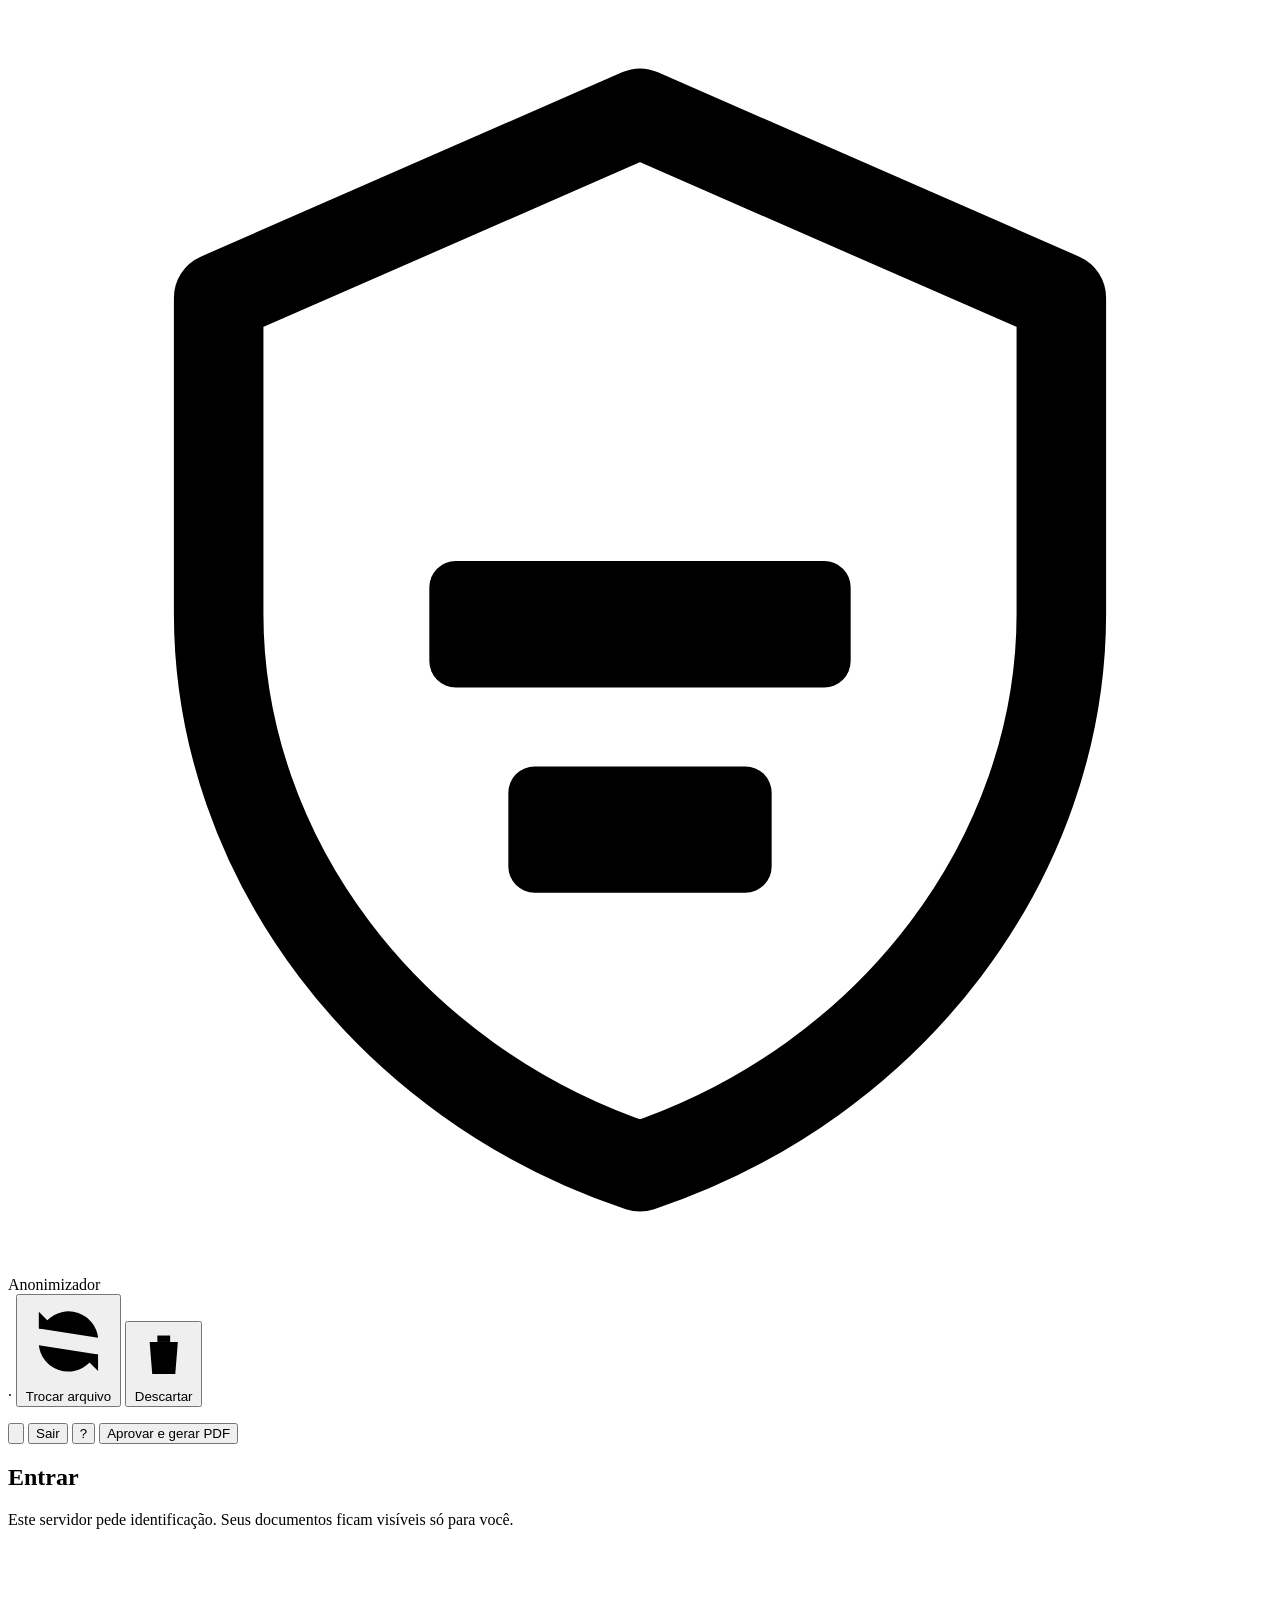
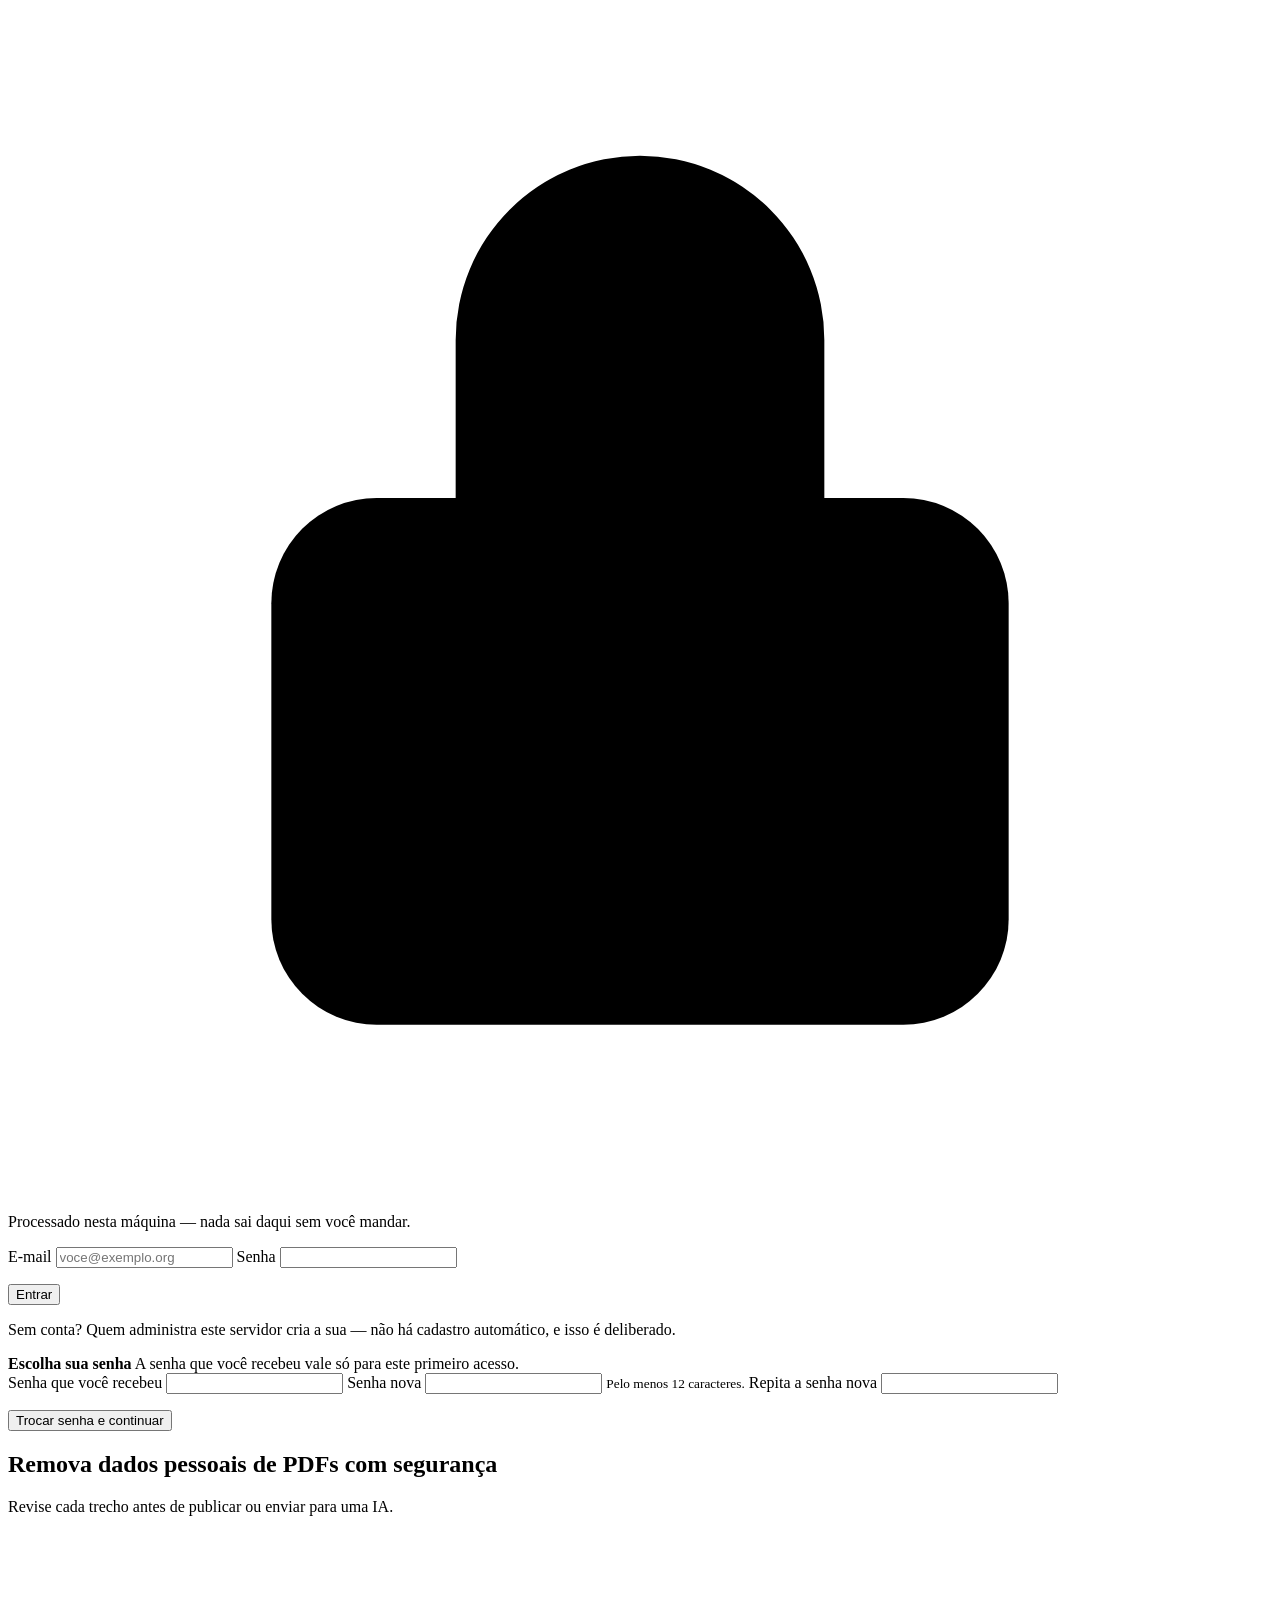
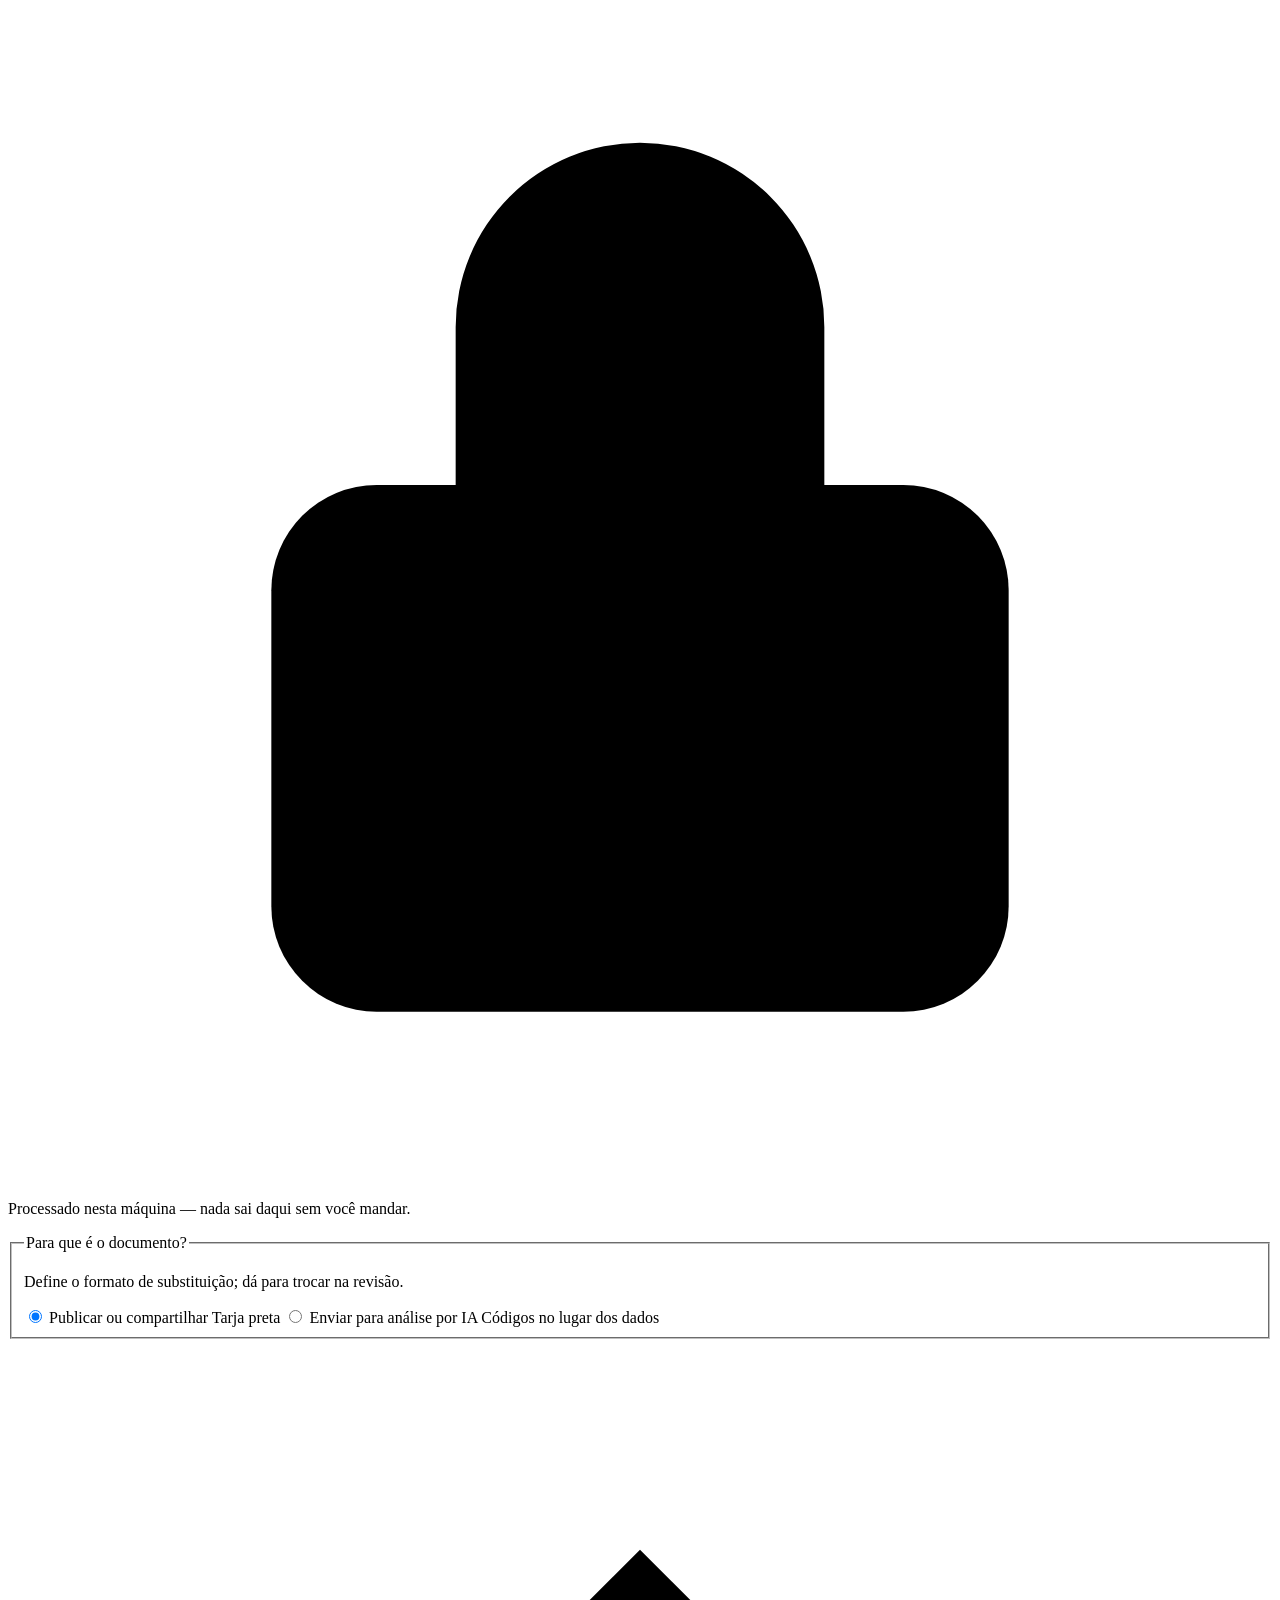
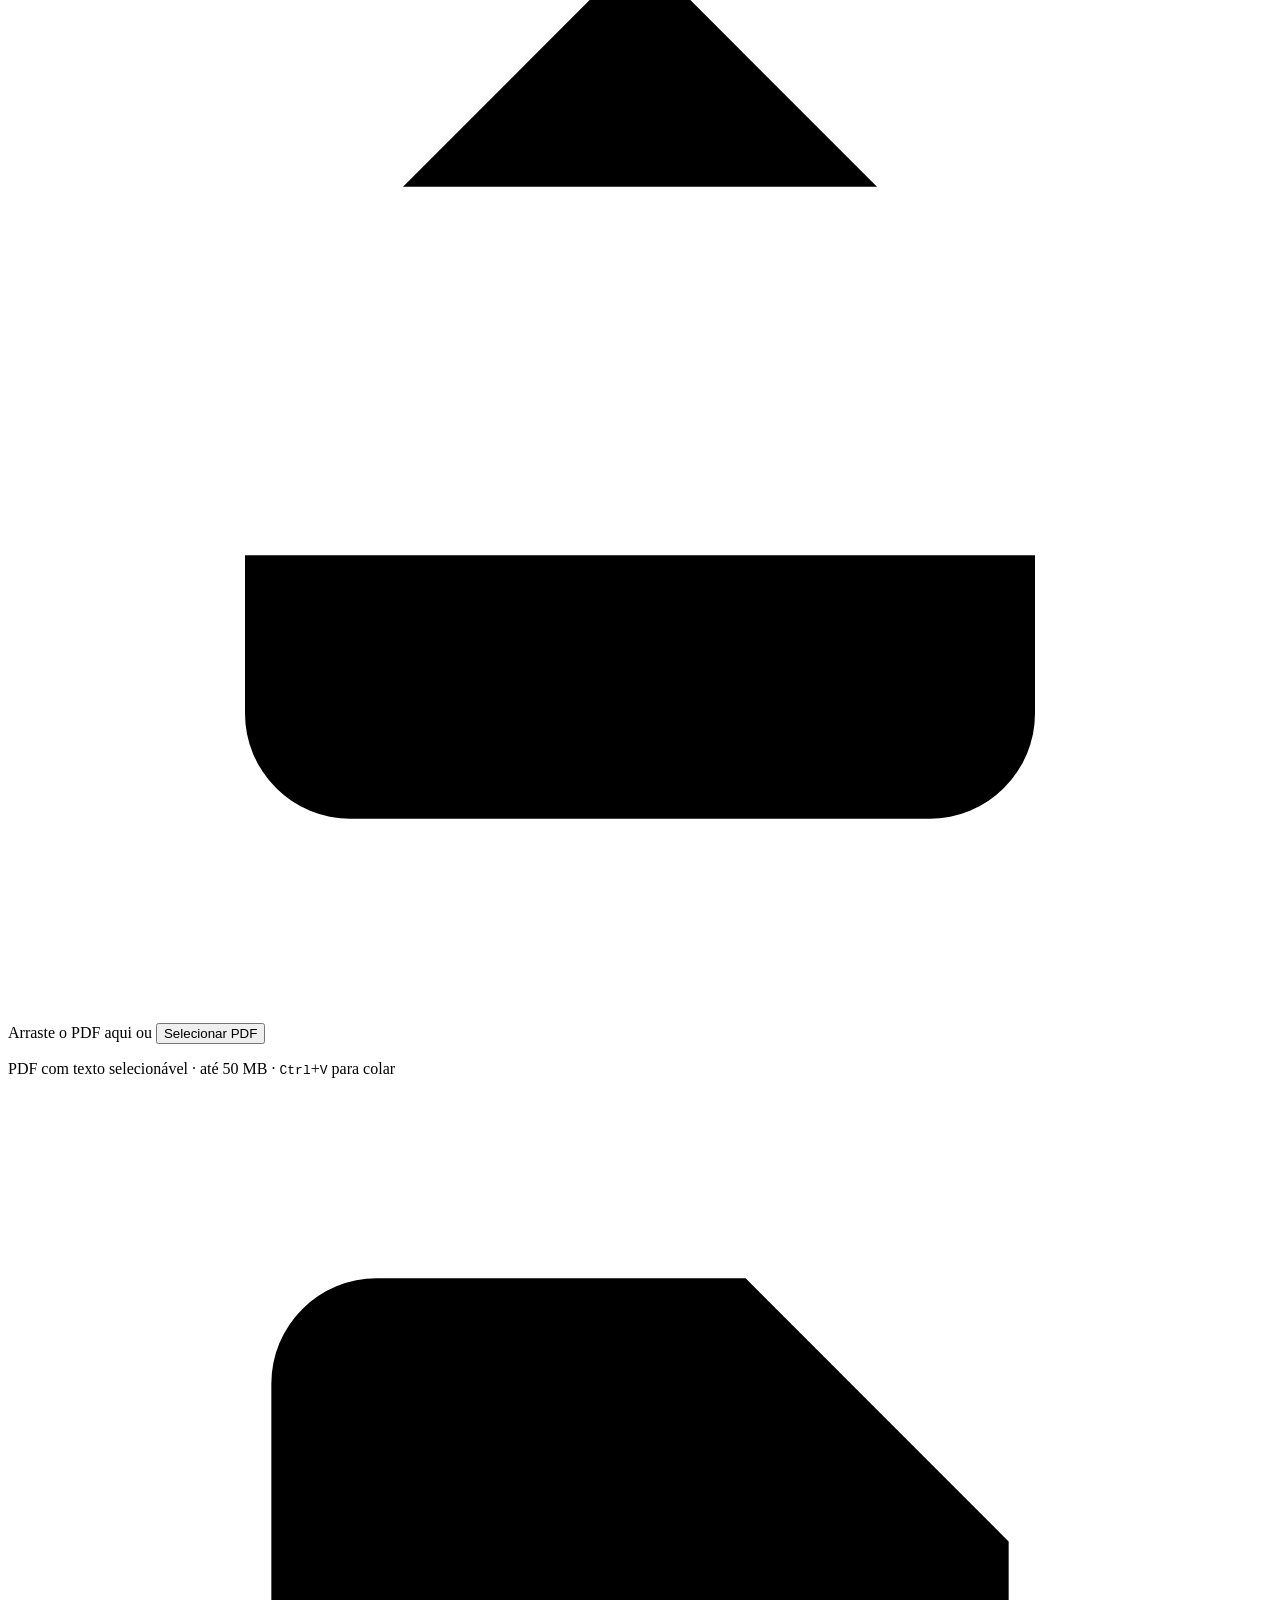
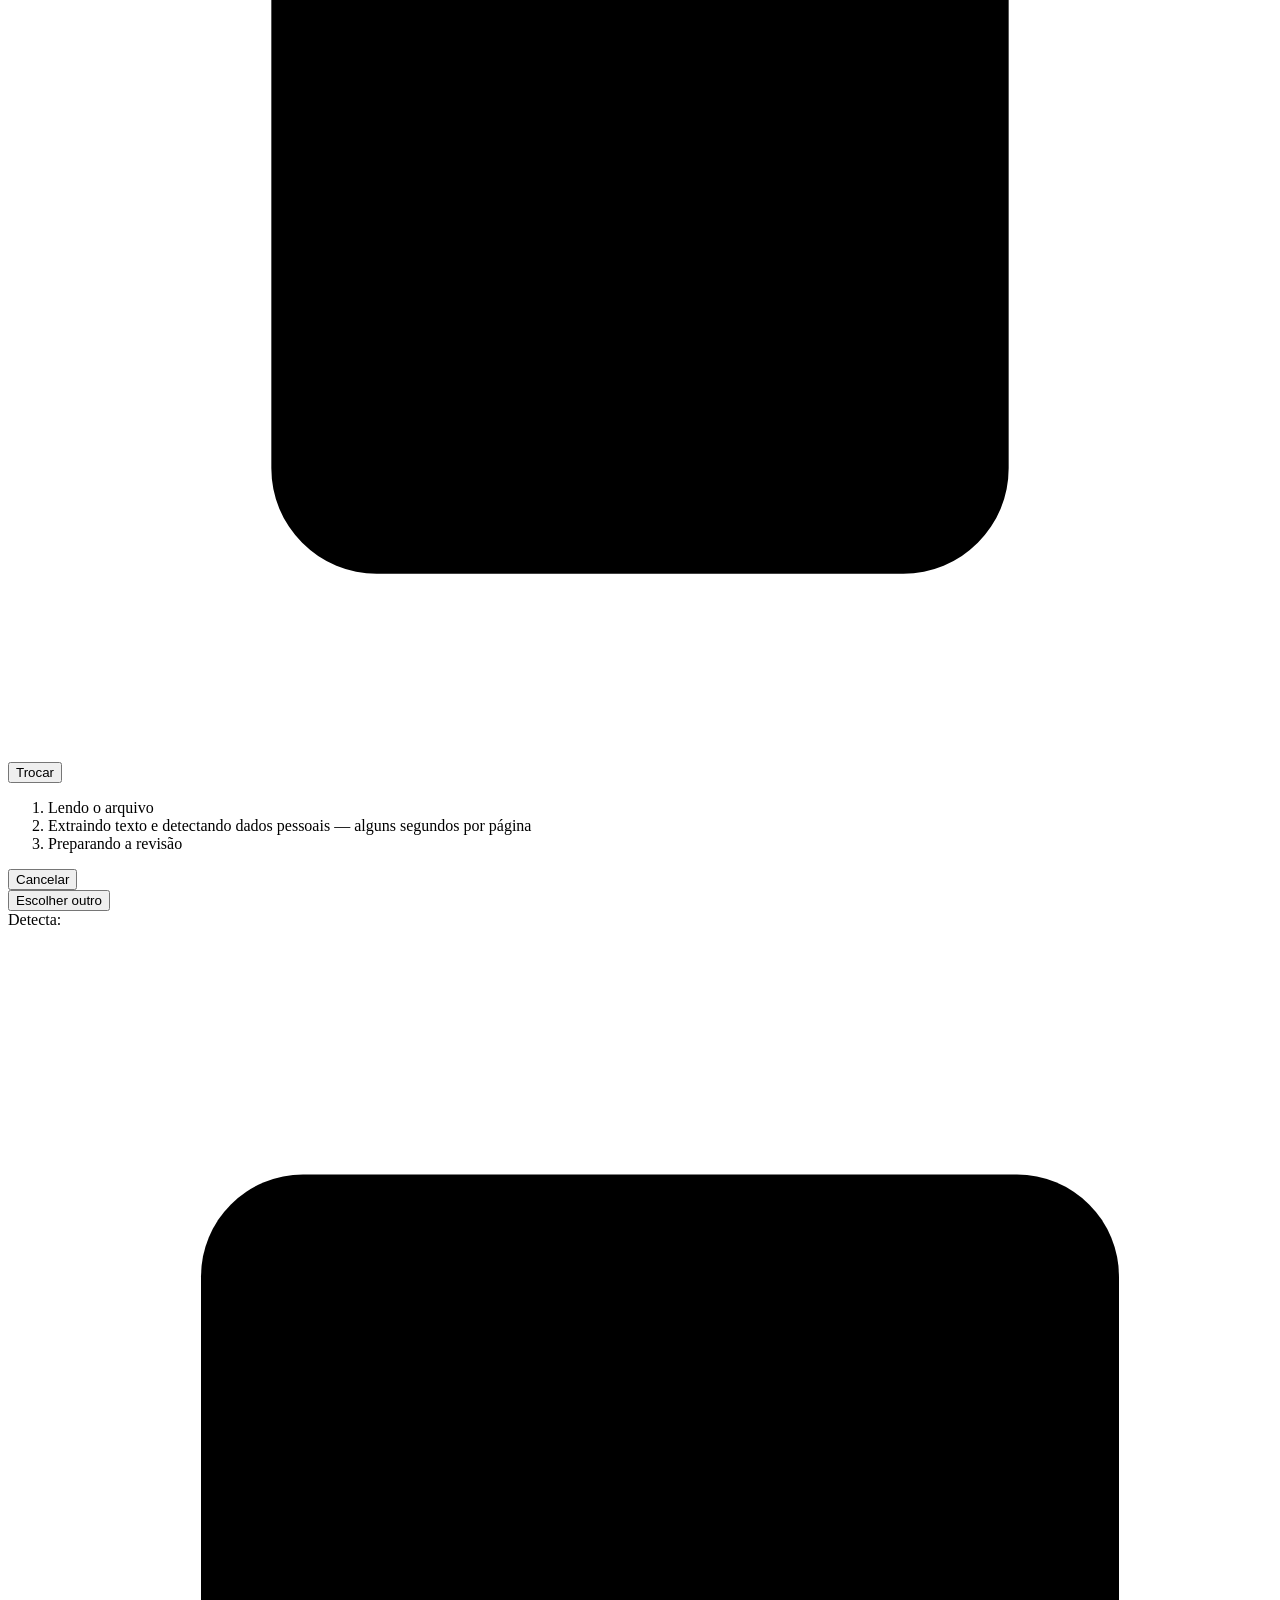
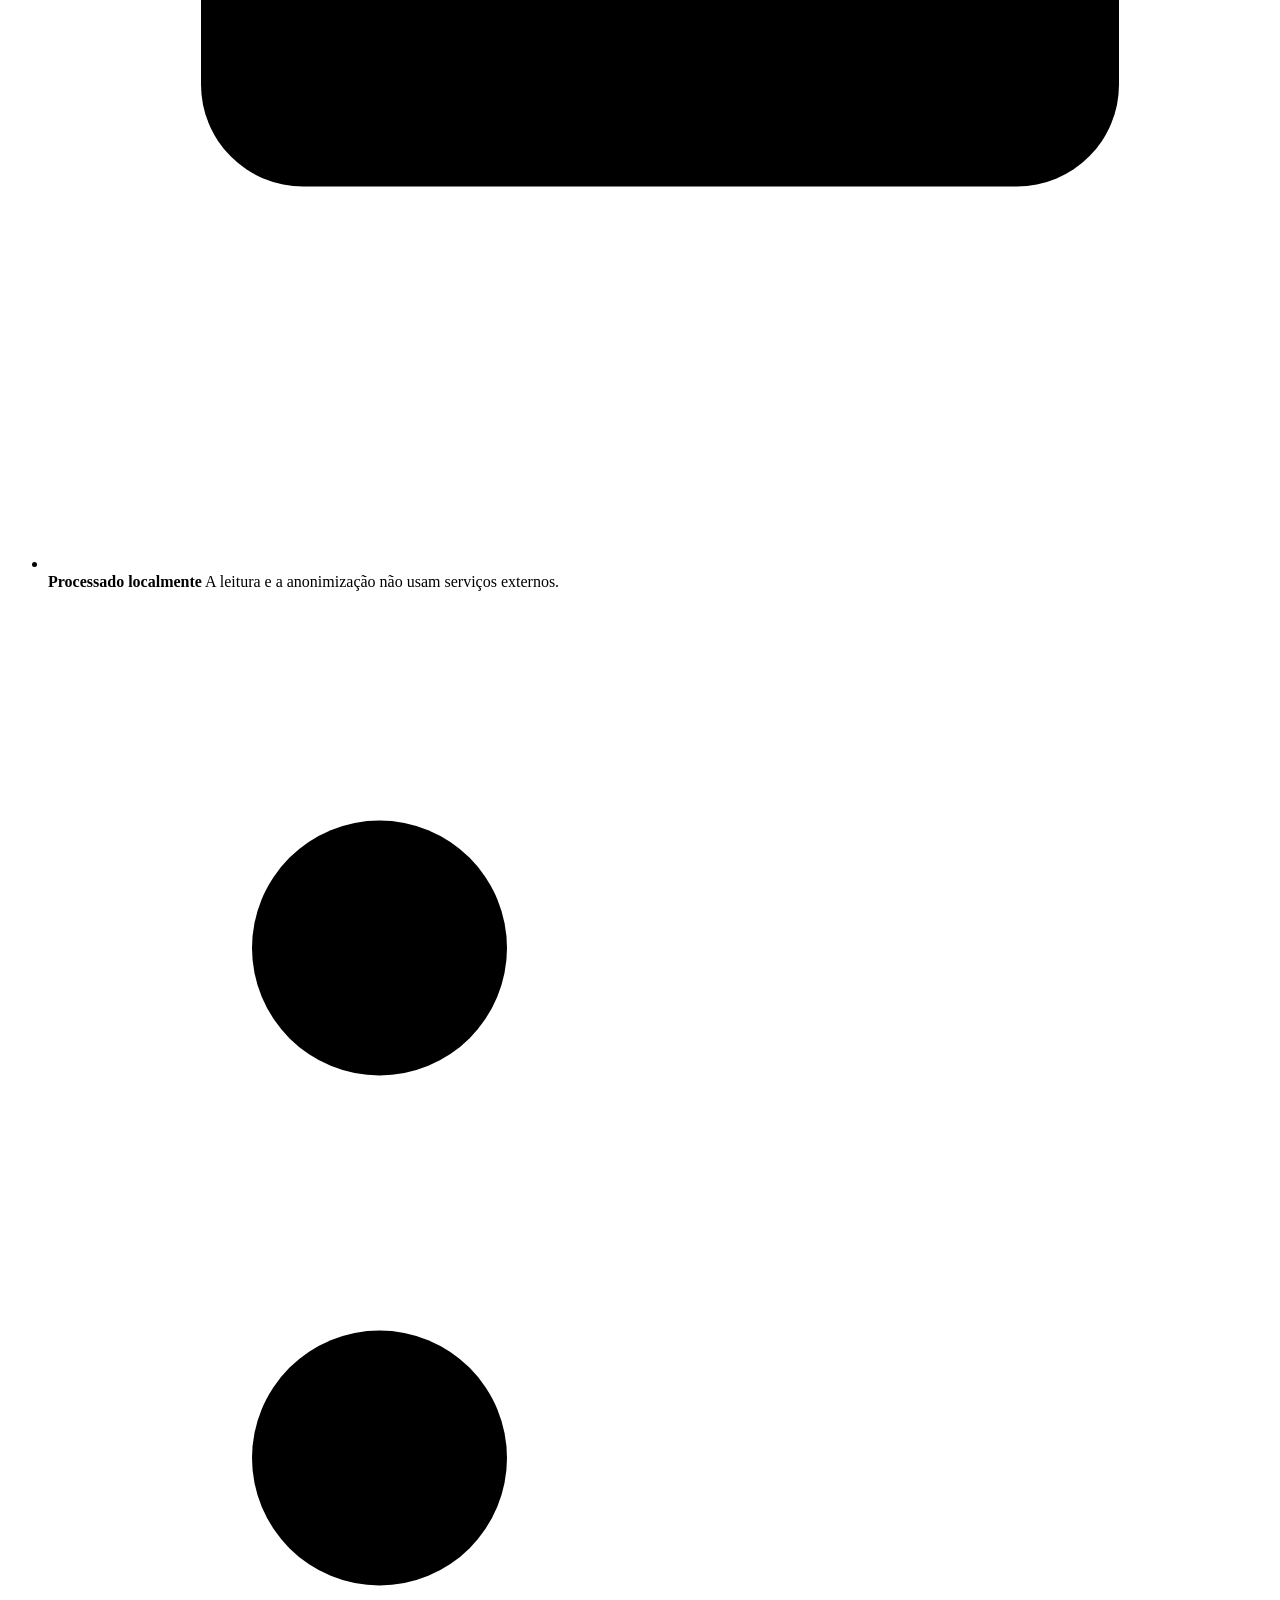
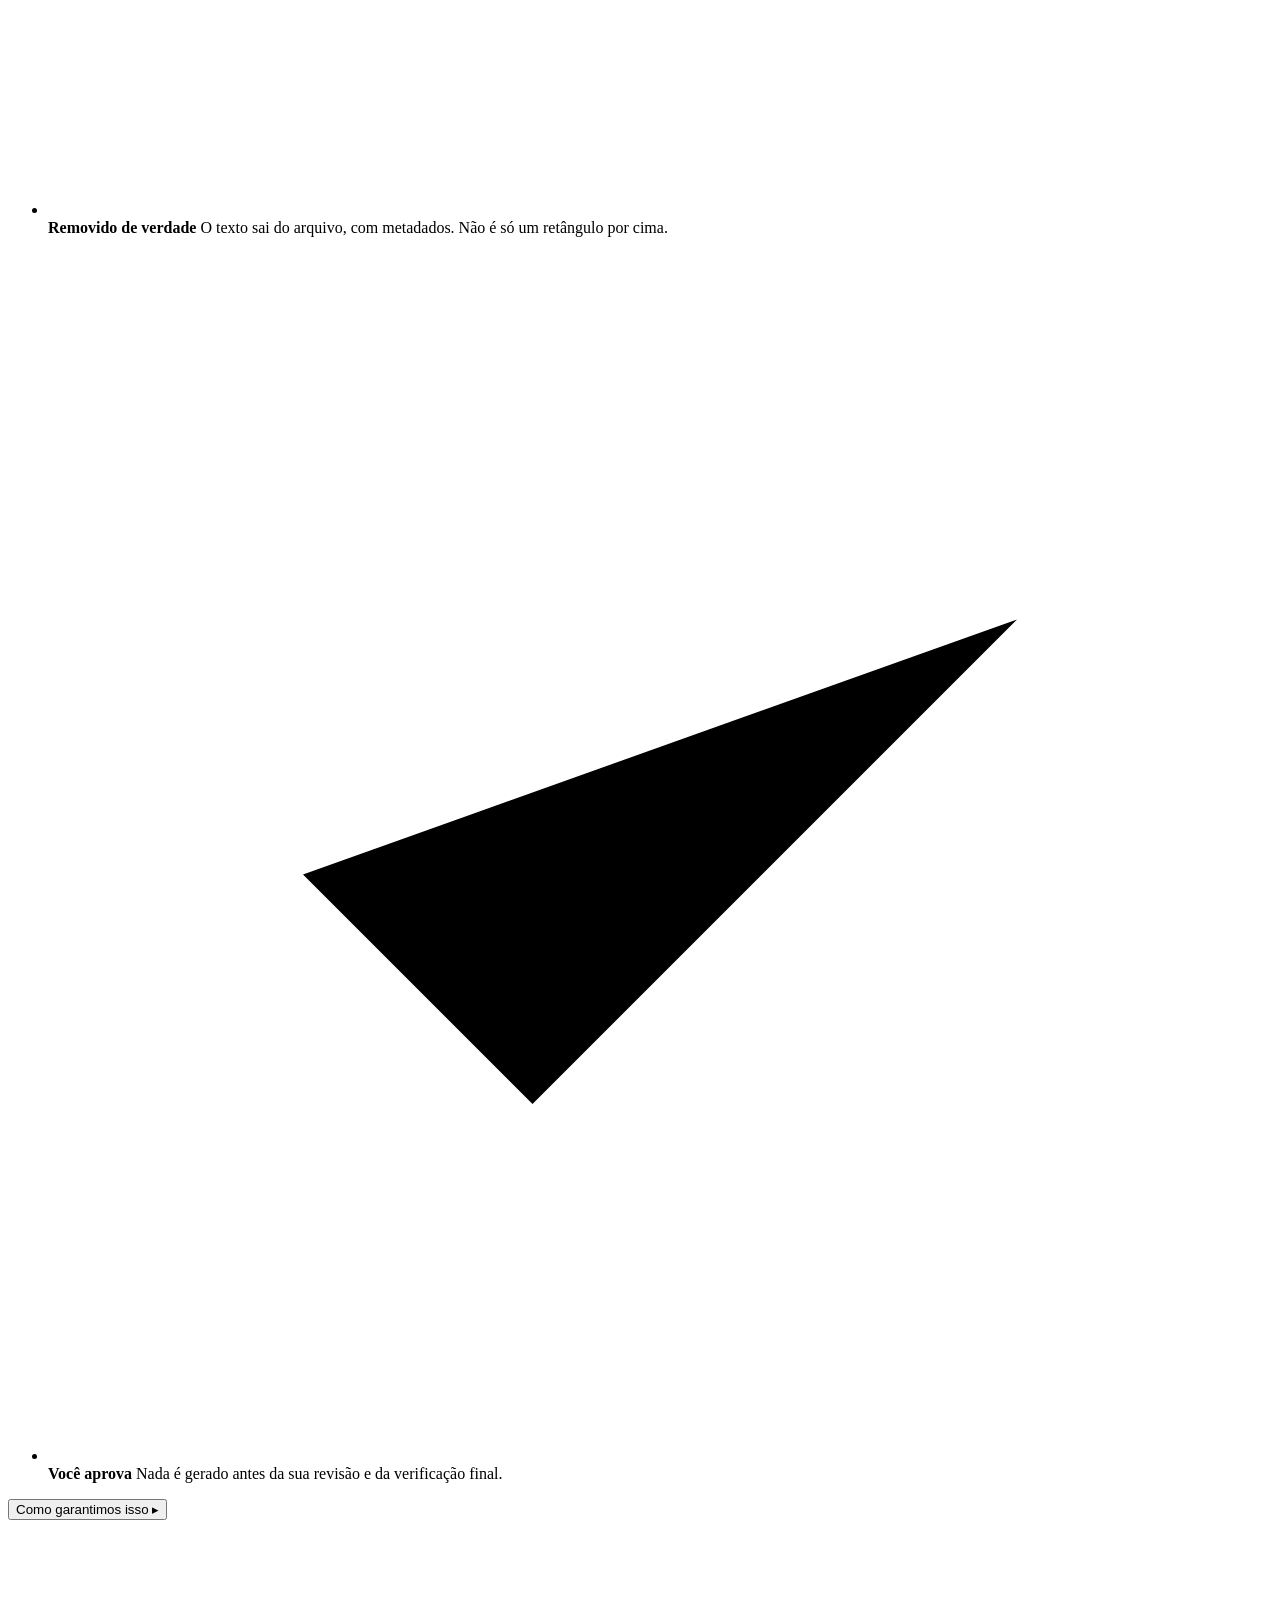
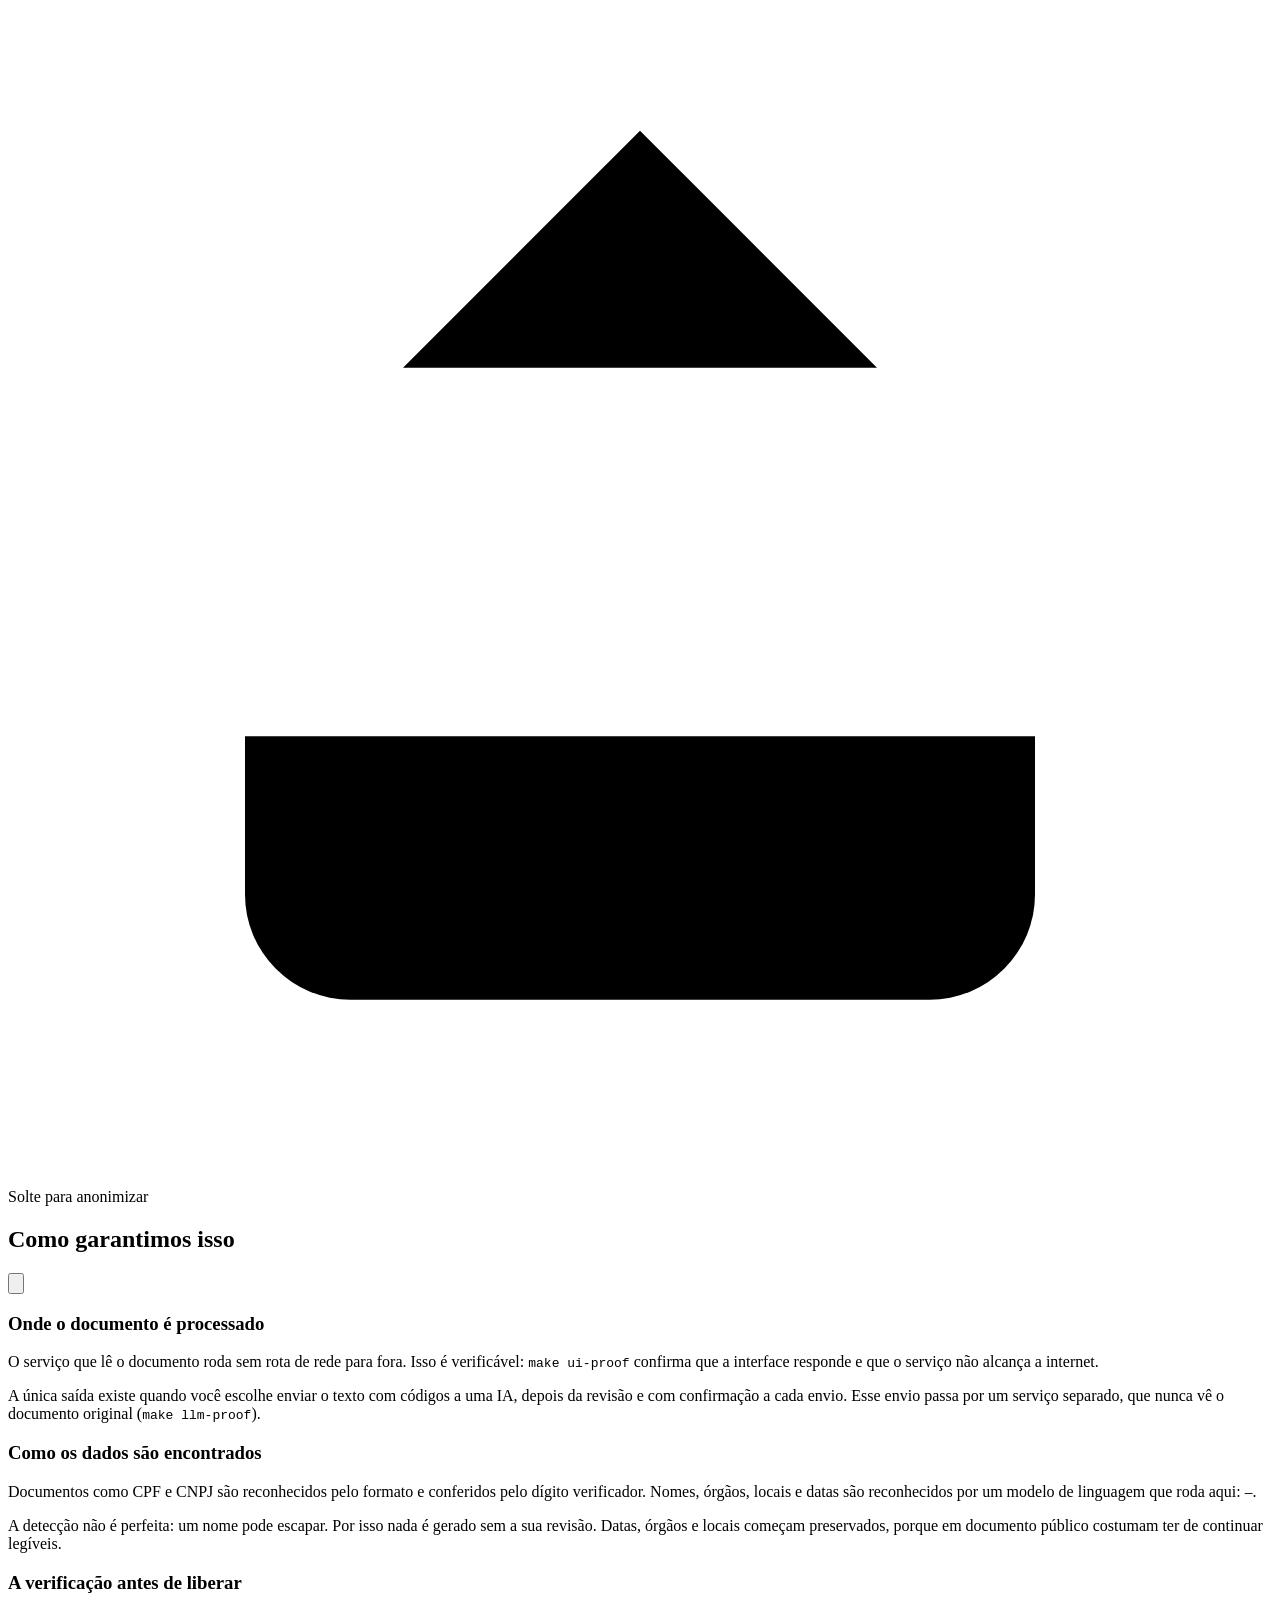
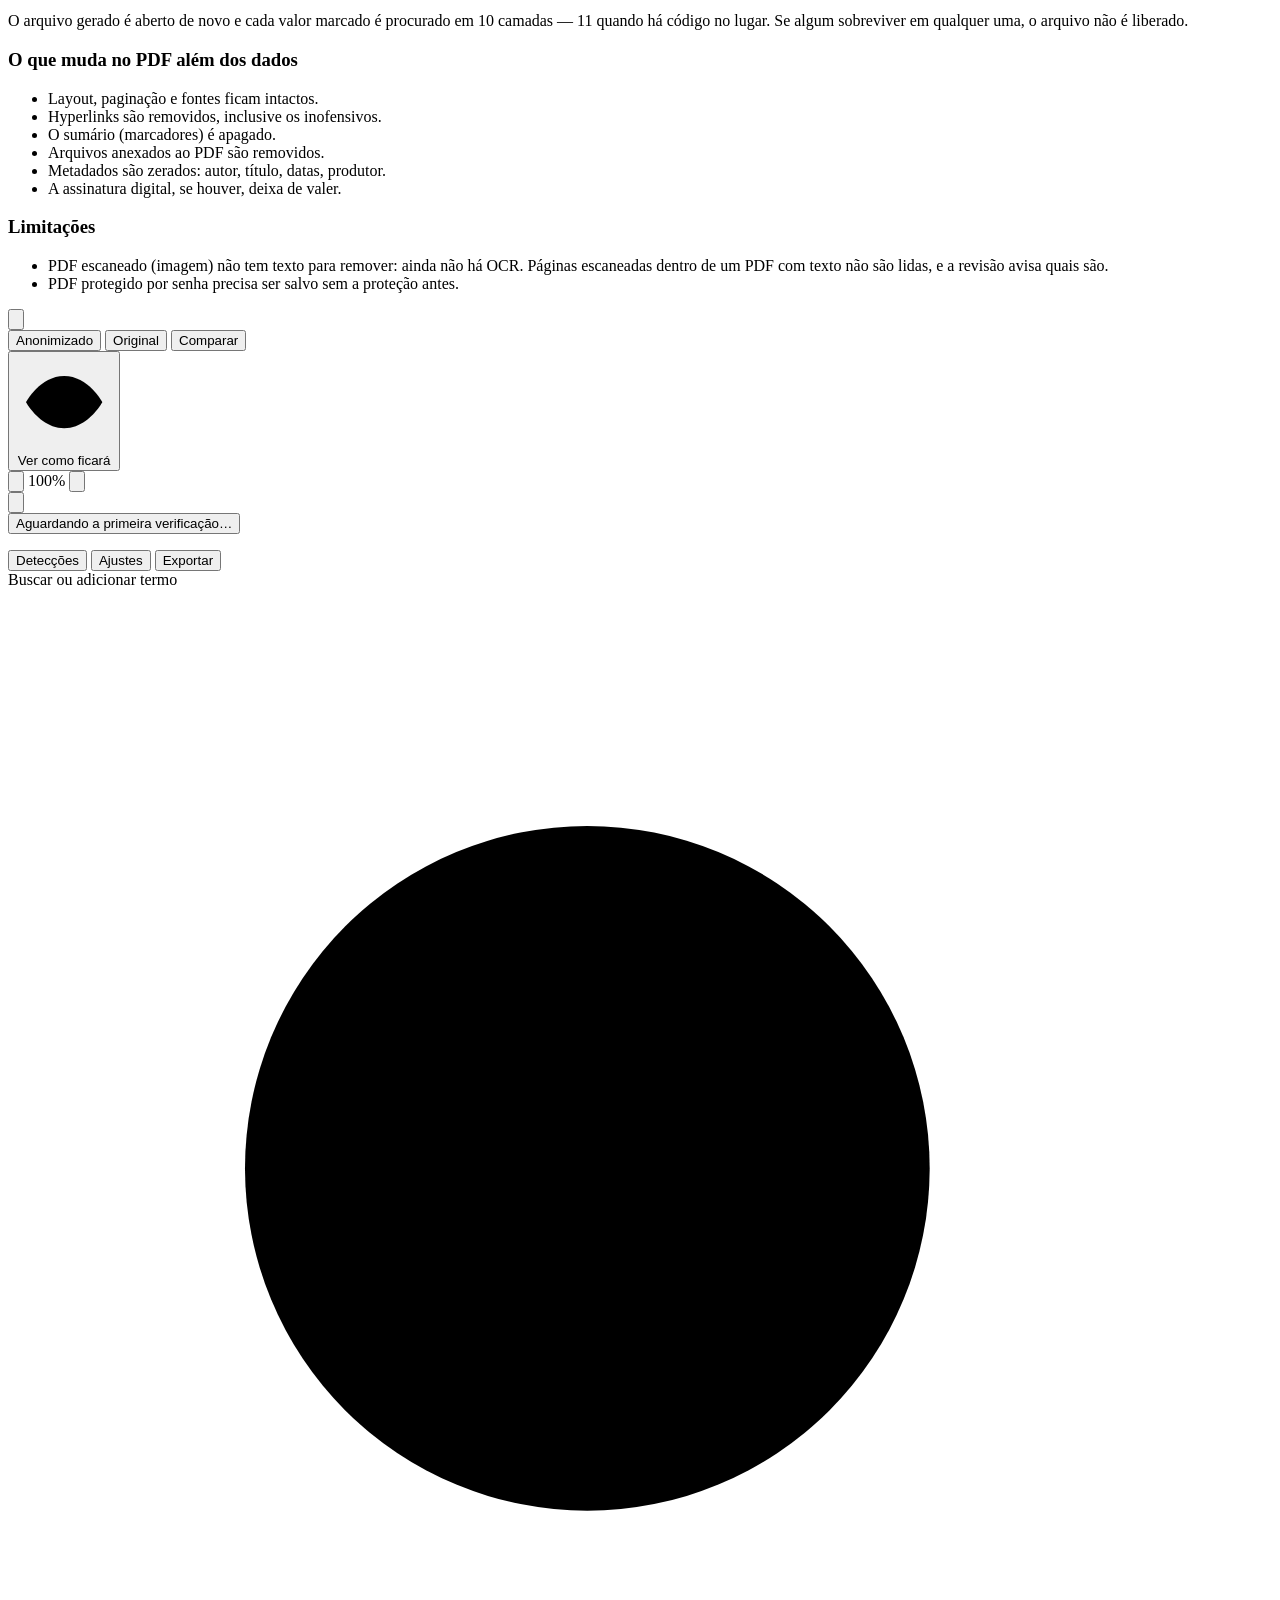
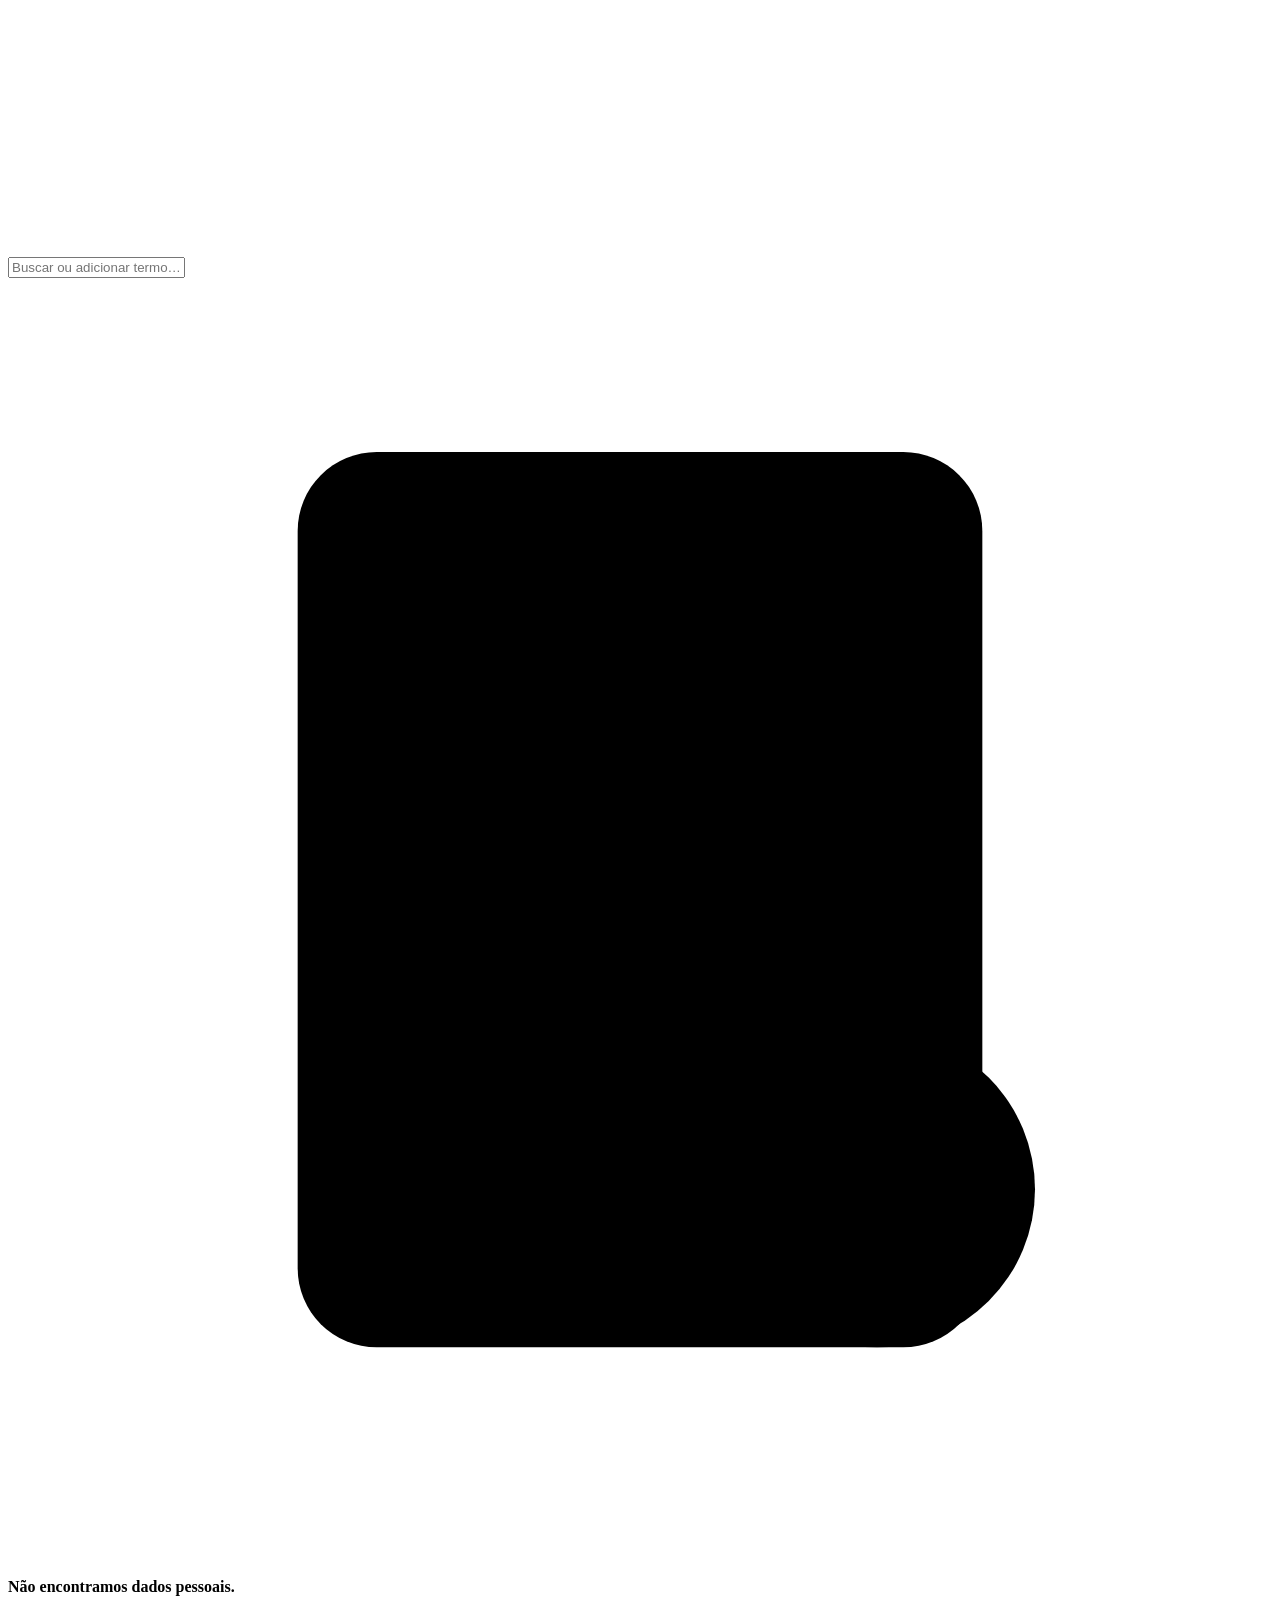
==== commit 9bff305d: "feat: posse por documento, administracao de acessos e caminhos de hospedagem Tres frentes que se fec" ====
--- a/anonimizador-poc/src/anonimizador/web/static/index.html
+++ b/anonimizador-poc/src/anonimizador/web/static/index.html
@@ -51,6 +51,13 @@
   <ol id="etapas" class="etapas" aria-label="Etapas"></ol>
 
   <div id="topo-acoes" class="topo-acoes">
+    <button id="btn-config" class="icone-botao hidden" aria-label="Configurações"
+            title="Configurações" aria-haspopup="dialog" aria-controls="tela-config">
+      <svg class="ic" viewBox="0 0 24 24" aria-hidden="true">
+        <circle cx="12" cy="12" r="3"/>
+        <path d="M19.4 15a1.6 1.6 0 0 0 .3 1.8l.1.1a2 2 0 1 1-2.8 2.8l-.1-.1a1.6 1.6 0 0 0-1.8-.3 1.6 1.6 0 0 0-1 1.5V21a2 2 0 1 1-4 0v-.1A1.6 1.6 0 0 0 9 19.4a1.6 1.6 0 0 0-1.8.3l-.1.1a2 2 0 1 1-2.8-2.8l.1-.1a1.6 1.6 0 0 0 .3-1.8 1.6 1.6 0 0 0-1.5-1H3a2 2 0 1 1 0-4h.1A1.6 1.6 0 0 0 4.6 9a1.6 1.6 0 0 0-.3-1.8l-.1-.1a2 2 0 1 1 2.8-2.8l.1.1a1.6 1.6 0 0 0 1.8.3H9a1.6 1.6 0 0 0 1-1.5V3a2 2 0 1 1 4 0v.1a1.6 1.6 0 0 0 1 1.5 1.6 1.6 0 0 0 1.8-.3l.1-.1a2 2 0 1 1 2.8 2.8l-.1.1a1.6 1.6 0 0 0-.3 1.8V9a1.6 1.6 0 0 0 1.5 1H21a2 2 0 1 1 0 4h-.1a1.6 1.6 0 0 0-1.5 1Z"/>
+      </svg>
+    </button>
     <button id="btn-sair" class="icone-botao hidden" aria-label="Sair da conta"
             title="Sair">Sair</button>
     <button id="btn-atalhos" class="icone-botao" aria-label="Ajuda e atalhos de teclado"
@@ -674,7 +681,67 @@
     </div>
   </aside>
 
-  <!-- Conclusão -->
+  <!-- Configurações. Só o dono do inquilino vê o botão que abre isto; o
+     servidor recusa de qualquer forma (403), que é onde a regra mora. -->
+<div id="config-fundo" class="modal-fundo hidden">
+  <div id="tela-config" class="modal modal-largo" role="dialog" aria-modal="true"
+       aria-labelledby="config-titulo">
+    <h3 id="config-titulo">Configurações</h3>
+
+    <section class="secao">
+      <h4 class="rotulo-grupo">Pessoas com acesso</h4>
+      <p class="ajuda">
+        Não há cadastro automático: você cria a conta e entrega a senha
+        temporária por fora. No primeiro acesso a pessoa escolhe a dela.
+      </p>
+      <ul id="lista-usuarios" class="lista-usuarios"></ul>
+    </section>
+
+    <section class="secao">
+      <h4 class="rotulo-grupo">Criar acesso</h4>
+      <form id="form-novo-usuario" class="linha-form" autocomplete="off">
+        <label class="campo campo-cresce">
+          <span>E-mail</span>
+          <span class="campo-busca">
+            <input id="novo-email" type="email" required
+                   autocapitalize="none" spellcheck="false"
+                   placeholder="pessoa@orgao.gov.br">
+          </span>
+        </label>
+        <label class="campo">
+          <span>Papel</span>
+          <span class="campo-busca">
+            <select id="novo-papel">
+              <option value="operador">Operador — anonimiza documentos</option>
+              <option value="dono">Dono — também administra acessos</option>
+            </select>
+          </span>
+        </label>
+        <button id="btn-criar-usuario" type="submit" class="primario">Criar</button>
+      </form>
+      <p id="config-erro" class="aviso-entrada hidden" role="alert"></p>
+
+      <!-- A senha aparece UMA vez. Não é guardada em claro em lugar nenhum:
+           no banco só existe o hash. -->
+      <div id="senha-gerada" class="senha-gerada hidden">
+        <strong>Acesso criado. Anote a senha agora — ela não aparece de novo.</strong>
+        <div class="senha-caixa">
+          <code id="senha-valor"></code>
+          <button id="btn-copiar-senha" type="button" class="secundario pequeno">Copiar</button>
+        </div>
+        <span class="auxiliar">
+          Vale para um login só: no primeiro acesso a pessoa troca por uma dela.
+        </span>
+      </div>
+    </section>
+
+    <div class="modal-acoes">
+      <button id="config-fechar" class="secundario">Fechar</button>
+    </div>
+  </div>
+</div>
+
+<!-- Conclusão -->
   <section id="tela-sucesso" class="sucesso-fundo hidden" role="dialog"
            aria-modal="true" aria-labelledby="sucesso-titulo">
     <div class="sucesso">
